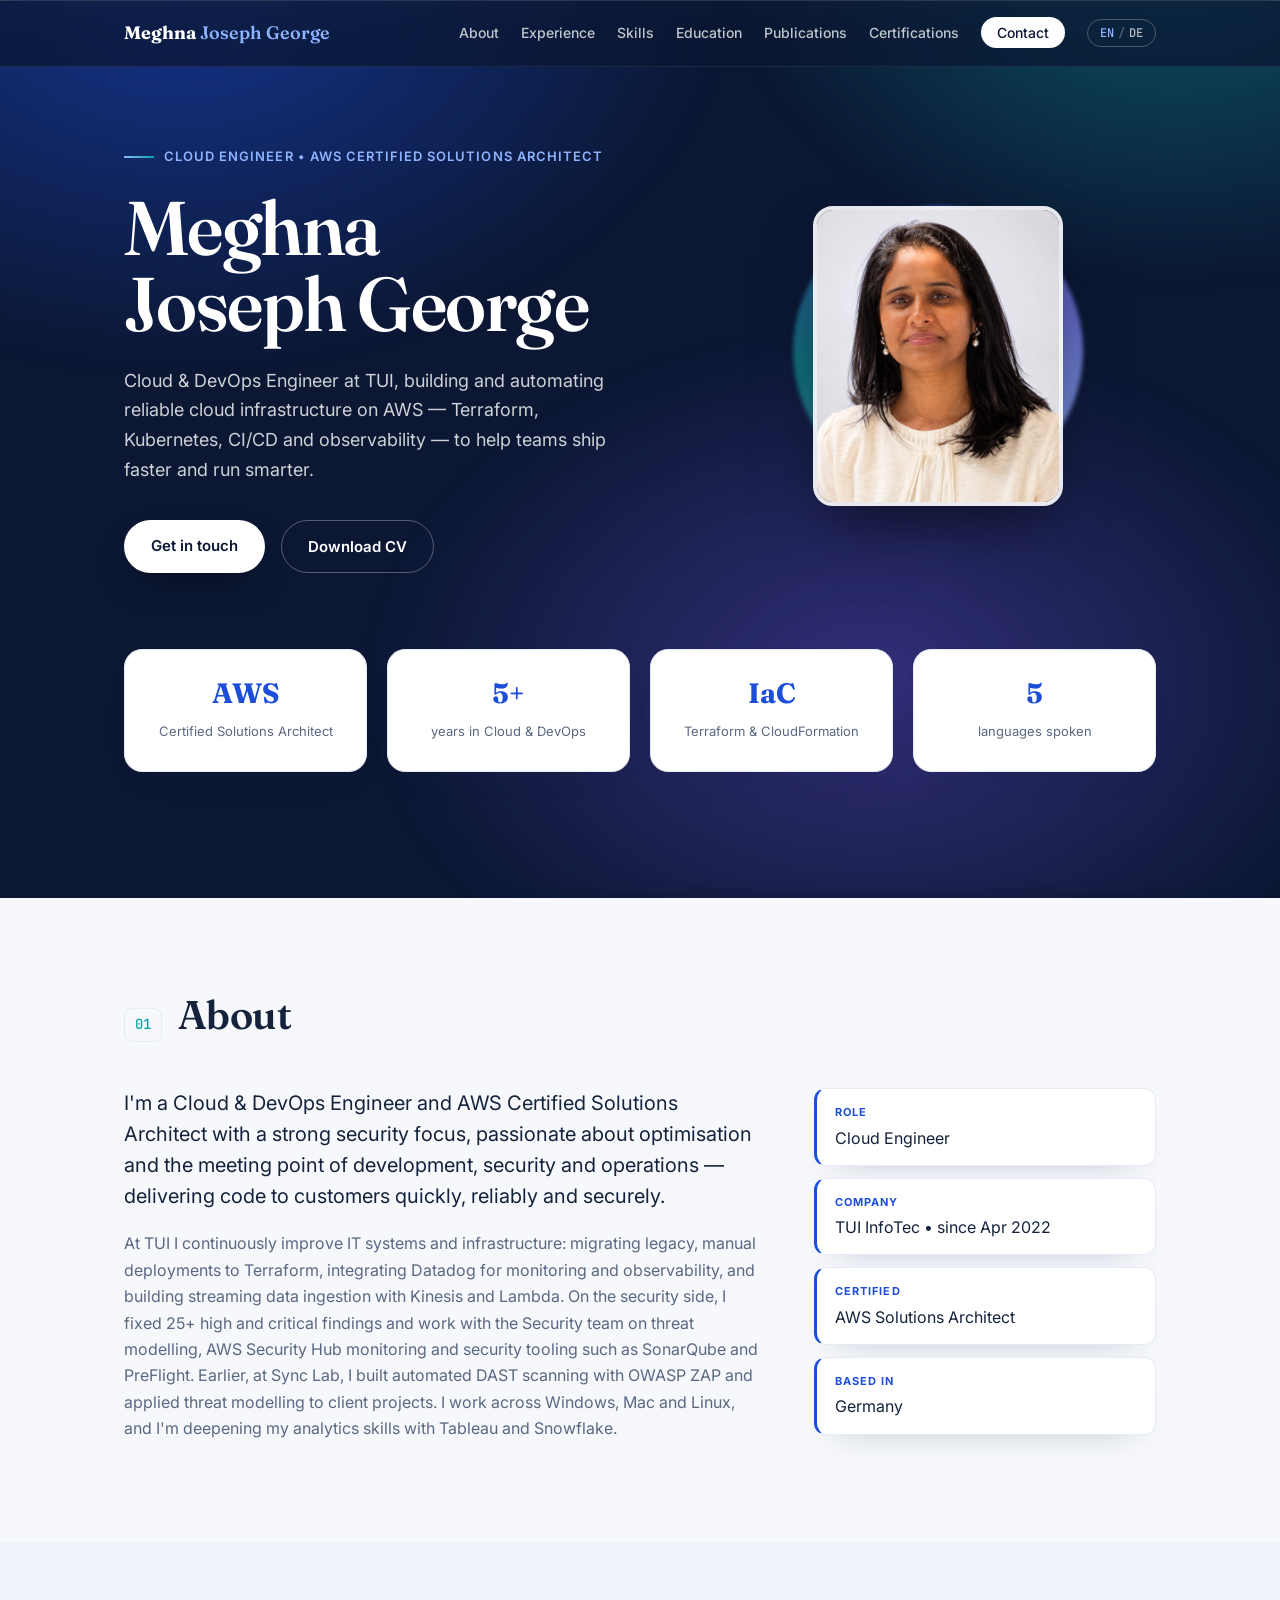
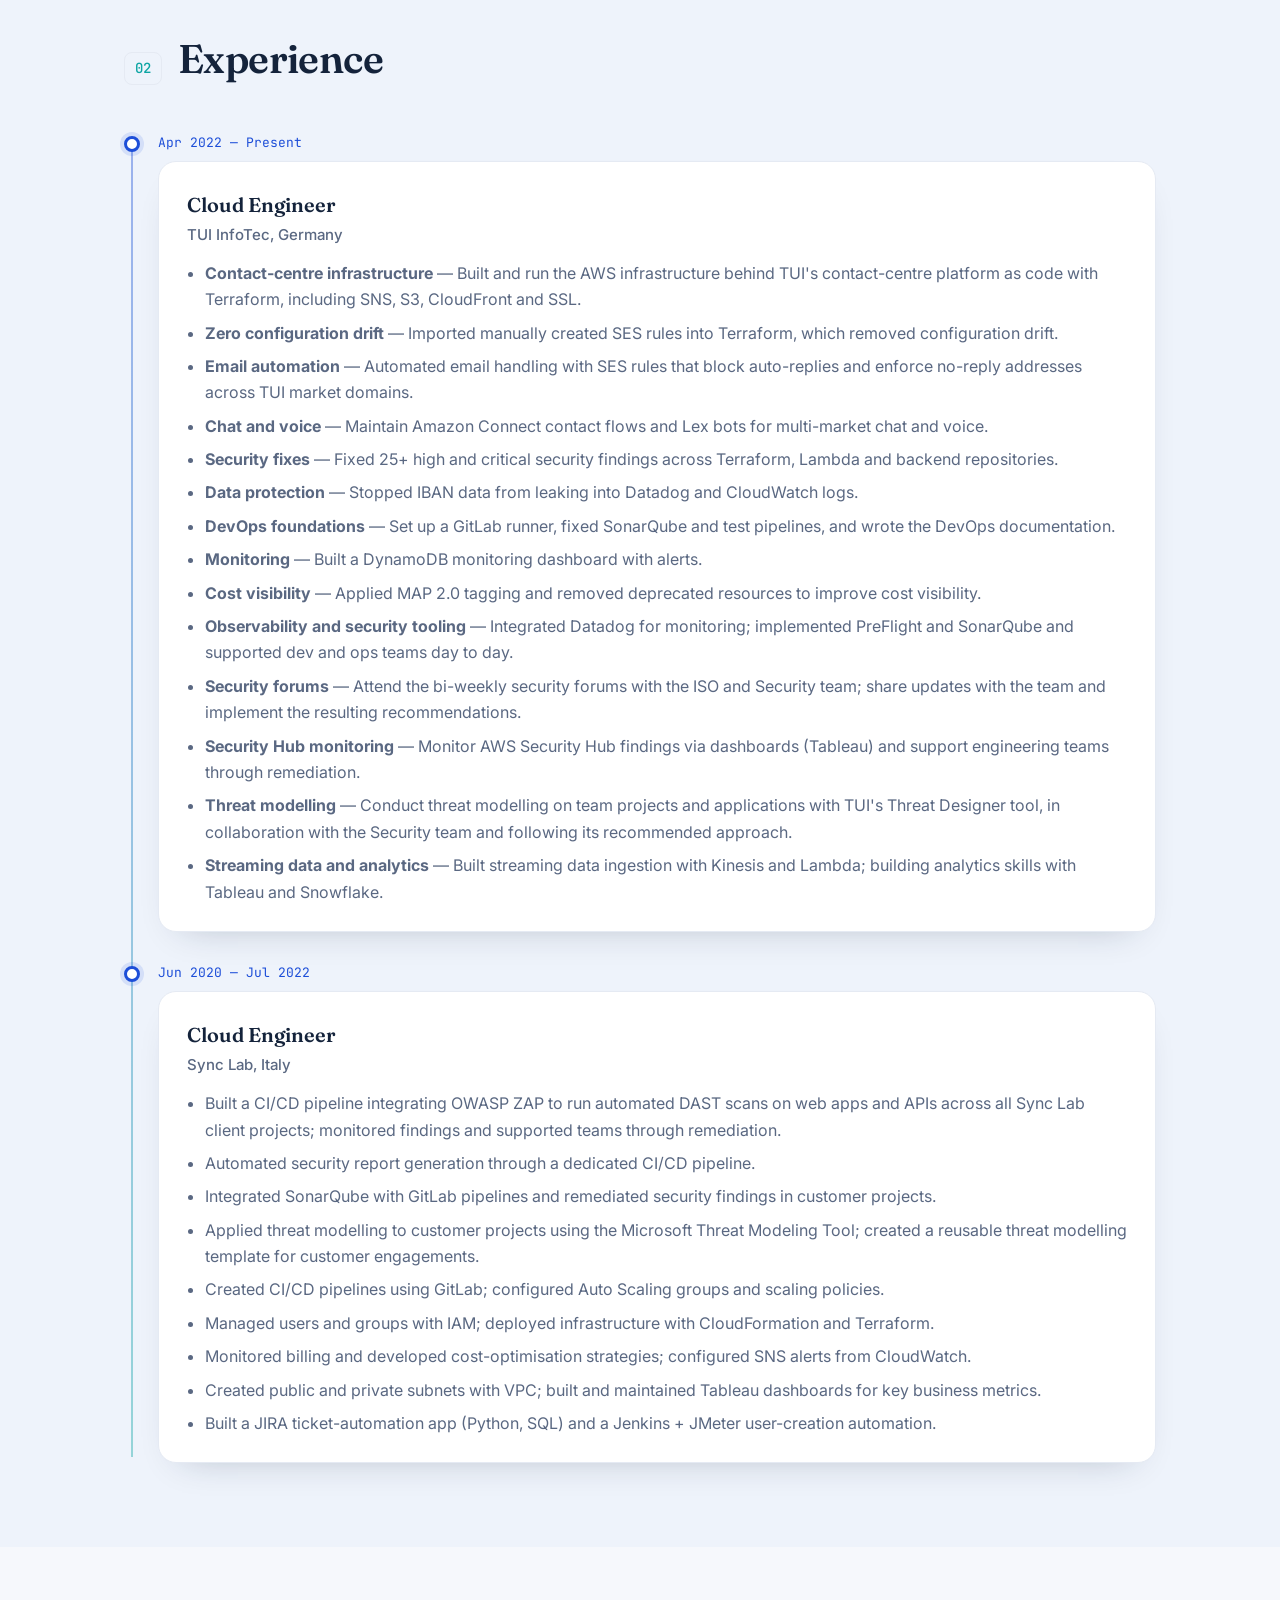
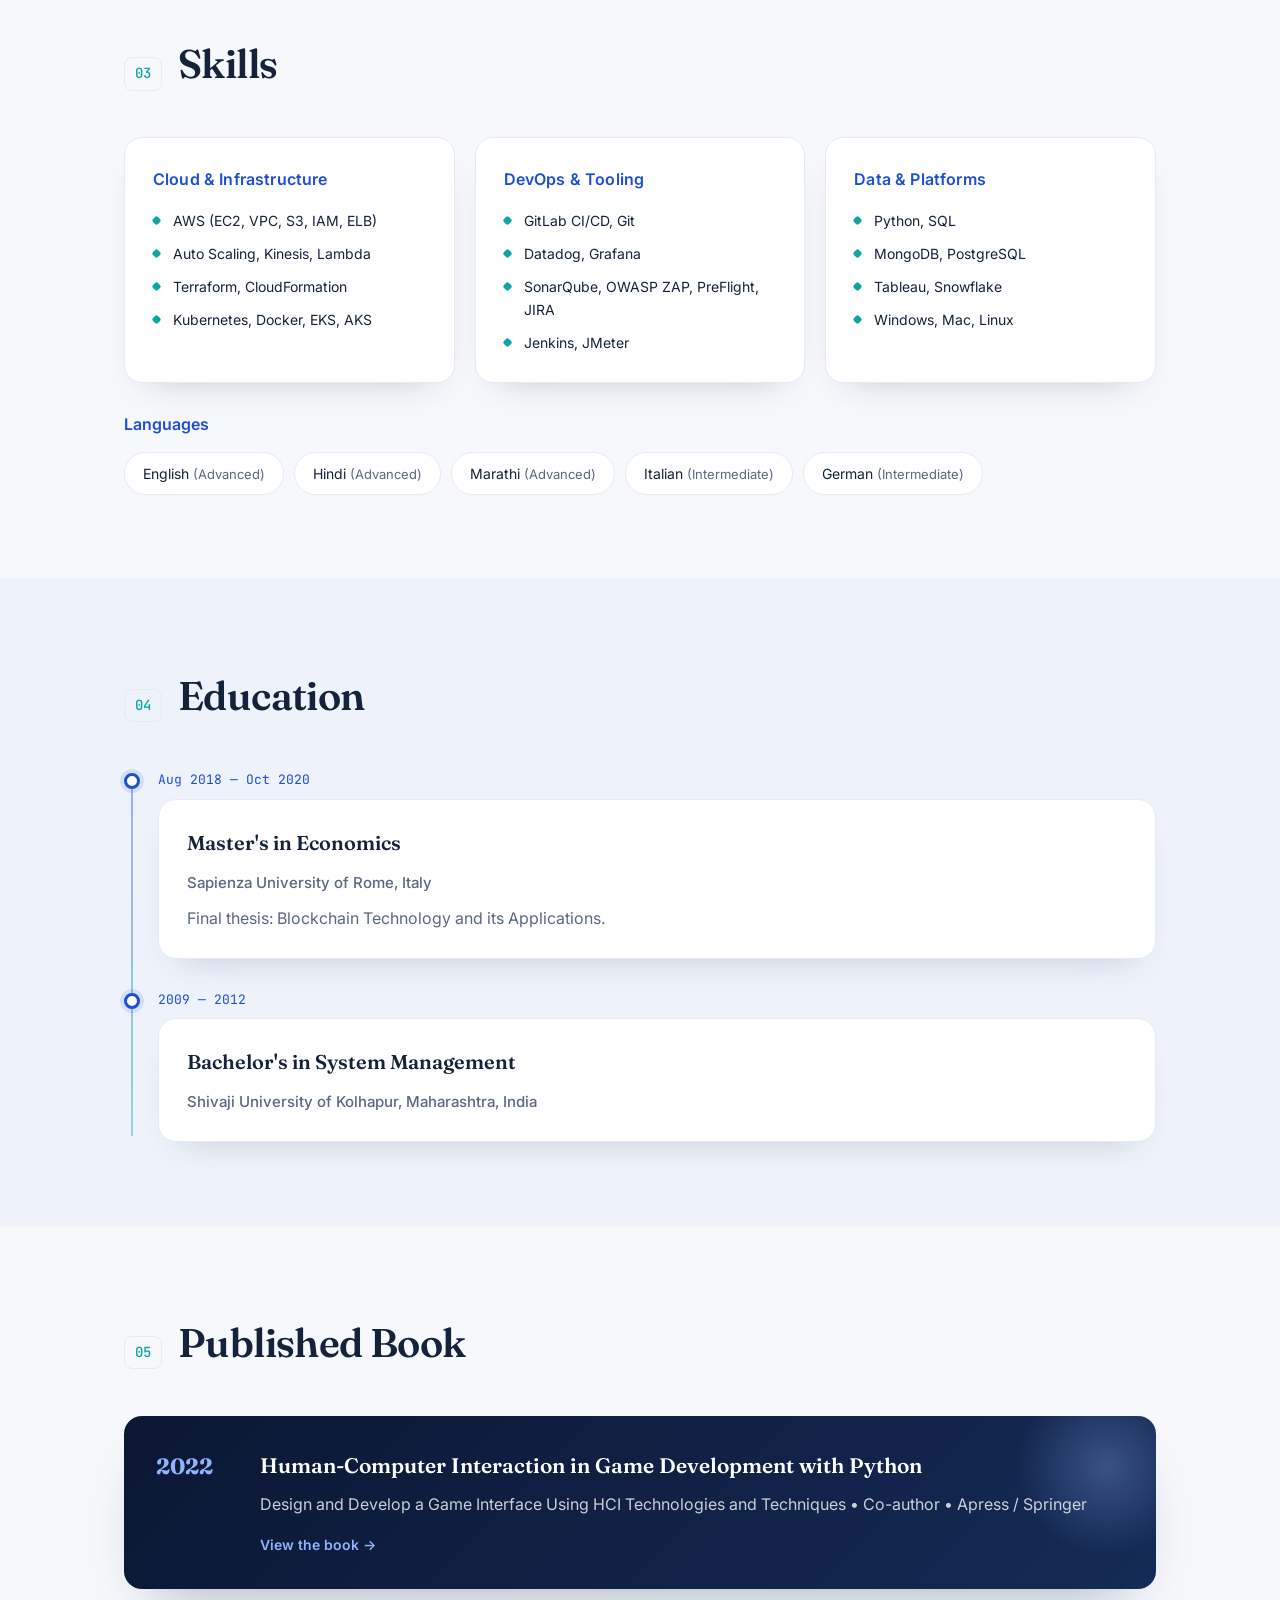
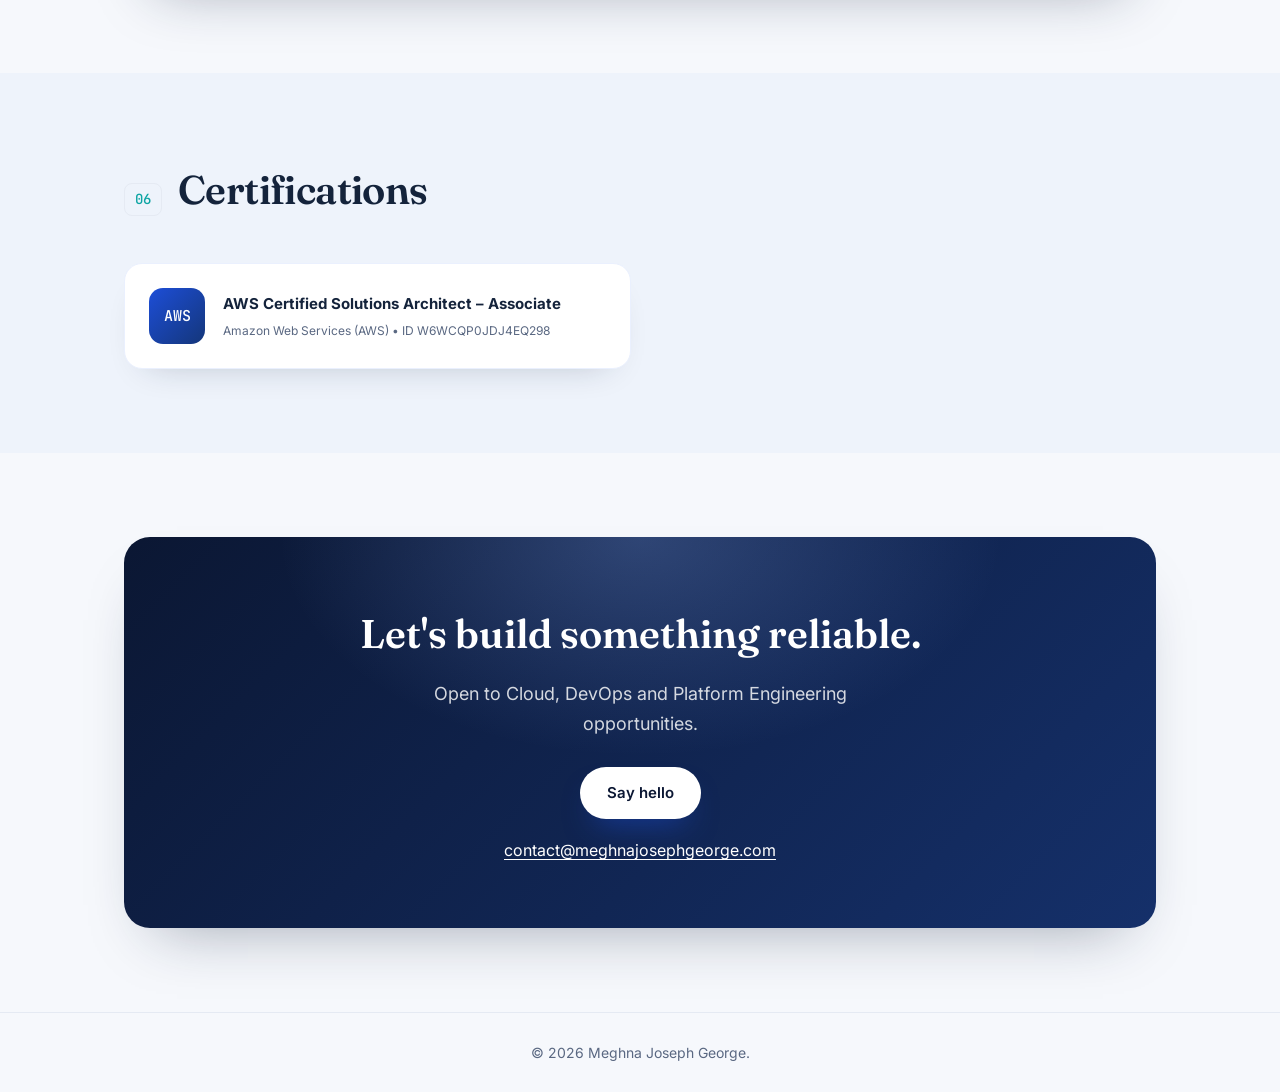
==== index.html @ d49c1af9 "Security-focused About intro and CV profile (EN/DE)" ====
<!DOCTYPE html>
<html lang="en">
<head>
  <meta charset="UTF-8" />
  <meta name="viewport" content="width=device-width, initial-scale=1.0" />
  <meta name="description" content="Meghna Joseph George — Cloud Engineer at TUI, AWS Certified Solutions Architect. Specialising in AWS, Terraform, Kubernetes, CI/CD and cloud observability." data-de-content="Meghna Joseph George — Cloud Engineer bei TUI, AWS Certified Solutions Architect. Spezialisiert auf AWS, Terraform, Kubernetes, CI/CD und Cloud-Observability." />
  <link rel="canonical" href="https://meghnajosephgeorge.com/" />
  <link rel="alternate" hreflang="en" href="https://meghnajosephgeorge.com/" />
  <link rel="alternate" hreflang="de" href="https://meghnajosephgeorge.com/de/" />
  <link rel="alternate" hreflang="x-default" href="https://meghnajosephgeorge.com/" />
  <title>Meghna Joseph George — Cloud Engineer</title>
  <link rel="preconnect" href="https://fonts.googleapis.com" />
  <link rel="preconnect" href="https://fonts.gstatic.com" crossorigin />
  <link href="https://fonts.googleapis.com/css2?family=Fraunces:opsz,wght@9..144,500;9..144,600;9..144,700&family=Inter:wght@400;500;600;700&family=JetBrains+Mono:wght@500&display=swap" rel="stylesheet" />
  <link rel="stylesheet" href="/styles.css" />
</head>
<body>
  <header class="site-header">
    <nav class="nav container">
      <a href="#top" class="brand">Meghna <span>Joseph George</span></a>
      <button class="nav-toggle" aria-label="Toggle navigation" aria-expanded="false">
        <span></span><span></span><span></span>
      </button>
      <ul class="nav-links">
        <li><a href="#about" data-en="About" data-de="Über mich">About</a></li>
        <li><a href="#experience" data-en="Experience" data-de="Berufserfahrung">Experience</a></li>
        <li><a href="#skills" data-en="Skills" data-de="Kenntnisse">Skills</a></li>
        <li><a href="#education" data-en="Education" data-de="Ausbildung">Education</a></li>
        <li><a href="#publications" data-en="Publications" data-de="Publikationen">Publications</a></li>
        <li><a href="#certifications" data-en="Certifications" data-de="Zertifikate">Certifications</a></li>
        <li><a href="#contact" class="nav-cta" data-en="Contact" data-de="Kontakt">Contact</a></li>
        <li><button id="lang-toggle" class="lang-toggle" aria-label="Switch language"><span class="lang-opt" data-lang="en">EN</span><span class="lang-sep">/</span><span class="lang-opt" data-lang="de">DE</span></button></li>
      </ul>
    </nav>
  </header>

  <main id="top">
    <!-- HERO -->
    <section class="hero">
      <div class="hero-aurora" aria-hidden="true"></div>
      <div class="hero-inner container">
        <div class="hero-text">
          <p class="eyebrow" data-en="Cloud Engineer &bull; AWS Certified Solutions Architect" data-de="Cloud Engineer &bull; AWS Certified Solutions Architect">Cloud Engineer &bull; AWS Certified Solutions Architect</p>
          <h1>Meghna<br/>Joseph George</h1>
          <p class="hero-sub"
             data-en="Cloud &amp; DevOps Engineer at TUI, building and automating reliable cloud infrastructure on AWS — Terraform, Kubernetes, CI/CD and observability — to help teams ship faster and run smarter."
             data-de="Cloud- &amp; DevOps-Engineer bei TUI. Ich baue und automatisiere zuverlässige Cloud-Infrastruktur auf AWS — Terraform, Kubernetes, CI/CD und Observability — damit Teams schneller liefern und effizienter arbeiten.">
            Cloud &amp; DevOps Engineer at TUI, building and automating reliable
            cloud infrastructure on AWS — Terraform, Kubernetes, CI/CD and
            observability — to help teams ship faster and run smarter.
          </p>
          <div class="hero-actions">
            <a class="btn btn-primary" href="mailto:contact@meghnajosephgeorge.com" data-en="Get in touch" data-de="Kontakt aufnehmen">Get in touch</a>
            <button class="btn btn-ghost" id="download-cv" data-en="Download CV" data-de="Lebenslauf herunterladen">Download CV</button>
          </div>
        </div>
        <div class="hero-photo">
          <div class="hero-photo-ring"></div>
          <img src="/photo.png" alt="Meghna Joseph George" />
        </div>
      </div>
      <!-- METRICS (overlapping) -->
      <div class="metrics container">
        <div class="metric"><span class="metric-num">AWS</span><span class="metric-label" data-en="Certified Solutions Architect" data-de="Certified Solutions Architect">Certified Solutions Architect</span></div>
        <div class="metric"><span class="metric-num" data-count="5" data-suffix="+">0</span><span class="metric-label" data-en="years in Cloud &amp; DevOps" data-de="Jahre in Cloud &amp; DevOps">years in Cloud &amp; DevOps</span></div>
        <div class="metric"><span class="metric-num">IaC</span><span class="metric-label" data-en="Terraform &amp; CloudFormation" data-de="Terraform &amp; CloudFormation">Terraform &amp; CloudFormation</span></div>
        <div class="metric"><span class="metric-num" data-count="5">0</span><span class="metric-label" data-en="languages spoken" data-de="gesprochene Sprachen">languages spoken</span></div>
      </div>
    </section>

    <!-- ABOUT -->
    <section id="about" class="section">
      <div class="container">
        <div class="section-head"><span class="section-no">01</span><h2 class="section-title" data-en="About" data-de="Über mich">About</h2></div>
        <div class="about-grid">
          <div>
            <p class="lead" data-en="I&#x27;m a Cloud &amp; DevOps Engineer and AWS Certified Solutions Architect with a strong security focus, passionate about optimisation and the meeting point of development, security and operations — delivering code to customers quickly, reliably and securely." data-de="Ich bin Cloud- &amp; DevOps-Engineer und AWS Certified Solutions Architect mit starkem Security-Fokus — mit Leidenschaft für Optimierung und für die Schnittstelle von Entwicklung, Security und Betrieb, um Code schnell, zuverlässig und sicher zu den Kundinnen und Kunden zu bringen.">I'm a Cloud &amp; DevOps Engineer and AWS Certified Solutions Architect with a strong security focus, passionate about optimisation and the meeting point of development, security and operations — delivering code to customers quickly, reliably and securely.</p>
            <p data-en="At TUI I continuously improve IT systems and infrastructure: migrating legacy, manual deployments to Terraform, integrating Datadog for monitoring and observability, and building streaming data ingestion with Kinesis and Lambda. On the security side, I fixed 25+ high and critical findings and work with the Security team on threat modelling, AWS Security Hub monitoring and security tooling such as SonarQube and PreFlight. Earlier, at Sync Lab, I built automated DAST scanning with OWASP ZAP and applied threat modelling to client projects. I work across Windows, Mac and Linux, and I&#x27;m deepening my analytics skills with Tableau and Snowflake." data-de="Bei TUI verbessere ich kontinuierlich IT-Systeme und Infrastruktur: Migration von Legacy- und manuellen Deployments zu Terraform, Integration von Datadog für Monitoring und Observability sowie Aufbau von Streaming-Datenaufnahme mit Kinesis und Lambda. Im Security-Bereich habe ich über 25 hohe und kritische Findings behoben und arbeite mit dem Security-Team an Threat Modelling, AWS-Security-Hub-Monitoring und Security-Tooling wie SonarQube und PreFlight. Zuvor habe ich bei Sync Lab automatisierte DAST-Scans mit OWASP ZAP aufgebaut und Threat Modelling auf Kundenprojekte angewendet. Ich arbeite unter Windows, Mac und Linux und vertiefe meine Analytics-Kenntnisse mit Tableau und Snowflake.">At TUI I continuously improve IT systems and infrastructure: migrating legacy, manual deployments to Terraform, integrating Datadog for monitoring and observability, and building streaming data ingestion with Kinesis and Lambda. On the security side, I fixed 25+ high and critical findings and work with the Security team on threat modelling, AWS Security Hub monitoring and security tooling such as SonarQube and PreFlight. Earlier, at Sync Lab, I built automated DAST scanning with OWASP ZAP and applied threat modelling to client projects. I work across Windows, Mac and Linux, and I'm deepening my analytics skills with Tableau and Snowflake.</p>
          </div>
          <ul class="about-facts">
            <li><strong data-en="Role" data-de="Rolle">Role</strong><span data-en="Cloud Engineer" data-de="Cloud Engineer">Cloud Engineer</span></li>
            <li><strong data-en="Company" data-de="Unternehmen">Company</strong><span data-en="TUI InfoTec &bull; since Apr 2022" data-de="TUI InfoTec &bull; seit Apr. 2022">TUI InfoTec &bull; since Apr 2022</span></li>
            <li><strong data-en="Certified" data-de="Zertifiziert">Certified</strong><span>AWS Solutions Architect</span></li>
            <li><strong data-en="Based in" data-de="Standort">Based in</strong><span data-en="Germany" data-de="Deutschland">Germany</span></li>
          </ul>
        </div>
      </div>
    </section>

    <!-- EXPERIENCE -->
    <section id="experience" class="section section-alt">
      <div class="container">
        <div class="section-head"><span class="section-no">02</span><h2 class="section-title" data-en="Experience" data-de="Berufserfahrung">Experience</h2></div>
        <div class="xp">
          <article class="xp-item">
            <div class="xp-dot"></div>
            <div class="xp-meta" data-en="Apr 2022 — Present" data-de="Apr. 2022 — heute">Apr 2022 — Present</div>
            <div class="xp-body">
              <h3>Cloud Engineer <span class="at" data-en="TUI InfoTec, Germany" data-de="TUI InfoTec, Deutschland">TUI InfoTec, Germany</span></h3>
              <ul>
                <li data-en="&lt;strong&gt;Contact-centre infrastructure&lt;/strong&gt; — Built and run the AWS infrastructure behind TUI&#x27;s contact-centre platform as code with Terraform, including SNS, S3, CloudFront and SSL." data-de="&lt;strong&gt;Contact-Center-Infrastruktur&lt;/strong&gt; — Aufbau und Betrieb der AWS-Infrastruktur der Contact-Center-Plattform von TUI als Code mit Terraform, einschließlich SNS, S3, CloudFront und SSL."><strong>Contact-centre infrastructure</strong> — Built and run the AWS infrastructure behind TUI's contact-centre platform as code with Terraform, including SNS, S3, CloudFront and SSL.</li>
                <li data-en="&lt;strong&gt;Zero configuration drift&lt;/strong&gt; — Imported manually created SES rules into Terraform, which removed configuration drift." data-de="&lt;strong&gt;Keine Konfigurationsdrift&lt;/strong&gt; — Import manuell angelegter SES-Regeln in Terraform, wodurch Konfigurationsdrift beseitigt wurde."><strong>Zero configuration drift</strong> — Imported manually created SES rules into Terraform, which removed configuration drift.</li>
                <li data-en="&lt;strong&gt;Email automation&lt;/strong&gt; — Automated email handling with SES rules that block auto-replies and enforce no-reply addresses across TUI market domains." data-de="&lt;strong&gt;E-Mail-Automatisierung&lt;/strong&gt; — Automatisierung der E-Mail-Verarbeitung mit SES-Regeln, die Auto-Replies blockieren und No-Reply-Adressen über alle TUI-Marktdomains hinweg durchsetzen."><strong>Email automation</strong> — Automated email handling with SES rules that block auto-replies and enforce no-reply addresses across TUI market domains.</li>
                <li data-en="&lt;strong&gt;Chat and voice&lt;/strong&gt; — Maintain Amazon Connect contact flows and Lex bots for multi-market chat and voice." data-de="&lt;strong&gt;Chat und Voice&lt;/strong&gt; — Pflege der Amazon-Connect-Contact-Flows und Lex-Bots für Chat und Voice in mehreren Märkten."><strong>Chat and voice</strong> — Maintain Amazon Connect contact flows and Lex bots for multi-market chat and voice.</li>
                <li data-en="&lt;strong&gt;Security fixes&lt;/strong&gt; — Fixed 25+ high and critical security findings across Terraform, Lambda and backend repositories." data-de="&lt;strong&gt;Security-Fixes&lt;/strong&gt; — Behebung von über 25 hohen und kritischen Security-Findings in Terraform-, Lambda- und Backend-Repositories."><strong>Security fixes</strong> — Fixed 25+ high and critical security findings across Terraform, Lambda and backend repositories.</li>
                <li data-en="&lt;strong&gt;Data protection&lt;/strong&gt; — Stopped IBAN data from leaking into Datadog and CloudWatch logs." data-de="&lt;strong&gt;Datenschutz&lt;/strong&gt; — Verhinderung, dass IBAN-Daten in Datadog- und CloudWatch-Logs gelangen."><strong>Data protection</strong> — Stopped IBAN data from leaking into Datadog and CloudWatch logs.</li>
                <li data-en="&lt;strong&gt;DevOps foundations&lt;/strong&gt; — Set up a GitLab runner, fixed SonarQube and test pipelines, and wrote the DevOps documentation." data-de="&lt;strong&gt;DevOps-Grundlagen&lt;/strong&gt; — Einrichtung eines GitLab-Runners, Reparatur der SonarQube- und Test-Pipelines sowie Erstellung der DevOps-Dokumentation."><strong>DevOps foundations</strong> — Set up a GitLab runner, fixed SonarQube and test pipelines, and wrote the DevOps documentation.</li>
                <li data-en="&lt;strong&gt;Monitoring&lt;/strong&gt; — Built a DynamoDB monitoring dashboard with alerts." data-de="&lt;strong&gt;Monitoring&lt;/strong&gt; — Aufbau eines DynamoDB-Monitoring-Dashboards mit Alarmen."><strong>Monitoring</strong> — Built a DynamoDB monitoring dashboard with alerts.</li>
                <li data-en="&lt;strong&gt;Cost visibility&lt;/strong&gt; — Applied MAP 2.0 tagging and removed deprecated resources to improve cost visibility." data-de="&lt;strong&gt;Kostentransparenz&lt;/strong&gt; — Umsetzung von MAP-2.0-Tagging und Entfernung veralteter Ressourcen für mehr Kostentransparenz."><strong>Cost visibility</strong> — Applied MAP 2.0 tagging and removed deprecated resources to improve cost visibility.</li>
                <li data-en="&lt;strong&gt;Observability and security tooling&lt;/strong&gt; — Integrated Datadog for monitoring; implemented PreFlight and SonarQube and supported dev and ops teams day to day." data-de="&lt;strong&gt;Observability und Security-Tooling&lt;/strong&gt; — Integration von Datadog für Monitoring; Einführung von PreFlight und SonarQube sowie tägliche Unterstützung von Entwicklungs- und Betriebsteams."><strong>Observability and security tooling</strong> — Integrated Datadog for monitoring; implemented PreFlight and SonarQube and supported dev and ops teams day to day.</li>
                <li data-en="&lt;strong&gt;Security forums&lt;/strong&gt; — Attend the bi-weekly security forums with the ISO and Security team; share updates with the team and implement the resulting recommendations." data-de="&lt;strong&gt;Security-Foren&lt;/strong&gt; — Teilnahme an den zweiwöchentlichen Security-Foren mit dem ISO- und Security-Team; Weitergabe der Updates an das Team und Umsetzung der daraus resultierenden Empfehlungen."><strong>Security forums</strong> — Attend the bi-weekly security forums with the ISO and Security team; share updates with the team and implement the resulting recommendations.</li>
                <li data-en="&lt;strong&gt;Security Hub monitoring&lt;/strong&gt; — Monitor AWS Security Hub findings via dashboards (Tableau) and support engineering teams through remediation." data-de="&lt;strong&gt;Security-Hub-Monitoring&lt;/strong&gt; — Monitoring der AWS-Security-Hub-Findings über Dashboards (Tableau) und Unterstützung der Engineering-Teams bei der Behebung."><strong>Security Hub monitoring</strong> — Monitor AWS Security Hub findings via dashboards (Tableau) and support engineering teams through remediation.</li>
                <li data-en="&lt;strong&gt;Threat modelling&lt;/strong&gt; — Conduct threat modelling on team projects and applications with TUI&#x27;s Threat Designer tool, in collaboration with the Security team and following its recommended approach." data-de="&lt;strong&gt;Threat Modelling&lt;/strong&gt; — Durchführung von Threat Modelling für Teamprojekte und Anwendungen mit dem Threat-Designer-Tool von TUI, in Zusammenarbeit mit dem Security-Team und nach dessen empfohlenem Vorgehen."><strong>Threat modelling</strong> — Conduct threat modelling on team projects and applications with TUI's Threat Designer tool, in collaboration with the Security team and following its recommended approach.</li>
                <li data-en="&lt;strong&gt;Streaming data and analytics&lt;/strong&gt; — Built streaming data ingestion with Kinesis and Lambda; building analytics skills with Tableau and Snowflake." data-de="&lt;strong&gt;Streaming-Daten und Analytics&lt;/strong&gt; — Aufbau von Streaming-Datenaufnahme mit Kinesis und Lambda; Ausbau der Analytics-Kenntnisse mit Tableau und Snowflake."><strong>Streaming data and analytics</strong> — Built streaming data ingestion with Kinesis and Lambda; building analytics skills with Tableau and Snowflake.</li>
              </ul>
            </div>
          </article>
          <article class="xp-item">
            <div class="xp-dot"></div>
            <div class="xp-meta" data-en="Jun 2020 — Jul 2022" data-de="Jun. 2020 — Jul. 2022">Jun 2020 — Jul 2022</div>
            <div class="xp-body">
              <h3>Cloud Engineer <span class="at" data-en="Sync Lab, Italy" data-de="Sync Lab, Italien">Sync Lab, Italy</span></h3>
              <ul>
                <li data-en="Built a CI/CD pipeline integrating OWASP ZAP to run automated DAST scans on web apps and APIs across all Sync Lab client projects; monitored findings and supported teams through remediation." data-de="Aufbau einer CI/CD-Pipeline mit OWASP ZAP für automatisierte DAST-Scans von Web-Apps und APIs in allen Kundenprojekten von Sync Lab; Überwachung der Findings und Unterstützung der Teams bei der Behebung.">Built a CI/CD pipeline integrating OWASP ZAP to run automated DAST scans on web apps and APIs across all Sync Lab client projects; monitored findings and supported teams through remediation.</li>
                <li data-en="Automated security report generation through a dedicated CI/CD pipeline." data-de="Automatisierung der Erstellung von Security-Reports über eine eigene CI/CD-Pipeline.">Automated security report generation through a dedicated CI/CD pipeline.</li>
                <li data-en="Integrated SonarQube with GitLab pipelines and remediated security findings in customer projects." data-de="Integration von SonarQube in GitLab-Pipelines und Behebung von Security-Findings in Kundenprojekten.">Integrated SonarQube with GitLab pipelines and remediated security findings in customer projects.</li>
                <li data-en="Applied threat modelling to customer projects using the Microsoft Threat Modeling Tool; created a reusable threat modelling template for customer engagements." data-de="Anwendung von Threat Modelling auf Kundenprojekte mit dem Microsoft Threat Modeling Tool; Erstellung einer wiederverwendbaren Threat-Modelling-Vorlage für Kundenprojekte.">Applied threat modelling to customer projects using the Microsoft Threat Modeling Tool; created a reusable threat modelling template for customer engagements.</li>
                <li data-en="Created CI/CD pipelines using GitLab; configured Auto Scaling groups and scaling policies." data-de="Aufbau von CI/CD-Pipelines mit GitLab; Konfiguration von Auto-Scaling-Gruppen und Skalierungsrichtlinien.">Created CI/CD pipelines using GitLab; configured Auto Scaling groups and scaling policies.</li>
                <li data-en="Managed users and groups with IAM; deployed infrastructure with CloudFormation and Terraform." data-de="Verwaltung von Benutzern und Gruppen mit IAM; Bereitstellung von Infrastruktur mit CloudFormation und Terraform.">Managed users and groups with IAM; deployed infrastructure with CloudFormation and Terraform.</li>
                <li data-en="Monitored billing and developed cost-optimisation strategies; configured SNS alerts from CloudWatch." data-de="Überwachung der Kosten und Entwicklung von Kostenoptimierungsstrategien; Konfiguration von SNS-Benachrichtigungen aus CloudWatch.">Monitored billing and developed cost-optimisation strategies; configured SNS alerts from CloudWatch.</li>
                <li data-en="Created public and private subnets with VPC; built and maintained Tableau dashboards for key business metrics." data-de="Erstellung öffentlicher und privater Subnetze mit VPC; Aufbau und Pflege von Tableau-Dashboards für zentrale Geschäftskennzahlen.">Created public and private subnets with VPC; built and maintained Tableau dashboards for key business metrics.</li>
                <li data-en="Built a JIRA ticket-automation app (Python, SQL) and a Jenkins + JMeter user-creation automation." data-de="Entwicklung einer JIRA-Ticket-Automatisierung (Python, SQL) sowie einer Benutzeranlage-Automatisierung mit Jenkins + JMeter.">Built a JIRA ticket-automation app (Python, SQL) and a Jenkins + JMeter user-creation automation.</li>
              </ul>
            </div>
          </article>
        </div>
      </div>
    </section>

    <!-- SKILLS -->
    <section id="skills" class="section">
      <div class="container">
        <div class="section-head"><span class="section-no">03</span><h2 class="section-title" data-en="Skills" data-de="Kenntnisse">Skills</h2></div>
        <div class="skills-grid">
          <div class="skill-group">
            <h3 data-en="Cloud &amp; Infrastructure" data-de="Cloud &amp; Infrastruktur">Cloud &amp; Infrastructure</h3>
            <ul>
              <li>AWS (EC2, VPC, S3, IAM, ELB)</li>
              <li>Auto Scaling, Kinesis, Lambda</li>
              <li>Terraform, CloudFormation</li>
              <li>Kubernetes, Docker, EKS, AKS</li>
            </ul>
          </div>
          <div class="skill-group">
            <h3 data-en="DevOps &amp; Tooling" data-de="DevOps &amp; Tooling">DevOps &amp; Tooling</h3>
            <ul>
              <li>GitLab CI/CD, Git</li>
              <li>Datadog, Grafana</li>
              <li>SonarQube, OWASP ZAP, PreFlight, JIRA</li>
              <li>Jenkins, JMeter</li>
            </ul>
          </div>
          <div class="skill-group">
            <h3 data-en="Data &amp; Platforms" data-de="Daten &amp; Plattformen">Data &amp; Platforms</h3>
            <ul>
              <li>Python, SQL</li>
              <li>MongoDB, PostgreSQL</li>
              <li>Tableau, Snowflake</li>
              <li data-en="Windows, Mac, Linux" data-de="Windows, Mac, Linux">Windows, Mac, Linux</li>
            </ul>
          </div>
        </div>
        <div class="languages">
          <h3 data-en="Languages" data-de="Sprachen">Languages</h3>
          <div class="lang-chips">
            <span class="lang-chip" data-en="English <em>(Advanced)</em>" data-de="Englisch <em>(fortgeschritten)</em>">English <em>(Advanced)</em></span>
            <span class="lang-chip" data-en="Hindi <em>(Advanced)</em>" data-de="Hindi <em>(fortgeschritten)</em>">Hindi <em>(Advanced)</em></span>
            <span class="lang-chip" data-en="Marathi <em>(Advanced)</em>" data-de="Marathi <em>(fortgeschritten)</em>">Marathi <em>(Advanced)</em></span>
            <span class="lang-chip" data-en="Italian <em>(Intermediate)</em>" data-de="Italienisch <em>(Mittelstufe)</em>">Italian <em>(Intermediate)</em></span>
            <span class="lang-chip" data-en="German <em>(Intermediate)</em>" data-de="Deutsch <em>(Mittelstufe)</em>">German <em>(Intermediate)</em></span>
          </div>
        </div>
      </div>
    </section>

    <!-- EDUCATION -->
    <section id="education" class="section section-alt">
      <div class="container">
        <div class="section-head"><span class="section-no">04</span><h2 class="section-title" data-en="Education" data-de="Ausbildung">Education</h2></div>
        <div class="xp">
          <article class="xp-item">
            <div class="xp-dot"></div>
            <div class="xp-meta" data-en="Aug 2018 — Oct 2020" data-de="Aug. 2018 — Okt. 2020">Aug 2018 — Oct 2020</div>
            <div class="xp-body">
              <h3 data-en="Master's in Economics" data-de="Master in Economics">Master's in Economics</h3><span class="at" data-en="Sapienza University of Rome, Italy" data-de="Universität La Sapienza, Rom, Italien">Sapienza University of Rome, Italy</span>
              <p data-en="Final thesis: Blockchain Technology and its Applications." data-de="Masterarbeit: „Blockchain Technology and its Applications“.">Final thesis: Blockchain Technology and its Applications.</p>
            </div>
          </article>
          <article class="xp-item">
            <div class="xp-dot"></div>
            <div class="xp-meta">2009 — 2012</div>
            <div class="xp-body">
              <h3 data-en="Bachelor's in System Management" data-de="Bachelor in System Management">Bachelor's in System Management</h3><span class="at" data-en="Shivaji University of Kolhapur, Maharashtra, India" data-de="Shivaji University of Kolhapur, Maharashtra, Indien">Shivaji University of Kolhapur, Maharashtra, India</span>
            </div>
          </article>
        </div>
      </div>
    </section>

    <!-- PUBLICATIONS -->
    <section id="publications" class="section">
      <div class="container">
        <div class="section-head"><span class="section-no">05</span><h2 class="section-title" data-en="Published Book" data-de="Veröffentlichtes Buch">Published Book</h2></div>
        <article class="pub-card">
          <div class="pub-year">2022</div>
          <div class="pub-body">
            <h3>Human-Computer Interaction in Game Development with Python</h3>
            <p data-en="Design and Develop a Game Interface Using HCI Technologies and Techniques &bull; Co-author &bull; Apress / Springer"
               data-de="Design and Develop a Game Interface Using HCI Technologies and Techniques &bull; Co-Autorin &bull; Apress / Springer">Design and Develop a Game Interface Using HCI Technologies and Techniques &bull; Co-author &bull; Apress / Springer</p>
            <a class="pub-link" href="https://www.springerprofessional.de/en/human-computer-interaction-in-game-development-with-python/22166042" target="_blank" rel="noopener" data-en="View the book &rarr;" data-de="Buch ansehen &rarr;">View the book &rarr;</a>
          </div>
        </article>
      </div>
    </section>

    <!-- CERTIFICATIONS -->
    <section id="certifications" class="section section-alt">
      <div class="container">
        <div class="section-head"><span class="section-no">06</span><h2 class="section-title" data-en="Certifications" data-de="Zertifikate">Certifications</h2></div>
        <div class="cert-grid">
          <div class="cert cert-key">
            <span class="cert-badge">AWS</span>
            <div>
              <strong>AWS Certified Solutions Architect – Associate</strong>
              <span class="cert-issuer">Amazon Web Services (AWS) &bull; ID W6WCQP0JDJ4EQ298</span>
            </div>
          </div>
        </div>
      </div>
    </section>

    <!-- CONTACT -->
    <section id="contact" class="section contact">
      <div class="container">
        <div class="contact-card">
          <h2 data-en="Let's build something reliable." data-de="Lassen Sie uns etwas Zuverlässiges bauen.">Let's build something reliable.</h2>
          <p class="contact-lead" data-en="Open to Cloud, DevOps and Platform Engineering opportunities."
             data-de="Offen für Positionen in Cloud, DevOps und Platform Engineering.">
            Open to Cloud, DevOps and Platform Engineering opportunities.
          </p>
          <a class="btn btn-primary" href="mailto:contact@meghnajosephgeorge.com" data-en="Say hello" data-de="Hallo sagen">Say hello</a>
          <p class="contact-email"><a href="mailto:contact@meghnajosephgeorge.com">contact@meghnajosephgeorge.com</a></p>
        </div>
      </div>
    </section>
  </main>

  <footer class="site-footer">
    <div class="container">
      <p><span data-en="&copy; " data-de="&copy; ">&copy; </span><span id="year"></span><span data-en=" Meghna Joseph George." data-de=" Meghna Joseph George."> Meghna Joseph George.</span></p>
    </div>
  </footer>

  <!-- CV DOWNLOAD MODAL -->
  <div class="cv-modal" id="cv-modal" aria-hidden="true">
    <div class="cv-modal-box" role="dialog" aria-modal="true">
      <button class="cv-modal-close" id="cv-modal-close" aria-label="Close">&times;</button>
      <h3 data-en="Download CV" data-de="Lebenslauf herunterladen">Download CV</h3>
      <p data-en="Choose a language. The CV opens ready to save as PDF." data-de="Sprache wählen. Der Lebenslauf öffnet sich bereit zum Speichern als PDF.">Choose a language. The CV opens ready to save as PDF.</p>
      <div class="cv-modal-actions">
        <a class="btn btn-primary" href="/cv.html" target="_blank" rel="noopener" hreflang="en" lang="en">English</a>
        <a class="btn btn-primary" href="/de/cv.html" target="_blank" rel="noopener" hreflang="de" lang="de">Deutsch</a>
      </div>
    </div>
  </div>

  <script src="/script.js"></script>
</body>
</html>
---- styles.css ----
:root {
  --bg: #f6f8fc;
  --alt: #eef3fb;
  --surface: #ffffff;
  --ink: #14233b;
  --muted: #5a6882;
  --accent: #1d4ed8;
  --accent-deep: #14367a;
  --accent-soft: #eaf0fe;
  --accent-2: #0ea5a4;
  --dark: #0b1733;
  --line: #e5eaf3;
  --radius: 18px;
  --max: 1080px;
  --shadow: 0 30px 60px -32px rgba(20, 35, 59, 0.4);
  --shadow-sm: 0 16px 36px -24px rgba(20, 35, 59, 0.3);
}

* { box-sizing: border-box; }
html { scroll-behavior: smooth; }

body {
  margin: 0;
  font-family: "Inter", system-ui, -apple-system, sans-serif;
  background: var(--bg);
  color: var(--ink);
  line-height: 1.65;
  -webkit-font-smoothing: antialiased;
}

a { color: inherit; text-decoration: none; }
.container { width: 100%; max-width: var(--max); margin: 0 auto; padding: 0 24px; }
h1, h2, h3, .brand { font-family: "Fraunces", Georgia, serif; }

.reveal { opacity: 0; transform: translateY(22px); transition: opacity 0.75s ease, transform 0.75s ease; }
.reveal.in { opacity: 1; transform: none; }

/* HEADER */
.site-header {
  position: sticky; top: 0; z-index: 50;
  background: rgba(11, 23, 51, 0.72);
  backdrop-filter: blur(12px);
  border-bottom: 1px solid rgba(255,255,255,0.08);
}
.nav { display: flex; align-items: center; justify-content: space-between; height: 66px; }
.brand { font-weight: 700; font-size: 18px; color: #fff; }
.brand span { color: #8fb4ff; font-weight: 600; }
.nav-links { display: flex; align-items: center; gap: 22px; list-style: none; margin: 0; padding: 0; font-size: 14px; font-weight: 500; }
.nav-links a { color: rgba(255,255,255,0.75); transition: color 0.2s; }
.nav-links a:hover { color: #fff; }
.nav-cta { color: #0b1733 !important; background: #fff; padding: 7px 16px; border-radius: 999px; }
.nav-cta:hover { background: #8fb4ff; }
.nav-toggle { display: none; flex-direction: column; gap: 5px; background: none; border: 0; cursor: pointer; padding: 8px; }
.nav-toggle span { width: 22px; height: 2px; background: #fff; border-radius: 2px; }

.lang-toggle {
  display: inline-flex; align-items: center; gap: 4px;
  background: none; border: 1px solid rgba(255,255,255,0.25); border-radius: 999px;
  padding: 5px 12px; cursor: pointer; font-family: "JetBrains Mono", monospace; font-size: 12px; font-weight: 500; color: rgba(255,255,255,0.7);
}
.lang-toggle:hover { border-color: #8fb4ff; }
.lang-opt { transition: color 0.15s; }
.lang-opt.active { color: #8fb4ff; }
.lang-sep { color: rgba(255,255,255,0.3); }

/* HERO */
.hero { position: relative; background: var(--dark); color: #fff; overflow: hidden; padding-bottom: 70px; margin-top: -66px; padding-top: 66px; }
.hero-aurora {
  position: absolute; inset: -20% -10% auto -10%; height: 120%;
  background:
    radial-gradient(60% 60% at 20% 15%, rgba(29,78,216,0.55) 0%, rgba(29,78,216,0) 60%),
    radial-gradient(50% 55% at 85% 10%, rgba(14,165,164,0.45) 0%, rgba(14,165,164,0) 60%),
    radial-gradient(55% 55% at 65% 80%, rgba(124,92,255,0.35) 0%, rgba(124,92,255,0) 60%);
  filter: blur(10px); animation: drift 16s ease-in-out infinite alternate;
}
@keyframes drift { from { transform: translate3d(0,0,0) scale(1); } to { transform: translate3d(0,-3%,0) scale(1.06); } }
.hero-inner { position: relative; z-index: 1; display: grid; grid-template-columns: 1.1fr 0.9fr; gap: 64px; align-items: center; padding-top: 72px; padding-bottom: 20px; }
.eyebrow { display: inline-flex; align-items: center; gap: 10px; color: #8fb4ff; font-weight: 600; font-size: 13px; letter-spacing: 0.08em; text-transform: uppercase; margin: 0 0 22px; }
.eyebrow::before { content: ""; width: 30px; height: 2px; background: linear-gradient(90deg, #8fb4ff, var(--accent-2)); }
.hero h1 { font-size: clamp(44px, 7vw, 76px); line-height: 1.0; margin: 0 0 24px; font-weight: 600; letter-spacing: -0.02em; }
.hero-sub { color: rgba(255,255,255,0.8); font-size: 18px; max-width: 46ch; margin: 0 0 36px; }
.hero-actions { display: flex; gap: 16px; flex-wrap: wrap; }

.btn { display: inline-block; padding: 13px 26px; border-radius: 999px; font-weight: 600; font-size: 15px; font-family: "Inter", sans-serif; transition: transform 0.18s ease, box-shadow 0.25s ease; cursor: pointer; border: 1px solid transparent; }
.btn:hover { transform: translateY(-2px); }
.btn-primary { background: #fff; color: var(--dark); box-shadow: 0 16px 34px -14px rgba(0,0,0,0.5); }
.btn-primary:hover { box-shadow: 0 22px 44px -14px rgba(0,0,0,0.55); }
.btn-ghost { border: 1px solid rgba(255,255,255,0.3); color: #fff; background: transparent; }
button.btn-ghost { color: #fff; }
.btn-ghost:hover { border-color: #fff; background: rgba(255,255,255,0.08); }

/* section-alt buttons / contact buttons keep dark style via context */
.section .btn-primary { background: linear-gradient(135deg, var(--accent), var(--accent-deep)); color: #fff; box-shadow: 0 16px 30px -14px rgba(29,78,216,0.6); }

.hero-photo { position: relative; display: flex; justify-content: center; }
.hero-photo-ring { position: absolute; width: 290px; height: 290px; border-radius: 50%; background: conic-gradient(from 140deg, rgba(143,180,255,0.8), rgba(14,165,164,0.6), rgba(124,92,255,0.6), rgba(143,180,255,0.8)); filter: blur(2px); animation: spin 18s linear infinite; }
@keyframes spin { to { transform: rotate(360deg); } }
.hero-photo img { position: relative; z-index: 1; width: 250px; height: 300px; object-fit: cover; object-position: top; border-radius: 20px; border: 4px solid rgba(255,255,255,0.9); box-shadow: 0 30px 60px -20px rgba(0,0,0,0.6); }

/* METRICS — own calm band below hero */
.metrics { position: relative; z-index: 2; display: grid; grid-template-columns: repeat(4, 1fr); gap: 20px; margin: 56px auto; padding: 0 24px; }
.metric { background: var(--surface); border: 1px solid var(--line); border-radius: var(--radius); padding: 28px 20px; text-align: center; box-shadow: var(--shadow-sm); transition: transform 0.2s ease, box-shadow 0.25s ease; }
.metric:hover { transform: translateY(-4px); box-shadow: var(--shadow); }
.metric-num { display: block; font-family: "Fraunces", serif; font-size: 28px; font-weight: 700; color: var(--accent); line-height: 1.1; margin-bottom: 8px; }
.metric-label { color: var(--muted); font-size: 13px; }

/* SECTIONS */
.section { padding: 84px 24px; }
.section-alt { background: var(--alt); }
.section-head { display: flex; align-items: baseline; gap: 16px; margin-bottom: 40px; }
.section-no { font-family: "JetBrains Mono", monospace; font-size: 14px; font-weight: 500; color: var(--accent-2); border: 1px solid var(--line); border-radius: 8px; padding: 4px 10px; }
.section-title { font-size: clamp(28px, 4vw, 40px); font-weight: 600; margin: 0; letter-spacing: -0.015em; }

/* ABOUT */
.about-grid { display: grid; grid-template-columns: 1.5fr 0.8fr; gap: 48px; align-items: start; }
.about-grid .lead { font-size: 20px; color: var(--ink); margin: 0 0 18px; line-height: 1.55; }
.about-grid p { color: var(--muted); margin: 0 0 16px; }
.about-facts { list-style: none; margin: 0; padding: 0; display: grid; gap: 12px; }
.about-facts li { display: flex; flex-direction: column; background: var(--surface); border: 1px solid var(--line); border-left: 3px solid var(--accent); border-radius: 12px; padding: 14px 18px; box-shadow: var(--shadow-sm); }
.about-facts strong { font-size: 11px; color: var(--accent); text-transform: uppercase; letter-spacing: 0.1em; margin-bottom: 3px; }

/* EXPERIENCE / EDUCATION timeline with spine */
.xp { position: relative; display: grid; gap: 30px; padding-left: 34px; }
.xp::before { content: ""; position: absolute; left: 7px; top: 6px; bottom: 6px; width: 2px; background: linear-gradient(180deg, var(--accent), var(--accent-2)); opacity: 0.4; }
.xp-item { position: relative; }
.xp-dot { position: absolute; left: -34px; top: 4px; width: 16px; height: 16px; border-radius: 50%; background: var(--surface); border: 3px solid var(--accent); box-shadow: 0 0 0 4px rgba(29,78,216,0.12); }
.xp-meta { font-family: "JetBrains Mono", monospace; font-size: 13px; color: var(--accent); margin-bottom: 8px; }
.xp-body { background: var(--surface); border: 1px solid var(--line); border-radius: var(--radius); padding: 26px 28px; box-shadow: var(--shadow-sm); transition: transform 0.2s ease, box-shadow 0.25s ease; }
.xp-body:hover { transform: translateY(-3px); box-shadow: var(--shadow); }
.xp-body h3 { margin: 0 0 12px; font-size: 20px; font-weight: 600; }
.xp-body .at { display: block; color: var(--muted); font-weight: 500; font-family: "Inter", sans-serif; font-size: 15px; margin-top: 2px; }
.xp-body p { color: var(--muted); margin: 10px 0 0; }
.xp-body ul { margin: 0; padding-left: 18px; display: grid; gap: 7px; }
.xp-body li { color: var(--muted); }

/* SKILLS */
.skills-grid { display: grid; grid-template-columns: repeat(3, 1fr); gap: 20px; }
.skill-group { background: var(--surface); border: 1px solid var(--line); border-radius: var(--radius); padding: 28px; box-shadow: var(--shadow-sm); transition: transform 0.2s ease, box-shadow 0.25s ease; }
.skill-group:hover { transform: translateY(-4px); box-shadow: var(--shadow); }
.skill-group h3 { margin: 0 0 16px; font-size: 16px; color: var(--accent); font-weight: 600; font-family: "Inter", sans-serif; letter-spacing: 0.01em; }
.skill-group ul { list-style: none; margin: 0; padding: 0; display: grid; gap: 10px; }
.skill-group li { color: var(--ink); font-size: 14px; padding-left: 20px; position: relative; }
.skill-group li::before { content: ""; position: absolute; left: 0; top: 8px; width: 7px; height: 7px; border-radius: 2px; background: var(--accent-2); transform: rotate(45deg); }

.languages { margin-top: 28px; }
.languages h3 { margin: 0 0 14px; font-size: 16px; color: var(--accent); font-weight: 600; font-family: "Inter", sans-serif; }
.lang-chips { display: flex; flex-wrap: wrap; gap: 10px; }
.lang-chip { background: var(--surface); border: 1px solid var(--line); border-radius: 999px; padding: 9px 18px; font-size: 14px; color: var(--ink); box-shadow: var(--shadow-sm); }
.lang-chip em { color: var(--muted); font-style: normal; font-size: 13px; }

/* PUBLICATIONS */
.pub-card { position: relative; display: grid; grid-template-columns: 80px 1fr; gap: 24px; background: linear-gradient(135deg, var(--dark), #152a56); color: #fff; border-radius: var(--radius); padding: 32px; box-shadow: var(--shadow); overflow: hidden; }
.pub-card::after { content: ""; position: absolute; right: -40px; top: -40px; width: 180px; height: 180px; border-radius: 50%; background: radial-gradient(circle, rgba(143,180,255,0.3), transparent 70%); }
.pub-card .pub-year { position: relative; z-index: 1; font-family: "Fraunces", serif; font-weight: 700; font-size: 22px; color: #8fb4ff; }
.pub-body { position: relative; z-index: 1; }
.pub-body h3 { margin: 0 0 8px; font-size: 21px; font-weight: 600; }
.pub-body p { color: rgba(255,255,255,0.78); margin: 0 0 14px; }
.pub-link { color: #8fb4ff; font-weight: 600; font-size: 14px; }
.pub-link:hover { color: #fff; }

/* CERTIFICATIONS */
.cert-grid { display: grid; grid-template-columns: repeat(2, 1fr); gap: 18px; }
.cert { background: var(--surface); border: 1px solid var(--line); border-radius: var(--radius); padding: 24px; box-shadow: var(--shadow-sm); }
.cert-key { display: flex; align-items: center; gap: 18px; border: 1px solid var(--accent-soft); }
.cert-badge { flex: none; width: 56px; height: 56px; border-radius: 14px; background: linear-gradient(135deg, var(--accent), var(--accent-deep)); color: #fff; font-family: "JetBrains Mono", monospace; font-weight: 500; font-size: 15px; display: flex; align-items: center; justify-content: center; }
.cert-key strong { display: block; font-size: 15px; }
.cert-issuer { display: block; margin-top: 4px; font-size: 12px; color: var(--muted); }

/* CONTACT */
.contact-card { background: linear-gradient(135deg, var(--dark), #15306a); color: #fff; border-radius: 26px; padding: 64px 40px; text-align: center; box-shadow: var(--shadow); position: relative; overflow: hidden; }
.contact-card::before { content: ""; position: absolute; inset: 0; background: radial-gradient(50% 80% at 50% 0%, rgba(143,180,255,0.25), transparent 70%); }
.contact-card > * { position: relative; z-index: 1; }
.contact-card h2 { font-size: clamp(28px, 4vw, 40px); margin: 0 0 12px; font-weight: 600; }
.contact-lead { color: rgba(255,255,255,0.82); max-width: 48ch; margin: 0 auto 28px; font-size: 18px; }
.contact-card .btn-primary { background: #fff; color: var(--dark); }

/* FOOTER */
.site-footer { border-top: 1px solid var(--line); padding: 28px 0; }
.site-footer p { color: var(--muted); font-size: 14px; text-align: center; margin: 0; }

/* CV MODAL */
.cv-modal { position: fixed; inset: 0; z-index: 100; display: none; align-items: center; justify-content: center; background: rgba(11, 23, 51, 0.6); backdrop-filter: blur(5px); padding: 24px; }
.cv-modal.open { display: flex; }
.cv-modal-box { position: relative; background: var(--surface); border-radius: var(--radius); padding: 36px 40px; max-width: 430px; width: 100%; text-align: center; box-shadow: var(--shadow); }
.cv-modal-box h3 { margin: 0 0 8px; font-size: 22px; font-weight: 600; }
.cv-modal-box p { color: var(--muted); margin: 0 0 22px; font-size: 15px; }
.cv-modal-actions { display: flex; gap: 14px; justify-content: center; }
.cv-modal-actions .btn-primary { background: linear-gradient(135deg, var(--accent), var(--accent-deep)); color: #fff; }
.cv-modal-close { position: absolute; top: 12px; right: 16px; background: none; border: 0; color: var(--muted); font-size: 26px; line-height: 1; cursor: pointer; }
.cv-modal-close:hover { color: var(--ink); }

/* RESPONSIVE */
@media (max-width: 860px) {
  .nav-toggle { display: flex; }
  .nav-links { position: absolute; top: 66px; left: 0; right: 0; flex-direction: column; gap: 0; align-items: stretch; background: var(--dark); border-bottom: 1px solid rgba(255,255,255,0.1); max-height: 0; overflow: hidden; transition: max-height 0.3s; }
  .nav-links.open { max-height: 480px; }
  .nav-links li { width: 100%; }
  .nav-links a { display: block; padding: 14px 24px; }
  .nav-links .lang-toggle { margin: 12px 24px; }
  .hero-inner { grid-template-columns: 1fr; padding-top: 48px; gap: 36px; }
  .hero-photo { order: -1; }
  .hero-photo-ring { width: 230px; height: 230px; }
  .hero-photo img { width: 210px; height: 250px; }
  .hero { padding-bottom: 50px; }
  .metrics { grid-template-columns: 1fr 1fr; gap: 14px; margin: 36px auto; }
  .about-grid, .skills-grid, .cert-grid { grid-template-columns: 1fr; }
}

/* Contact lines */
.hero-links { display: flex; gap: 20px; margin-top: 18px; font-size: 15px; font-weight: 500; }
.hero-links a { color: inherit; opacity: 0.8; border-bottom: 1px solid transparent; }
.hero-links a:hover { opacity: 1; border-color: currentColor; }
.contact-email { margin: 18px 0 0; font-size: 16px; }
.contact-email a { color: #fff; text-decoration: underline; text-underline-offset: 3px; }
.contact-card .contact-email a:hover { opacity: 0.85; }
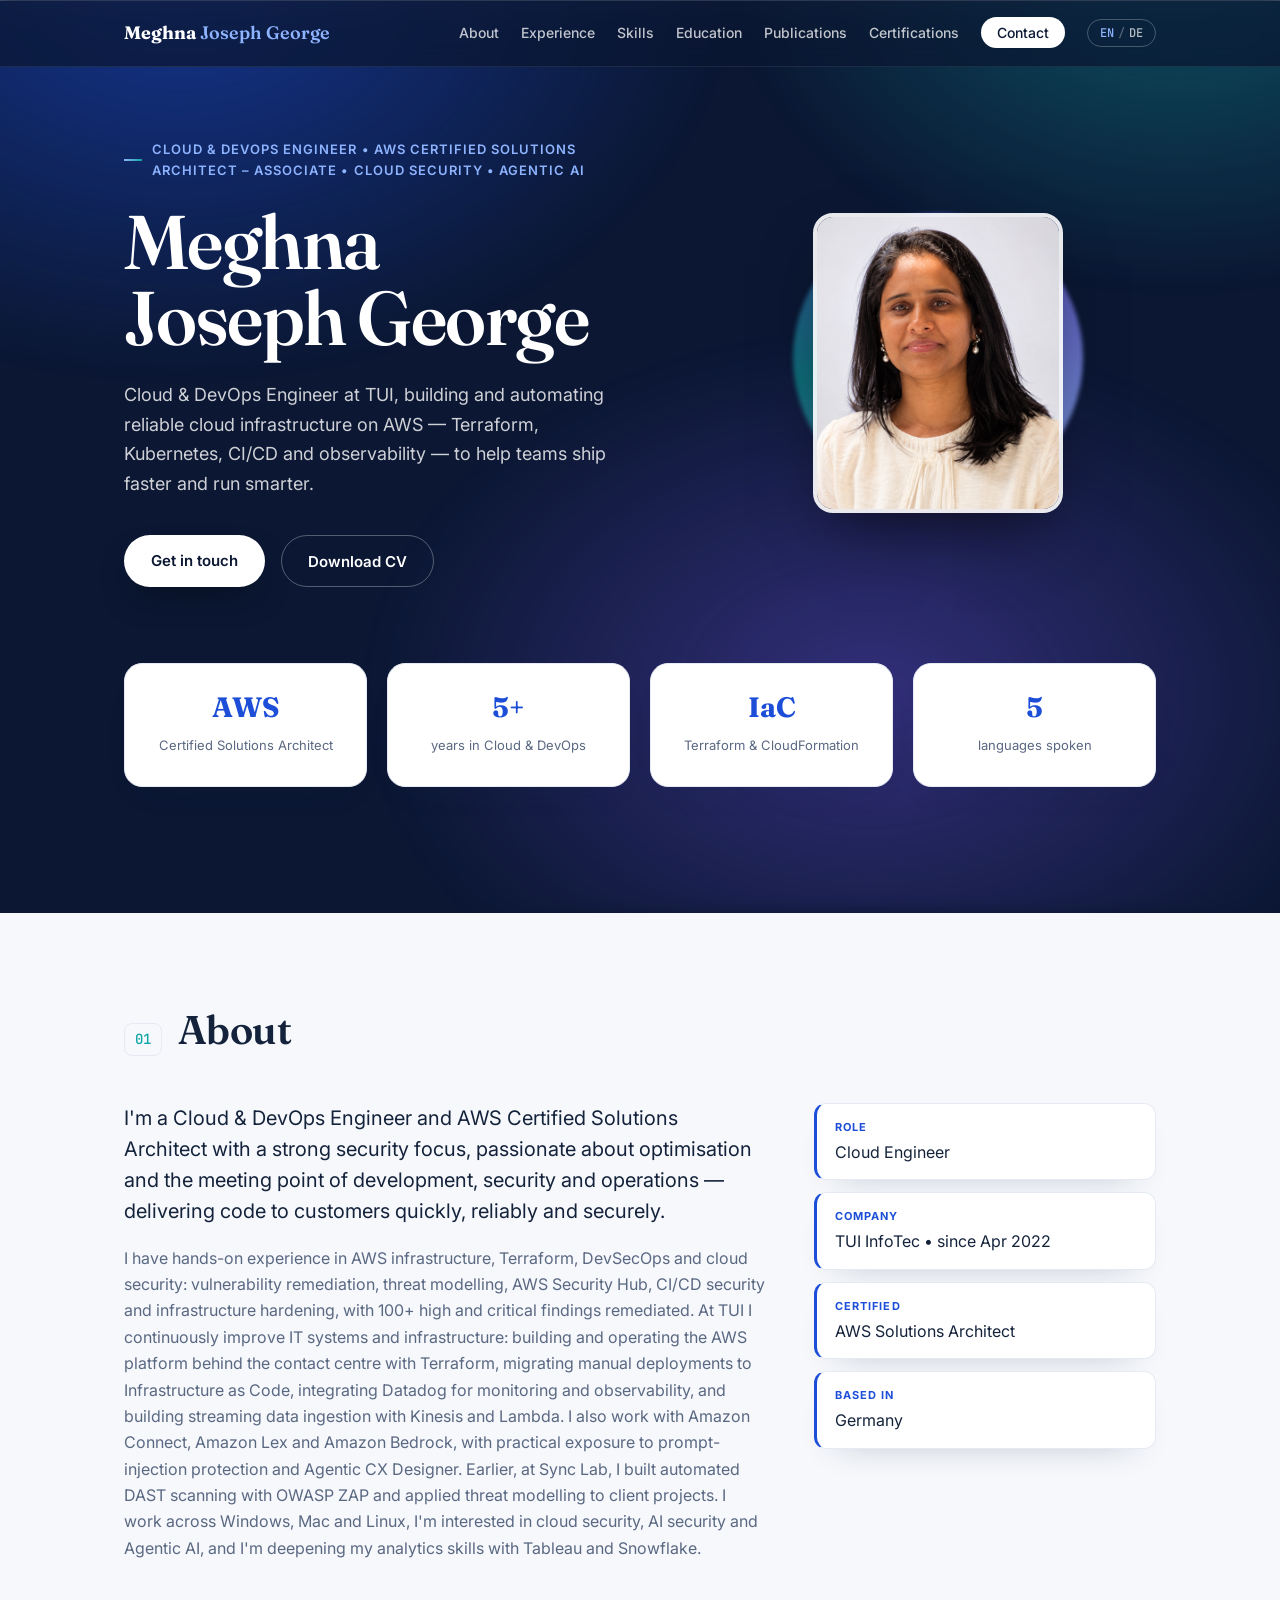
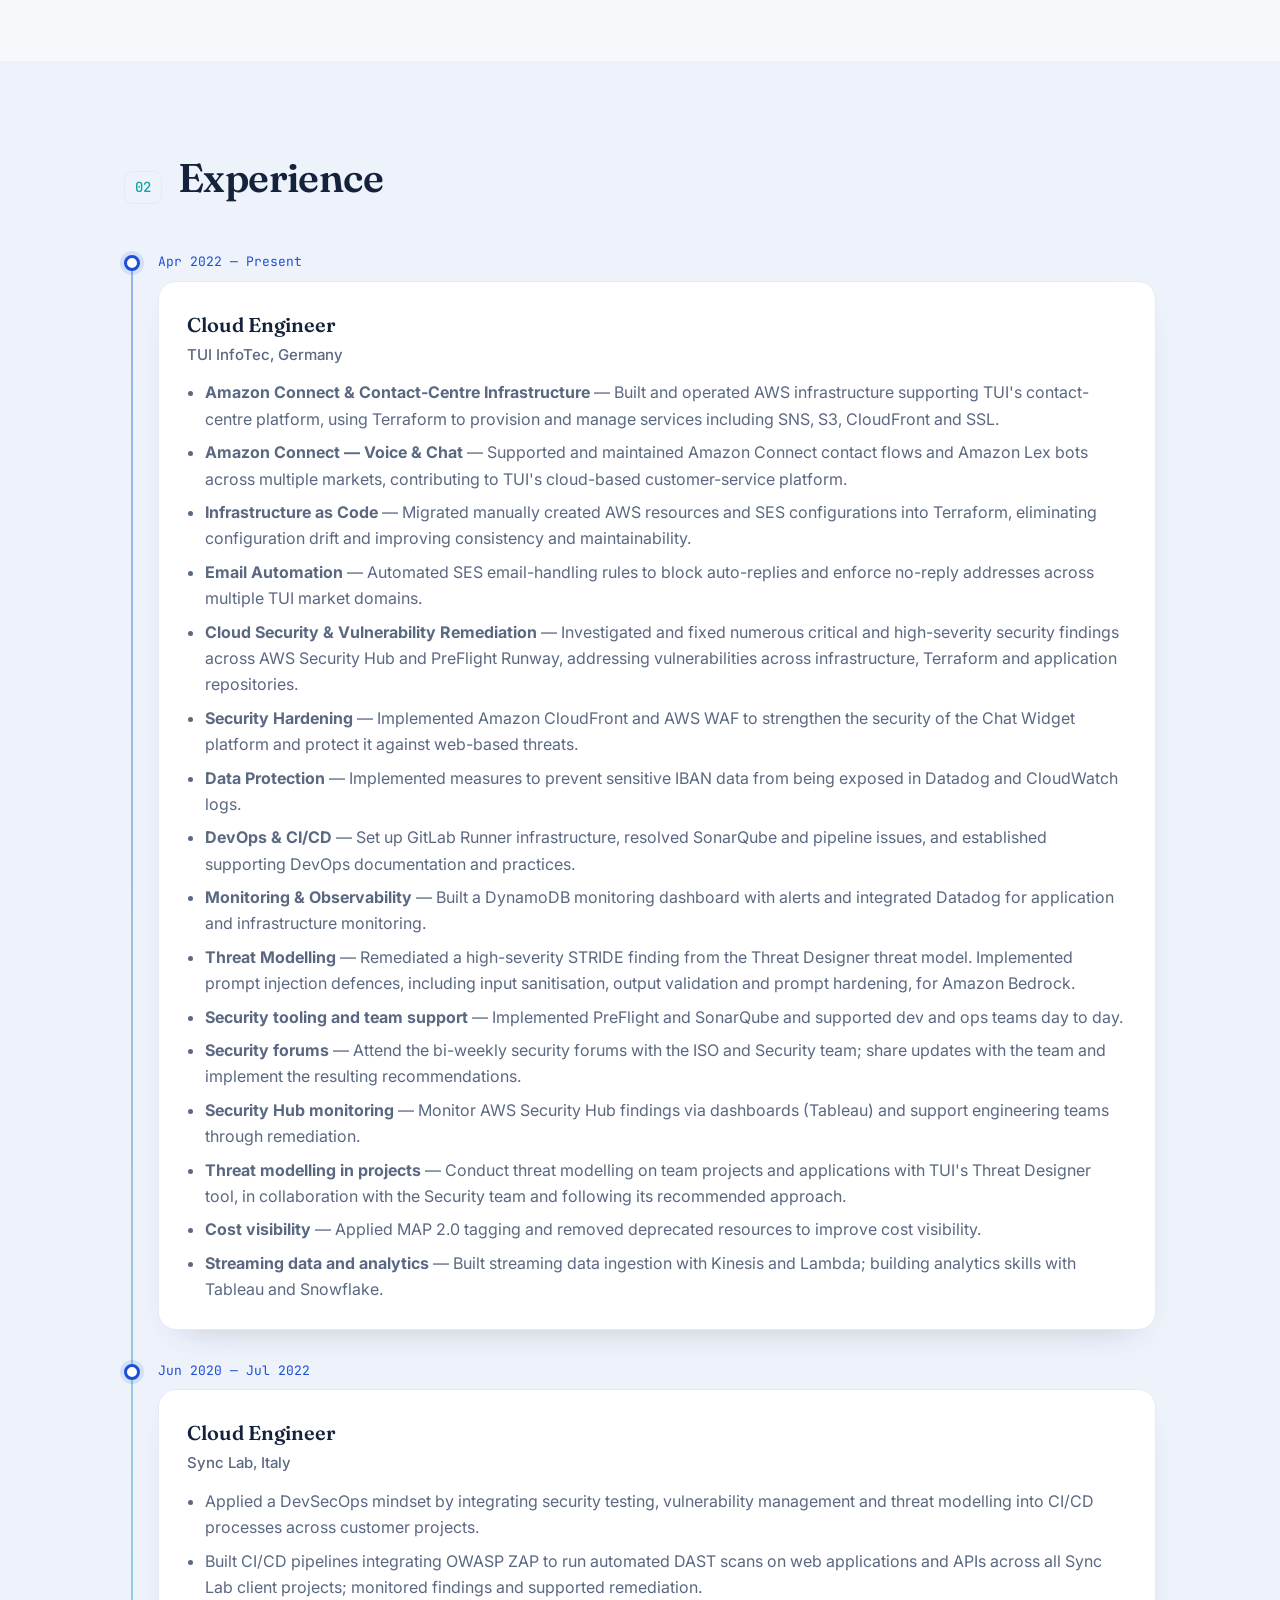
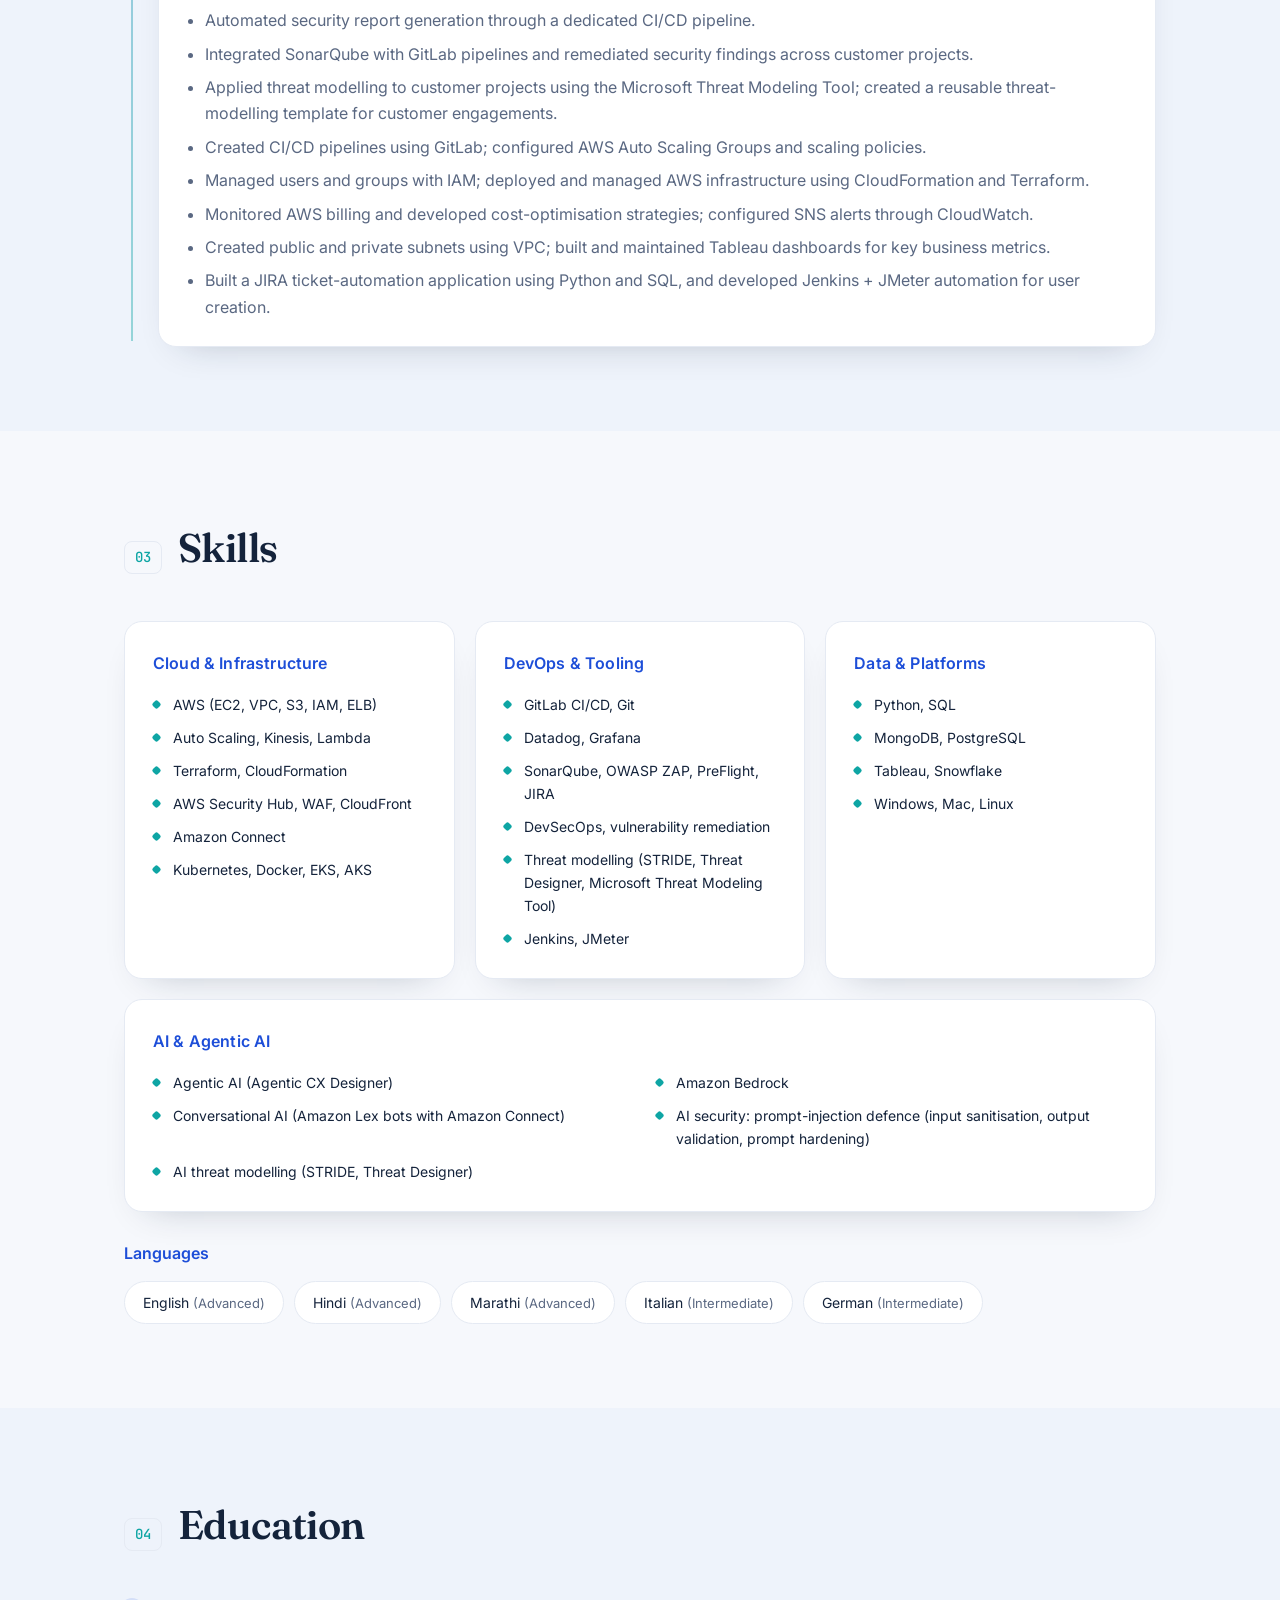
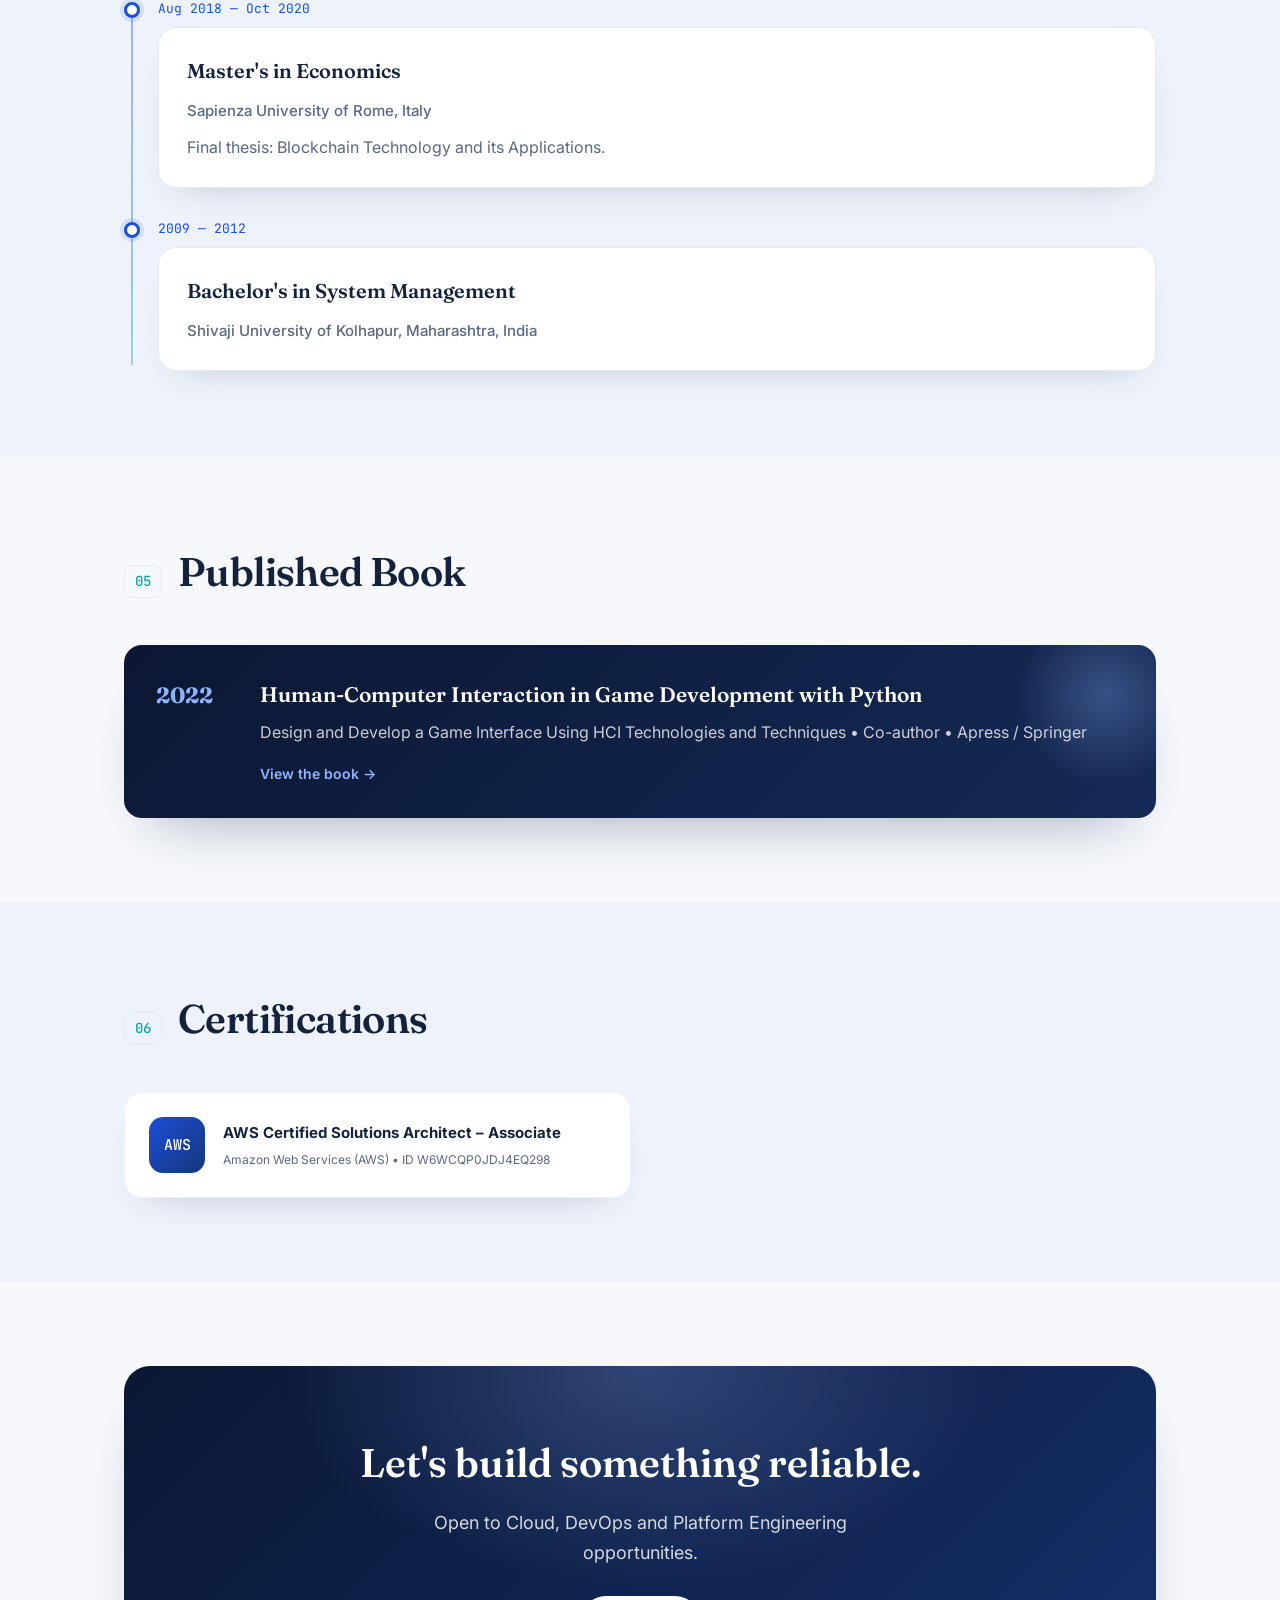
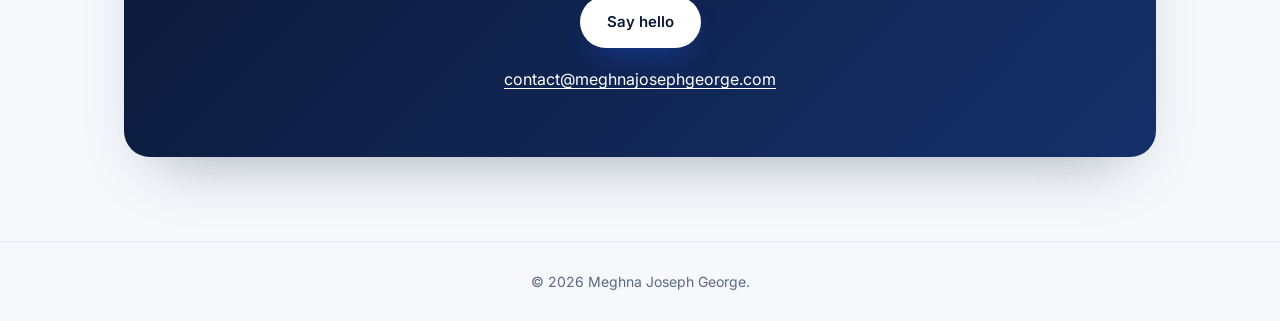
==== commit 2a5284b1: "Update experience, summary and skills from new CV; add AI & Agentic AI skills (EN/DE)" ====
--- a/index.html
+++ b/index.html
@@ -3,12 +3,12 @@
 <head>
   <meta charset="UTF-8" />
   <meta name="viewport" content="width=device-width, initial-scale=1.0" />
-  <meta name="description" content="Meghna Joseph George — Cloud Engineer at TUI, AWS Certified Solutions Architect. Specialising in AWS, Terraform, Kubernetes, CI/CD and cloud observability." data-de-content="Meghna Joseph George — Cloud Engineer bei TUI, AWS Certified Solutions Architect. Spezialisiert auf AWS, Terraform, Kubernetes, CI/CD und Cloud-Observability." />
+  <meta name="description" content="Meghna Joseph George — Cloud &amp; DevOps Engineer at TUI, AWS Certified Solutions Architect. Specialising in AWS, Terraform, DevSecOps, cloud security and Agentic AI." data-de-content="Meghna Joseph George — Cloud- &amp; DevOps-Engineer bei TUI, AWS Certified Solutions Architect. Spezialisiert auf AWS, Terraform, DevSecOps, Cloud-Security und Agentic AI." />
   <link rel="canonical" href="https://meghnajosephgeorge.com/" />
   <link rel="alternate" hreflang="en" href="https://meghnajosephgeorge.com/" />
   <link rel="alternate" hreflang="de" href="https://meghnajosephgeorge.com/de/" />
   <link rel="alternate" hreflang="x-default" href="https://meghnajosephgeorge.com/" />
-  <title>Meghna Joseph George — Cloud Engineer</title>
+  <title>Meghna Joseph George — Cloud &amp; DevOps Engineer</title>
   <link rel="preconnect" href="https://fonts.googleapis.com" />
   <link rel="preconnect" href="https://fonts.gstatic.com" crossorigin />
   <link href="https://fonts.googleapis.com/css2?family=Fraunces:opsz,wght@9..144,500;9..144,600;9..144,700&family=Inter:wght@400;500;600;700&family=JetBrains+Mono:wght@500&display=swap" rel="stylesheet" />
@@ -40,7 +40,7 @@
       <div class="hero-aurora" aria-hidden="true"></div>
       <div class="hero-inner container">
         <div class="hero-text">
-          <p class="eyebrow" data-en="Cloud Engineer &bull; AWS Certified Solutions Architect" data-de="Cloud Engineer &bull; AWS Certified Solutions Architect">Cloud Engineer &bull; AWS Certified Solutions Architect</p>
+          <p class="eyebrow" data-en="Cloud &amp; DevOps Engineer • AWS Certified Solutions Architect – Associate • Cloud Security • Agentic AI" data-de="Cloud &amp; DevOps Engineer • AWS Certified Solutions Architect – Associate • Cloud Security • Agentic AI">Cloud &amp; DevOps Engineer • AWS Certified Solutions Architect – Associate • Cloud Security • Agentic AI</p>
           <h1>Meghna<br/>Joseph George</h1>
           <p class="hero-sub"
              data-en="Cloud &amp; DevOps Engineer at TUI, building and automating reliable cloud infrastructure on AWS — Terraform, Kubernetes, CI/CD and observability — to help teams ship faster and run smarter."
@@ -75,7 +75,7 @@
         <div class="about-grid">
           <div>
             <p class="lead" data-en="I&#x27;m a Cloud &amp; DevOps Engineer and AWS Certified Solutions Architect with a strong security focus, passionate about optimisation and the meeting point of development, security and operations — delivering code to customers quickly, reliably and securely." data-de="Ich bin Cloud- &amp; DevOps-Engineer und AWS Certified Solutions Architect mit starkem Security-Fokus — mit Leidenschaft für Optimierung und für die Schnittstelle von Entwicklung, Security und Betrieb, um Code schnell, zuverlässig und sicher zu den Kundinnen und Kunden zu bringen.">I'm a Cloud &amp; DevOps Engineer and AWS Certified Solutions Architect with a strong security focus, passionate about optimisation and the meeting point of development, security and operations — delivering code to customers quickly, reliably and securely.</p>
-            <p data-en="At TUI I continuously improve IT systems and infrastructure: migrating legacy, manual deployments to Terraform, integrating Datadog for monitoring and observability, and building streaming data ingestion with Kinesis and Lambda. On the security side, I fixed 25+ high and critical findings and work with the Security team on threat modelling, AWS Security Hub monitoring and security tooling such as SonarQube and PreFlight. Earlier, at Sync Lab, I built automated DAST scanning with OWASP ZAP and applied threat modelling to client projects. I work across Windows, Mac and Linux, and I&#x27;m deepening my analytics skills with Tableau and Snowflake." data-de="Bei TUI verbessere ich kontinuierlich IT-Systeme und Infrastruktur: Migration von Legacy- und manuellen Deployments zu Terraform, Integration von Datadog für Monitoring und Observability sowie Aufbau von Streaming-Datenaufnahme mit Kinesis und Lambda. Im Security-Bereich habe ich über 25 hohe und kritische Findings behoben und arbeite mit dem Security-Team an Threat Modelling, AWS-Security-Hub-Monitoring und Security-Tooling wie SonarQube und PreFlight. Zuvor habe ich bei Sync Lab automatisierte DAST-Scans mit OWASP ZAP aufgebaut und Threat Modelling auf Kundenprojekte angewendet. Ich arbeite unter Windows, Mac und Linux und vertiefe meine Analytics-Kenntnisse mit Tableau und Snowflake.">At TUI I continuously improve IT systems and infrastructure: migrating legacy, manual deployments to Terraform, integrating Datadog for monitoring and observability, and building streaming data ingestion with Kinesis and Lambda. On the security side, I fixed 25+ high and critical findings and work with the Security team on threat modelling, AWS Security Hub monitoring and security tooling such as SonarQube and PreFlight. Earlier, at Sync Lab, I built automated DAST scanning with OWASP ZAP and applied threat modelling to client projects. I work across Windows, Mac and Linux, and I'm deepening my analytics skills with Tableau and Snowflake.</p>
+            <p data-en="I have hands-on experience in AWS infrastructure, Terraform, DevSecOps and cloud security: vulnerability remediation, threat modelling, AWS Security Hub, CI/CD security and infrastructure hardening, with 100+ high and critical findings remediated. At TUI I continuously improve IT systems and infrastructure: building and operating the AWS platform behind the contact centre with Terraform, migrating manual deployments to Infrastructure as Code, integrating Datadog for monitoring and observability, and building streaming data ingestion with Kinesis and Lambda. I also work with Amazon Connect, Amazon Lex and Amazon Bedrock, with practical exposure to prompt-injection protection and Agentic CX Designer. Earlier, at Sync Lab, I built automated DAST scanning with OWASP ZAP and applied threat modelling to client projects. I work across Windows, Mac and Linux, I&#x27;m interested in cloud security, AI security and Agentic AI, and I&#x27;m deepening my analytics skills with Tableau and Snowflake." data-de="Ich verfüge über praktische Erfahrung in AWS-Infrastruktur, Terraform, DevSecOps und Cloud-Security: Behebung von Schwachstellen, Threat Modelling, AWS Security Hub, CI/CD-Security und Infrastruktur-Hardening, mit über 100 behobenen hohen und kritischen Findings. Bei TUI verbessere ich kontinuierlich IT-Systeme und Infrastruktur: Aufbau und Betrieb der AWS-Plattform hinter dem Contact Center mit Terraform, Migration manueller Deployments zu Infrastructure as Code, Integration von Datadog für Monitoring und Observability sowie Aufbau von Streaming-Datenaufnahme mit Kinesis und Lambda. Außerdem arbeite ich mit Amazon Connect, Amazon Lex und Amazon Bedrock und habe praktische Erfahrung mit Schutz vor Prompt Injection und Agentic CX Designer. Zuvor habe ich bei Sync Lab automatisierte DAST-Scans mit OWASP ZAP aufgebaut und Threat Modelling auf Kundenprojekte angewendet. Ich arbeite unter Windows, Mac und Linux, interessiere mich für Cloud-Security, KI-Security und Agentic AI und vertiefe meine Analytics-Kenntnisse mit Tableau und Snowflake.">I have hands-on experience in AWS infrastructure, Terraform, DevSecOps and cloud security: vulnerability remediation, threat modelling, AWS Security Hub, CI/CD security and infrastructure hardening, with 100+ high and critical findings remediated. At TUI I continuously improve IT systems and infrastructure: building and operating the AWS platform behind the contact centre with Terraform, migrating manual deployments to Infrastructure as Code, integrating Datadog for monitoring and observability, and building streaming data ingestion with Kinesis and Lambda. I also work with Amazon Connect, Amazon Lex and Amazon Bedrock, with practical exposure to prompt-injection protection and Agentic CX Designer. Earlier, at Sync Lab, I built automated DAST scanning with OWASP ZAP and applied threat modelling to client projects. I work across Windows, Mac and Linux, I'm interested in cloud security, AI security and Agentic AI, and I'm deepening my analytics skills with Tableau and Snowflake.</p>
           </div>
           <ul class="about-facts">
             <li><strong data-en="Role" data-de="Rolle">Role</strong><span data-en="Cloud Engineer" data-de="Cloud Engineer">Cloud Engineer</span></li>
@@ -98,19 +98,21 @@
             <div class="xp-body">
               <h3>Cloud Engineer <span class="at" data-en="TUI InfoTec, Germany" data-de="TUI InfoTec, Deutschland">TUI InfoTec, Germany</span></h3>
               <ul>
-                <li data-en="&lt;strong&gt;Contact-centre infrastructure&lt;/strong&gt; — Built and run the AWS infrastructure behind TUI&#x27;s contact-centre platform as code with Terraform, including SNS, S3, CloudFront and SSL." data-de="&lt;strong&gt;Contact-Center-Infrastruktur&lt;/strong&gt; — Aufbau und Betrieb der AWS-Infrastruktur der Contact-Center-Plattform von TUI als Code mit Terraform, einschließlich SNS, S3, CloudFront und SSL."><strong>Contact-centre infrastructure</strong> — Built and run the AWS infrastructure behind TUI's contact-centre platform as code with Terraform, including SNS, S3, CloudFront and SSL.</li>
-                <li data-en="&lt;strong&gt;Zero configuration drift&lt;/strong&gt; — Imported manually created SES rules into Terraform, which removed configuration drift." data-de="&lt;strong&gt;Keine Konfigurationsdrift&lt;/strong&gt; — Import manuell angelegter SES-Regeln in Terraform, wodurch Konfigurationsdrift beseitigt wurde."><strong>Zero configuration drift</strong> — Imported manually created SES rules into Terraform, which removed configuration drift.</li>
-                <li data-en="&lt;strong&gt;Email automation&lt;/strong&gt; — Automated email handling with SES rules that block auto-replies and enforce no-reply addresses across TUI market domains." data-de="&lt;strong&gt;E-Mail-Automatisierung&lt;/strong&gt; — Automatisierung der E-Mail-Verarbeitung mit SES-Regeln, die Auto-Replies blockieren und No-Reply-Adressen über alle TUI-Marktdomains hinweg durchsetzen."><strong>Email automation</strong> — Automated email handling with SES rules that block auto-replies and enforce no-reply addresses across TUI market domains.</li>
-                <li data-en="&lt;strong&gt;Chat and voice&lt;/strong&gt; — Maintain Amazon Connect contact flows and Lex bots for multi-market chat and voice." data-de="&lt;strong&gt;Chat und Voice&lt;/strong&gt; — Pflege der Amazon-Connect-Contact-Flows und Lex-Bots für Chat und Voice in mehreren Märkten."><strong>Chat and voice</strong> — Maintain Amazon Connect contact flows and Lex bots for multi-market chat and voice.</li>
-                <li data-en="&lt;strong&gt;Security fixes&lt;/strong&gt; — Fixed 25+ high and critical security findings across Terraform, Lambda and backend repositories." data-de="&lt;strong&gt;Security-Fixes&lt;/strong&gt; — Behebung von über 25 hohen und kritischen Security-Findings in Terraform-, Lambda- und Backend-Repositories."><strong>Security fixes</strong> — Fixed 25+ high and critical security findings across Terraform, Lambda and backend repositories.</li>
-                <li data-en="&lt;strong&gt;Data protection&lt;/strong&gt; — Stopped IBAN data from leaking into Datadog and CloudWatch logs." data-de="&lt;strong&gt;Datenschutz&lt;/strong&gt; — Verhinderung, dass IBAN-Daten in Datadog- und CloudWatch-Logs gelangen."><strong>Data protection</strong> — Stopped IBAN data from leaking into Datadog and CloudWatch logs.</li>
-                <li data-en="&lt;strong&gt;DevOps foundations&lt;/strong&gt; — Set up a GitLab runner, fixed SonarQube and test pipelines, and wrote the DevOps documentation." data-de="&lt;strong&gt;DevOps-Grundlagen&lt;/strong&gt; — Einrichtung eines GitLab-Runners, Reparatur der SonarQube- und Test-Pipelines sowie Erstellung der DevOps-Dokumentation."><strong>DevOps foundations</strong> — Set up a GitLab runner, fixed SonarQube and test pipelines, and wrote the DevOps documentation.</li>
-                <li data-en="&lt;strong&gt;Monitoring&lt;/strong&gt; — Built a DynamoDB monitoring dashboard with alerts." data-de="&lt;strong&gt;Monitoring&lt;/strong&gt; — Aufbau eines DynamoDB-Monitoring-Dashboards mit Alarmen."><strong>Monitoring</strong> — Built a DynamoDB monitoring dashboard with alerts.</li>
-                <li data-en="&lt;strong&gt;Cost visibility&lt;/strong&gt; — Applied MAP 2.0 tagging and removed deprecated resources to improve cost visibility." data-de="&lt;strong&gt;Kostentransparenz&lt;/strong&gt; — Umsetzung von MAP-2.0-Tagging und Entfernung veralteter Ressourcen für mehr Kostentransparenz."><strong>Cost visibility</strong> — Applied MAP 2.0 tagging and removed deprecated resources to improve cost visibility.</li>
-                <li data-en="&lt;strong&gt;Observability and security tooling&lt;/strong&gt; — Integrated Datadog for monitoring; implemented PreFlight and SonarQube and supported dev and ops teams day to day." data-de="&lt;strong&gt;Observability und Security-Tooling&lt;/strong&gt; — Integration von Datadog für Monitoring; Einführung von PreFlight und SonarQube sowie tägliche Unterstützung von Entwicklungs- und Betriebsteams."><strong>Observability and security tooling</strong> — Integrated Datadog for monitoring; implemented PreFlight and SonarQube and supported dev and ops teams day to day.</li>
+                <li data-en="&lt;strong&gt;Amazon Connect &amp;amp; Contact-Centre Infrastructure&lt;/strong&gt; — Built and operated AWS infrastructure supporting TUI&#x27;s contact-centre platform, using Terraform to provision and manage services including SNS, S3, CloudFront and SSL." data-de="&lt;strong&gt;Amazon Connect &amp;amp; Contact-Center-Infrastruktur&lt;/strong&gt; — Aufbau und Betrieb der AWS-Infrastruktur für die Contact-Center-Plattform von TUI; Bereitstellung und Verwaltung von Services wie SNS, S3, CloudFront und SSL mit Terraform."><strong>Amazon Connect &amp; Contact-Centre Infrastructure</strong> — Built and operated AWS infrastructure supporting TUI's contact-centre platform, using Terraform to provision and manage services including SNS, S3, CloudFront and SSL.</li>
+                <li data-en="&lt;strong&gt;Amazon Connect — Voice &amp;amp; Chat&lt;/strong&gt; — Supported and maintained Amazon Connect contact flows and Amazon Lex bots across multiple markets, contributing to TUI&#x27;s cloud-based customer-service platform." data-de="&lt;strong&gt;Amazon Connect — Voice &amp;amp; Chat&lt;/strong&gt; — Unterstützung und Pflege der Amazon-Connect-Contact-Flows und Amazon-Lex-Bots in mehreren Märkten; Beitrag zur cloudbasierten Kundenservice-Plattform von TUI."><strong>Amazon Connect — Voice &amp; Chat</strong> — Supported and maintained Amazon Connect contact flows and Amazon Lex bots across multiple markets, contributing to TUI's cloud-based customer-service platform.</li>
+                <li data-en="&lt;strong&gt;Infrastructure as Code&lt;/strong&gt; — Migrated manually created AWS resources and SES configurations into Terraform, eliminating configuration drift and improving consistency and maintainability." data-de="&lt;strong&gt;Infrastructure as Code&lt;/strong&gt; — Migration manuell angelegter AWS-Ressourcen und SES-Konfigurationen nach Terraform; Konfigurationsdrift beseitigt sowie Konsistenz und Wartbarkeit verbessert."><strong>Infrastructure as Code</strong> — Migrated manually created AWS resources and SES configurations into Terraform, eliminating configuration drift and improving consistency and maintainability.</li>
+                <li data-en="&lt;strong&gt;Email Automation&lt;/strong&gt; — Automated SES email-handling rules to block auto-replies and enforce no-reply addresses across multiple TUI market domains." data-de="&lt;strong&gt;E-Mail-Automatisierung&lt;/strong&gt; — Automatisierung der SES-Regeln zur E-Mail-Verarbeitung, die Auto-Replies blockieren und No-Reply-Adressen für mehrere TUI-Marktdomains durchsetzen."><strong>Email Automation</strong> — Automated SES email-handling rules to block auto-replies and enforce no-reply addresses across multiple TUI market domains.</li>
+                <li data-en="&lt;strong&gt;Cloud Security &amp;amp; Vulnerability Remediation&lt;/strong&gt; — Investigated and fixed numerous critical and high-severity security findings across AWS Security Hub and PreFlight Runway, addressing vulnerabilities across infrastructure, Terraform and application repositories." data-de="&lt;strong&gt;Cloud Security &amp;amp; Schwachstellenbehebung&lt;/strong&gt; — Untersuchung und Behebung zahlreicher kritischer und hoch eingestufter Security-Findings aus AWS Security Hub und PreFlight Runway; Behebung von Schwachstellen in Infrastruktur-, Terraform- und Anwendungs-Repositories."><strong>Cloud Security &amp; Vulnerability Remediation</strong> — Investigated and fixed numerous critical and high-severity security findings across AWS Security Hub and PreFlight Runway, addressing vulnerabilities across infrastructure, Terraform and application repositories.</li>
+                <li data-en="&lt;strong&gt;Security Hardening&lt;/strong&gt; — Implemented Amazon CloudFront and AWS WAF to strengthen the security of the Chat Widget platform and protect it against web-based threats." data-de="&lt;strong&gt;Security-Hardening&lt;/strong&gt; — Einführung von Amazon CloudFront und AWS WAF zur Stärkung der Sicherheit der Chat-Widget-Plattform und zum Schutz vor webbasierten Bedrohungen."><strong>Security Hardening</strong> — Implemented Amazon CloudFront and AWS WAF to strengthen the security of the Chat Widget platform and protect it against web-based threats.</li>
+                <li data-en="&lt;strong&gt;Data Protection&lt;/strong&gt; — Implemented measures to prevent sensitive IBAN data from being exposed in Datadog and CloudWatch logs." data-de="&lt;strong&gt;Datenschutz&lt;/strong&gt; — Umsetzung von Maßnahmen, die verhindern, dass sensible IBAN-Daten in Datadog- und CloudWatch-Logs offengelegt werden."><strong>Data Protection</strong> — Implemented measures to prevent sensitive IBAN data from being exposed in Datadog and CloudWatch logs.</li>
+                <li data-en="&lt;strong&gt;DevOps &amp;amp; CI/CD&lt;/strong&gt; — Set up GitLab Runner infrastructure, resolved SonarQube and pipeline issues, and established supporting DevOps documentation and practices." data-de="&lt;strong&gt;DevOps &amp;amp; CI/CD&lt;/strong&gt; — Einrichtung der GitLab-Runner-Infrastruktur, Behebung von SonarQube- und Pipeline-Problemen sowie Aufbau begleitender DevOps-Dokumentation und -Praktiken."><strong>DevOps &amp; CI/CD</strong> — Set up GitLab Runner infrastructure, resolved SonarQube and pipeline issues, and established supporting DevOps documentation and practices.</li>
+                <li data-en="&lt;strong&gt;Monitoring &amp;amp; Observability&lt;/strong&gt; — Built a DynamoDB monitoring dashboard with alerts and integrated Datadog for application and infrastructure monitoring." data-de="&lt;strong&gt;Monitoring &amp;amp; Observability&lt;/strong&gt; — Aufbau eines DynamoDB-Monitoring-Dashboards mit Alarmen und Integration von Datadog für das Monitoring von Anwendungen und Infrastruktur."><strong>Monitoring &amp; Observability</strong> — Built a DynamoDB monitoring dashboard with alerts and integrated Datadog for application and infrastructure monitoring.</li>
+                <li data-en="&lt;strong&gt;Threat Modelling&lt;/strong&gt; — Remediated a high-severity STRIDE finding from the Threat Designer threat model. Implemented prompt injection defences, including input sanitisation, output validation and prompt hardening, for Amazon Bedrock." data-de="&lt;strong&gt;Threat Modelling&lt;/strong&gt; — Behebung eines hoch eingestuften STRIDE-Findings aus dem Threat-Designer-Threat-Model. Umsetzung von Schutzmaßnahmen gegen Prompt Injection für Amazon Bedrock, darunter Eingabe-Bereinigung, Ausgabe-Validierung und Prompt-Hardening."><strong>Threat Modelling</strong> — Remediated a high-severity STRIDE finding from the Threat Designer threat model. Implemented prompt injection defences, including input sanitisation, output validation and prompt hardening, for Amazon Bedrock.</li>
+                <li data-en="&lt;strong&gt;Security tooling and team support&lt;/strong&gt; — Implemented PreFlight and SonarQube and supported dev and ops teams day to day." data-de="&lt;strong&gt;Security-Tooling und Teamunterstützung&lt;/strong&gt; — Einführung von PreFlight und SonarQube sowie tägliche Unterstützung von Entwicklungs- und Betriebsteams."><strong>Security tooling and team support</strong> — Implemented PreFlight and SonarQube and supported dev and ops teams day to day.</li>
                 <li data-en="&lt;strong&gt;Security forums&lt;/strong&gt; — Attend the bi-weekly security forums with the ISO and Security team; share updates with the team and implement the resulting recommendations." data-de="&lt;strong&gt;Security-Foren&lt;/strong&gt; — Teilnahme an den zweiwöchentlichen Security-Foren mit dem ISO- und Security-Team; Weitergabe der Updates an das Team und Umsetzung der daraus resultierenden Empfehlungen."><strong>Security forums</strong> — Attend the bi-weekly security forums with the ISO and Security team; share updates with the team and implement the resulting recommendations.</li>
                 <li data-en="&lt;strong&gt;Security Hub monitoring&lt;/strong&gt; — Monitor AWS Security Hub findings via dashboards (Tableau) and support engineering teams through remediation." data-de="&lt;strong&gt;Security-Hub-Monitoring&lt;/strong&gt; — Monitoring der AWS-Security-Hub-Findings über Dashboards (Tableau) und Unterstützung der Engineering-Teams bei der Behebung."><strong>Security Hub monitoring</strong> — Monitor AWS Security Hub findings via dashboards (Tableau) and support engineering teams through remediation.</li>
-                <li data-en="&lt;strong&gt;Threat modelling&lt;/strong&gt; — Conduct threat modelling on team projects and applications with TUI&#x27;s Threat Designer tool, in collaboration with the Security team and following its recommended approach." data-de="&lt;strong&gt;Threat Modelling&lt;/strong&gt; — Durchführung von Threat Modelling für Teamprojekte und Anwendungen mit dem Threat-Designer-Tool von TUI, in Zusammenarbeit mit dem Security-Team und nach dessen empfohlenem Vorgehen."><strong>Threat modelling</strong> — Conduct threat modelling on team projects and applications with TUI's Threat Designer tool, in collaboration with the Security team and following its recommended approach.</li>
+                <li data-en="&lt;strong&gt;Threat modelling in projects&lt;/strong&gt; — Conduct threat modelling on team projects and applications with TUI&#x27;s Threat Designer tool, in collaboration with the Security team and following its recommended approach." data-de="&lt;strong&gt;Threat Modelling in Projekten&lt;/strong&gt; — Durchführung von Threat Modelling für Teamprojekte und Anwendungen mit dem Threat-Designer-Tool von TUI, in Zusammenarbeit mit dem Security-Team und nach dessen empfohlenem Vorgehen."><strong>Threat modelling in projects</strong> — Conduct threat modelling on team projects and applications with TUI's Threat Designer tool, in collaboration with the Security team and following its recommended approach.</li>
+                <li data-en="&lt;strong&gt;Cost visibility&lt;/strong&gt; — Applied MAP 2.0 tagging and removed deprecated resources to improve cost visibility." data-de="&lt;strong&gt;Kostentransparenz&lt;/strong&gt; — Umsetzung von MAP-2.0-Tagging und Entfernung veralteter Ressourcen für mehr Kostentransparenz."><strong>Cost visibility</strong> — Applied MAP 2.0 tagging and removed deprecated resources to improve cost visibility.</li>
                 <li data-en="&lt;strong&gt;Streaming data and analytics&lt;/strong&gt; — Built streaming data ingestion with Kinesis and Lambda; building analytics skills with Tableau and Snowflake." data-de="&lt;strong&gt;Streaming-Daten und Analytics&lt;/strong&gt; — Aufbau von Streaming-Datenaufnahme mit Kinesis und Lambda; Ausbau der Analytics-Kenntnisse mit Tableau und Snowflake."><strong>Streaming data and analytics</strong> — Built streaming data ingestion with Kinesis and Lambda; building analytics skills with Tableau and Snowflake.</li>
               </ul>
             </div>
@@ -121,15 +123,16 @@
             <div class="xp-body">
               <h3>Cloud Engineer <span class="at" data-en="Sync Lab, Italy" data-de="Sync Lab, Italien">Sync Lab, Italy</span></h3>
               <ul>
-                <li data-en="Built a CI/CD pipeline integrating OWASP ZAP to run automated DAST scans on web apps and APIs across all Sync Lab client projects; monitored findings and supported teams through remediation." data-de="Aufbau einer CI/CD-Pipeline mit OWASP ZAP für automatisierte DAST-Scans von Web-Apps und APIs in allen Kundenprojekten von Sync Lab; Überwachung der Findings und Unterstützung der Teams bei der Behebung.">Built a CI/CD pipeline integrating OWASP ZAP to run automated DAST scans on web apps and APIs across all Sync Lab client projects; monitored findings and supported teams through remediation.</li>
+                <li data-en="Applied a DevSecOps mindset by integrating security testing, vulnerability management and threat modelling into CI/CD processes across customer projects." data-de="Anwendung eines DevSecOps-Ansatzes durch Integration von Security-Tests, Schwachstellenmanagement und Threat Modelling in CI/CD-Prozesse über Kundenprojekte hinweg.">Applied a DevSecOps mindset by integrating security testing, vulnerability management and threat modelling into CI/CD processes across customer projects.</li>
+                <li data-en="Built CI/CD pipelines integrating OWASP ZAP to run automated DAST scans on web applications and APIs across all Sync Lab client projects; monitored findings and supported remediation." data-de="Aufbau von CI/CD-Pipelines mit OWASP ZAP für automatisierte DAST-Scans von Webanwendungen und APIs in allen Kundenprojekten von Sync Lab; Überwachung der Findings und Unterstützung bei der Behebung.">Built CI/CD pipelines integrating OWASP ZAP to run automated DAST scans on web applications and APIs across all Sync Lab client projects; monitored findings and supported remediation.</li>
                 <li data-en="Automated security report generation through a dedicated CI/CD pipeline." data-de="Automatisierung der Erstellung von Security-Reports über eine eigene CI/CD-Pipeline.">Automated security report generation through a dedicated CI/CD pipeline.</li>
-                <li data-en="Integrated SonarQube with GitLab pipelines and remediated security findings in customer projects." data-de="Integration von SonarQube in GitLab-Pipelines und Behebung von Security-Findings in Kundenprojekten.">Integrated SonarQube with GitLab pipelines and remediated security findings in customer projects.</li>
-                <li data-en="Applied threat modelling to customer projects using the Microsoft Threat Modeling Tool; created a reusable threat modelling template for customer engagements." data-de="Anwendung von Threat Modelling auf Kundenprojekte mit dem Microsoft Threat Modeling Tool; Erstellung einer wiederverwendbaren Threat-Modelling-Vorlage für Kundenprojekte.">Applied threat modelling to customer projects using the Microsoft Threat Modeling Tool; created a reusable threat modelling template for customer engagements.</li>
-                <li data-en="Created CI/CD pipelines using GitLab; configured Auto Scaling groups and scaling policies." data-de="Aufbau von CI/CD-Pipelines mit GitLab; Konfiguration von Auto-Scaling-Gruppen und Skalierungsrichtlinien.">Created CI/CD pipelines using GitLab; configured Auto Scaling groups and scaling policies.</li>
-                <li data-en="Managed users and groups with IAM; deployed infrastructure with CloudFormation and Terraform." data-de="Verwaltung von Benutzern und Gruppen mit IAM; Bereitstellung von Infrastruktur mit CloudFormation und Terraform.">Managed users and groups with IAM; deployed infrastructure with CloudFormation and Terraform.</li>
-                <li data-en="Monitored billing and developed cost-optimisation strategies; configured SNS alerts from CloudWatch." data-de="Überwachung der Kosten und Entwicklung von Kostenoptimierungsstrategien; Konfiguration von SNS-Benachrichtigungen aus CloudWatch.">Monitored billing and developed cost-optimisation strategies; configured SNS alerts from CloudWatch.</li>
-                <li data-en="Created public and private subnets with VPC; built and maintained Tableau dashboards for key business metrics." data-de="Erstellung öffentlicher und privater Subnetze mit VPC; Aufbau und Pflege von Tableau-Dashboards für zentrale Geschäftskennzahlen.">Created public and private subnets with VPC; built and maintained Tableau dashboards for key business metrics.</li>
-                <li data-en="Built a JIRA ticket-automation app (Python, SQL) and a Jenkins + JMeter user-creation automation." data-de="Entwicklung einer JIRA-Ticket-Automatisierung (Python, SQL) sowie einer Benutzeranlage-Automatisierung mit Jenkins + JMeter.">Built a JIRA ticket-automation app (Python, SQL) and a Jenkins + JMeter user-creation automation.</li>
+                <li data-en="Integrated SonarQube with GitLab pipelines and remediated security findings across customer projects." data-de="Integration von SonarQube in GitLab-Pipelines und Behebung von Security-Findings in Kundenprojekten.">Integrated SonarQube with GitLab pipelines and remediated security findings across customer projects.</li>
+                <li data-en="Applied threat modelling to customer projects using the Microsoft Threat Modeling Tool; created a reusable threat-modelling template for customer engagements." data-de="Anwendung von Threat Modelling auf Kundenprojekte mit dem Microsoft Threat Modeling Tool; Erstellung einer wiederverwendbaren Threat-Modelling-Vorlage für Kundenprojekte.">Applied threat modelling to customer projects using the Microsoft Threat Modeling Tool; created a reusable threat-modelling template for customer engagements.</li>
+                <li data-en="Created CI/CD pipelines using GitLab; configured AWS Auto Scaling Groups and scaling policies." data-de="Aufbau von CI/CD-Pipelines mit GitLab; Konfiguration von AWS Auto Scaling Groups und Skalierungsrichtlinien.">Created CI/CD pipelines using GitLab; configured AWS Auto Scaling Groups and scaling policies.</li>
+                <li data-en="Managed users and groups with IAM; deployed and managed AWS infrastructure using CloudFormation and Terraform." data-de="Verwaltung von Benutzern und Gruppen mit IAM; Bereitstellung und Verwaltung der AWS-Infrastruktur mit CloudFormation und Terraform.">Managed users and groups with IAM; deployed and managed AWS infrastructure using CloudFormation and Terraform.</li>
+                <li data-en="Monitored AWS billing and developed cost-optimisation strategies; configured SNS alerts through CloudWatch." data-de="Überwachung der AWS-Kosten und Entwicklung von Kostenoptimierungsstrategien; Konfiguration von SNS-Benachrichtigungen über CloudWatch.">Monitored AWS billing and developed cost-optimisation strategies; configured SNS alerts through CloudWatch.</li>
+                <li data-en="Created public and private subnets using VPC; built and maintained Tableau dashboards for key business metrics." data-de="Erstellung öffentlicher und privater Subnetze mit VPC; Aufbau und Pflege von Tableau-Dashboards für zentrale Geschäftskennzahlen.">Created public and private subnets using VPC; built and maintained Tableau dashboards for key business metrics.</li>
+                <li data-en="Built a JIRA ticket-automation application using Python and SQL, and developed Jenkins + JMeter automation for user creation." data-de="Entwicklung einer JIRA-Ticket-Automatisierung mit Python und SQL sowie Automatisierung der Benutzeranlage mit Jenkins + JMeter.">Built a JIRA ticket-automation application using Python and SQL, and developed Jenkins + JMeter automation for user creation.</li>
               </ul>
             </div>
           </article>
@@ -148,6 +151,8 @@
               <li>AWS (EC2, VPC, S3, IAM, ELB)</li>
               <li>Auto Scaling, Kinesis, Lambda</li>
               <li>Terraform, CloudFormation</li>
+              <li>AWS Security Hub, WAF, CloudFront</li>
+              <li>Amazon Connect</li>
               <li>Kubernetes, Docker, EKS, AKS</li>
             </ul>
           </div>
@@ -157,6 +162,8 @@
               <li>GitLab CI/CD, Git</li>
               <li>Datadog, Grafana</li>
               <li>SonarQube, OWASP ZAP, PreFlight, JIRA</li>
+              <li data-en="DevSecOps, vulnerability remediation" data-de="DevSecOps, Schwachstellenbehebung">DevSecOps, vulnerability remediation</li>
+              <li data-en="Threat modelling (STRIDE, Threat Designer, Microsoft Threat Modeling Tool)" data-de="Threat Modelling (STRIDE, Threat Designer, Microsoft Threat Modeling Tool)">Threat modelling (STRIDE, Threat Designer, Microsoft Threat Modeling Tool)</li>
               <li>Jenkins, JMeter</li>
             </ul>
           </div>
@@ -167,6 +174,16 @@
               <li>MongoDB, PostgreSQL</li>
               <li>Tableau, Snowflake</li>
               <li data-en="Windows, Mac, Linux" data-de="Windows, Mac, Linux">Windows, Mac, Linux</li>
+            </ul>
+          </div>
+          <div class="skill-group skill-group-wide">
+            <h3 data-en="AI &amp;amp; Agentic AI" data-de="KI &amp;amp; Agentic AI">AI &amp; Agentic AI</h3>
+            <ul>
+              <li data-en="Agentic AI (Agentic CX Designer)" data-de="Agentic AI (Agentic CX Designer)">Agentic AI (Agentic CX Designer)</li>
+              <li data-en="Amazon Bedrock" data-de="Amazon Bedrock">Amazon Bedrock</li>
+              <li data-en="Conversational AI (Amazon Lex bots with Amazon Connect)" data-de="Conversational AI (Amazon-Lex-Bots mit Amazon Connect)">Conversational AI (Amazon Lex bots with Amazon Connect)</li>
+              <li data-en="AI security: prompt-injection defence (input sanitisation, output validation, prompt hardening)" data-de="KI-Security: Schutz vor Prompt Injection (Eingabe-Bereinigung, Ausgabe-Validierung, Prompt-Hardening)">AI security: prompt-injection defence (input sanitisation, output validation, prompt hardening)</li>
+              <li data-en="AI threat modelling (STRIDE, Threat Designer)" data-de="KI-Threat-Modelling (STRIDE, Threat Designer)">AI threat modelling (STRIDE, Threat Designer)</li>
             </ul>
           </div>
         </div>
--- a/styles.css
+++ b/styles.css
@@ -213,3 +213,8 @@
 .contact-email { margin: 18px 0 0; font-size: 16px; }
 .contact-email a { color: #fff; text-decoration: underline; text-underline-offset: 3px; }
 .contact-card .contact-email a:hover { opacity: 0.85; }
+
+/* AI skills group spans the full row */
+.skill-group-wide { grid-column: 1 / -1; }
+.skill-group-wide ul { grid-template-columns: repeat(2, minmax(0, 1fr)); column-gap: 32px; }
+@media (max-width: 860px) { .skill-group-wide ul { grid-template-columns: 1fr; } }
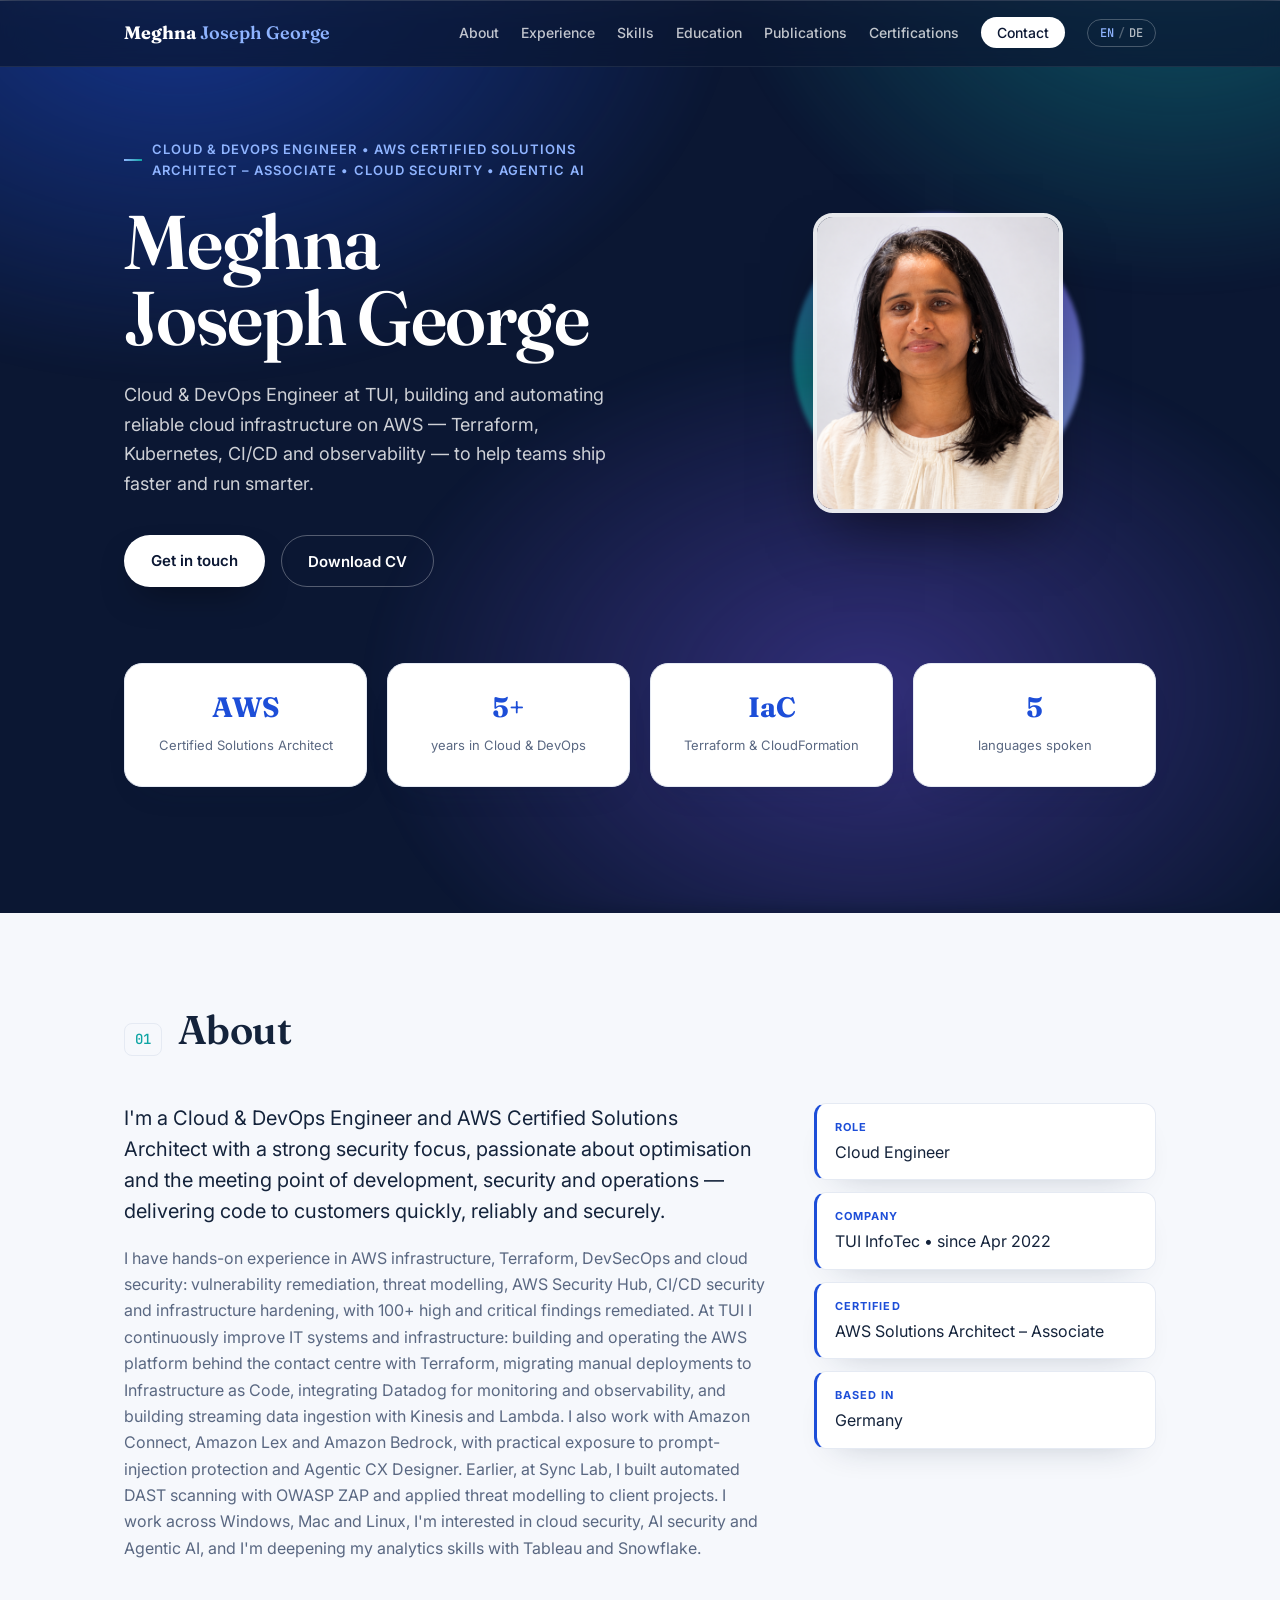
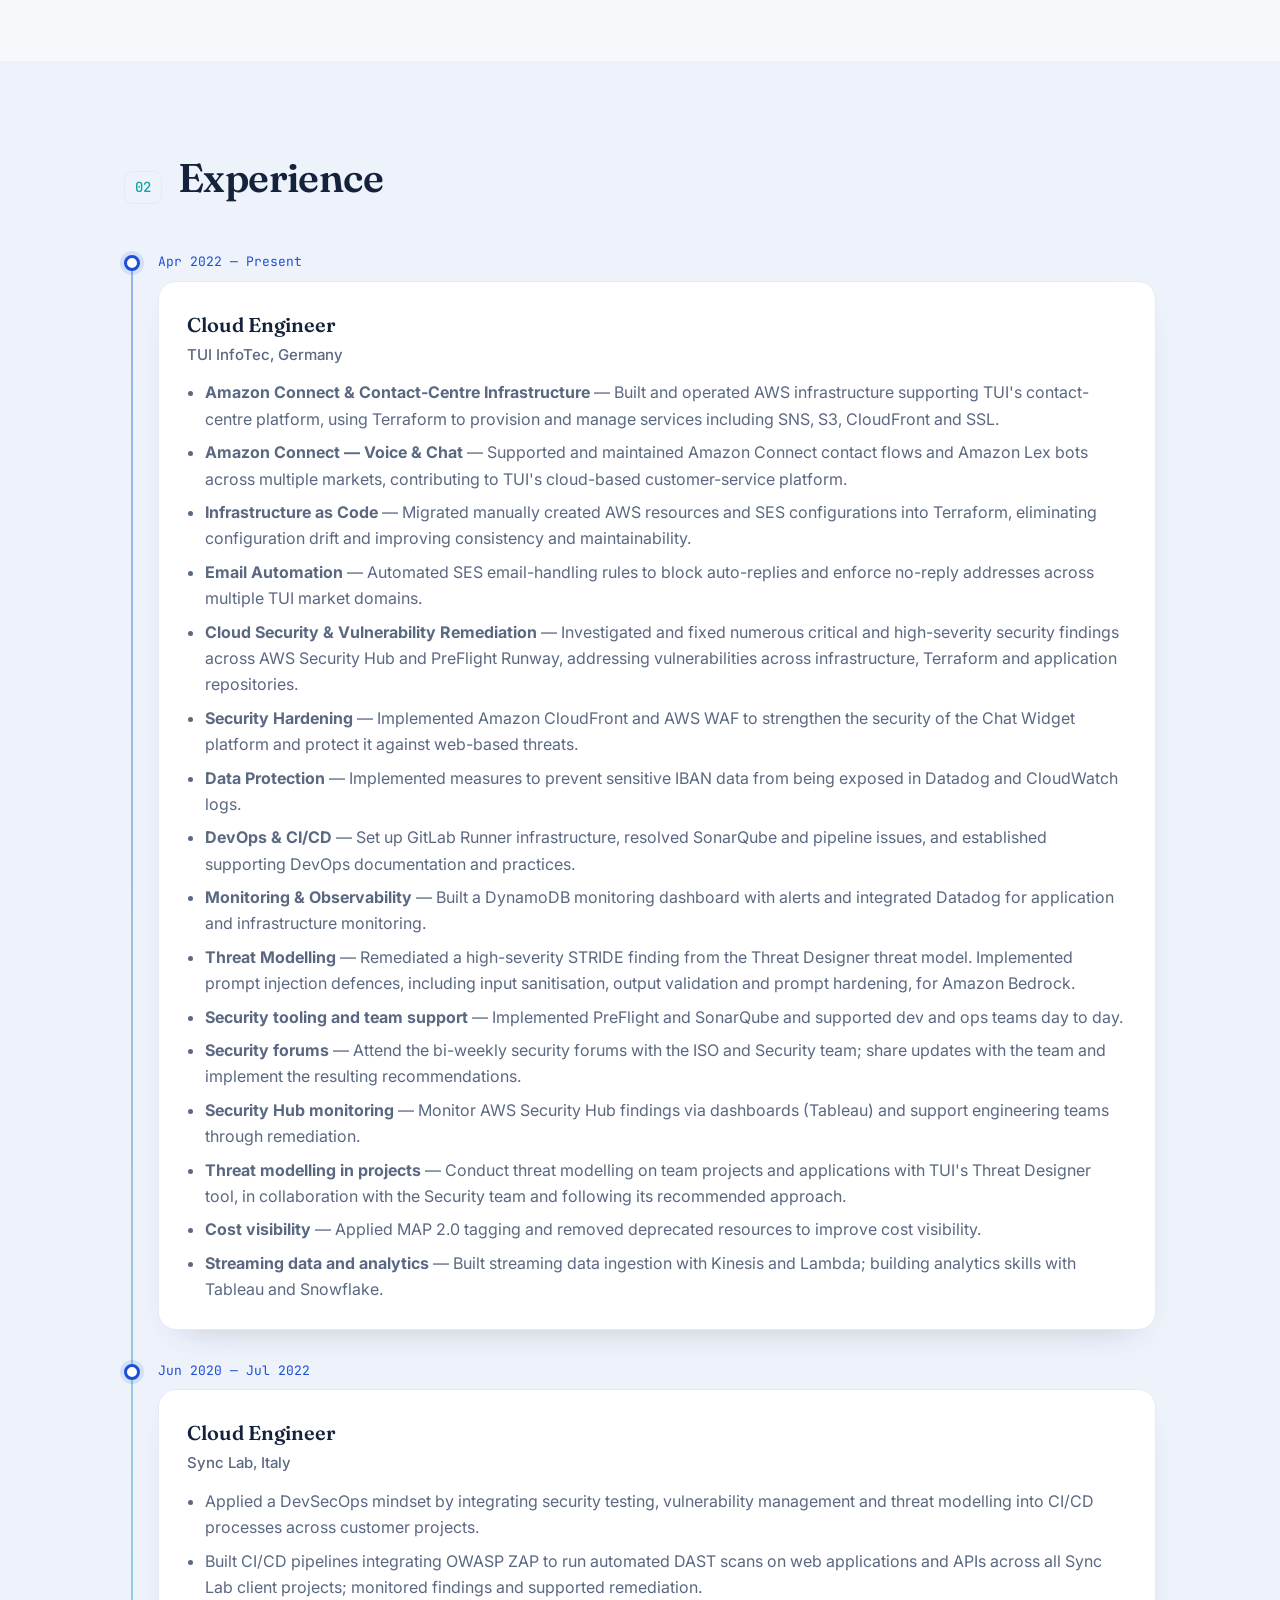
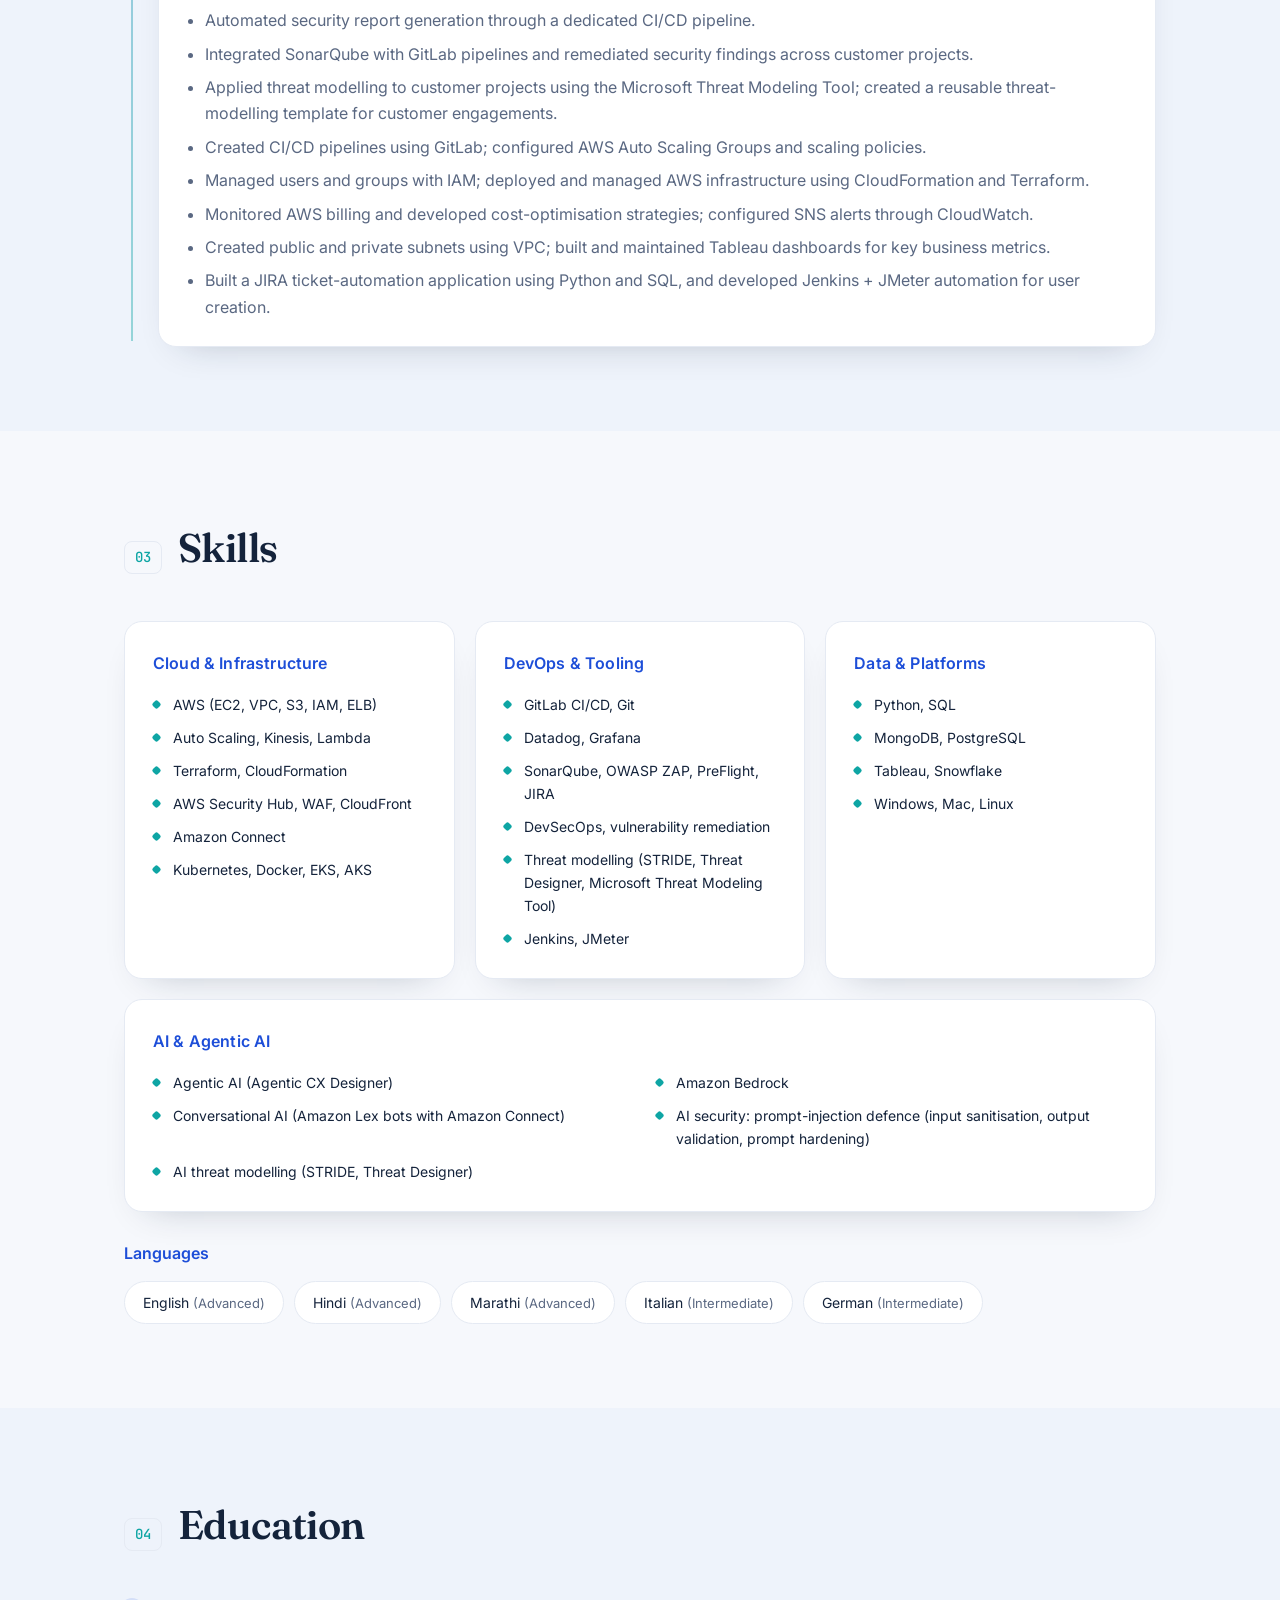
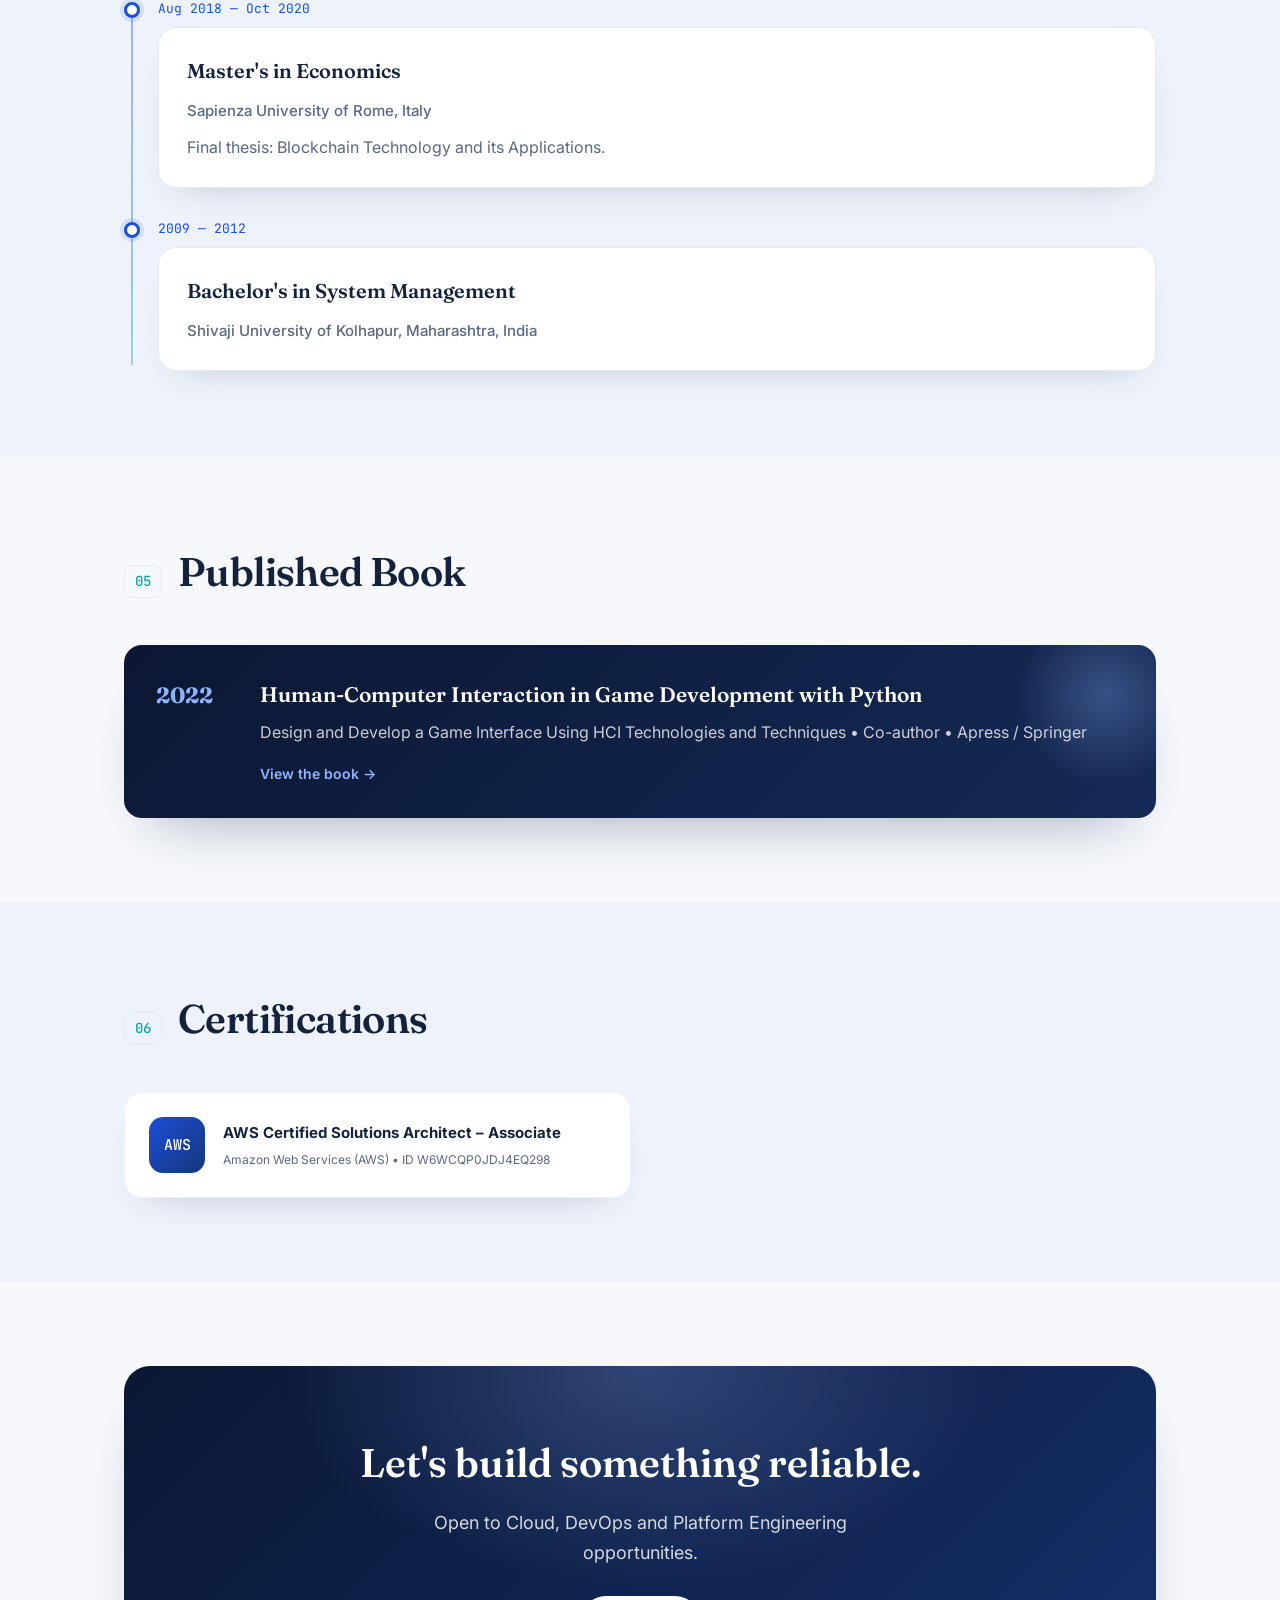
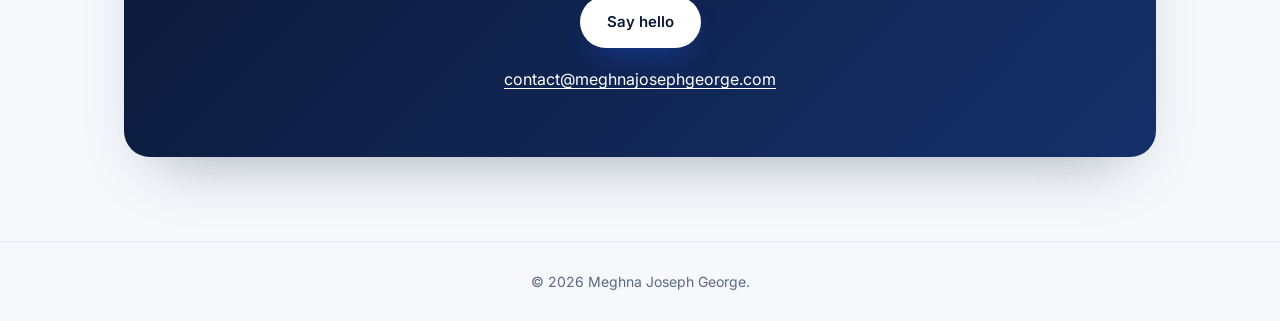
==== commit 8cb847b6: "About card: AWS Solutions Architect – Associate" ====
--- a/index.html
+++ b/index.html
@@ -80,7 +80,7 @@
           <ul class="about-facts">
             <li><strong data-en="Role" data-de="Rolle">Role</strong><span data-en="Cloud Engineer" data-de="Cloud Engineer">Cloud Engineer</span></li>
             <li><strong data-en="Company" data-de="Unternehmen">Company</strong><span data-en="TUI InfoTec &bull; since Apr 2022" data-de="TUI InfoTec &bull; seit Apr. 2022">TUI InfoTec &bull; since Apr 2022</span></li>
-            <li><strong data-en="Certified" data-de="Zertifiziert">Certified</strong><span>AWS Solutions Architect</span></li>
+            <li><strong data-en="Certified" data-de="Zertifiziert">Certified</strong><span>AWS Solutions Architect – Associate</span></li>
             <li><strong data-en="Based in" data-de="Standort">Based in</strong><span data-en="Germany" data-de="Deutschland">Germany</span></li>
           </ul>
         </div>
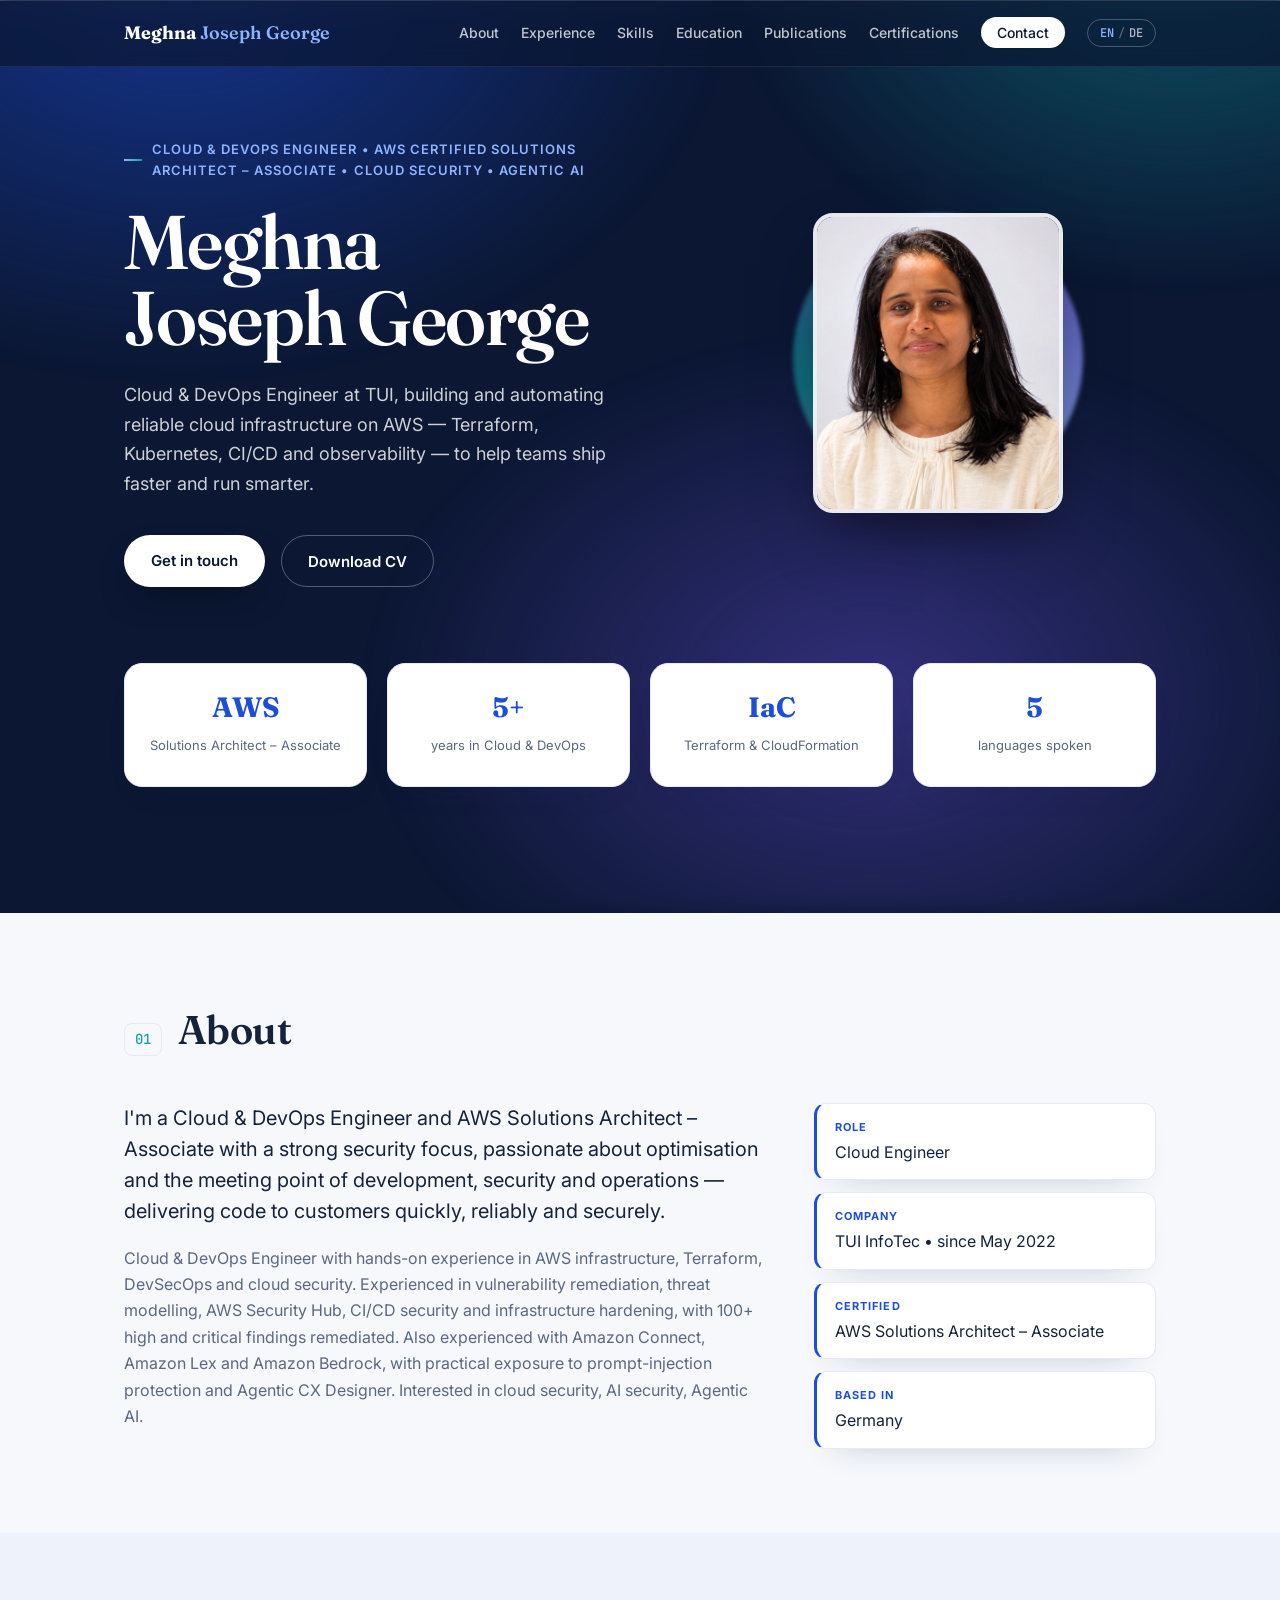
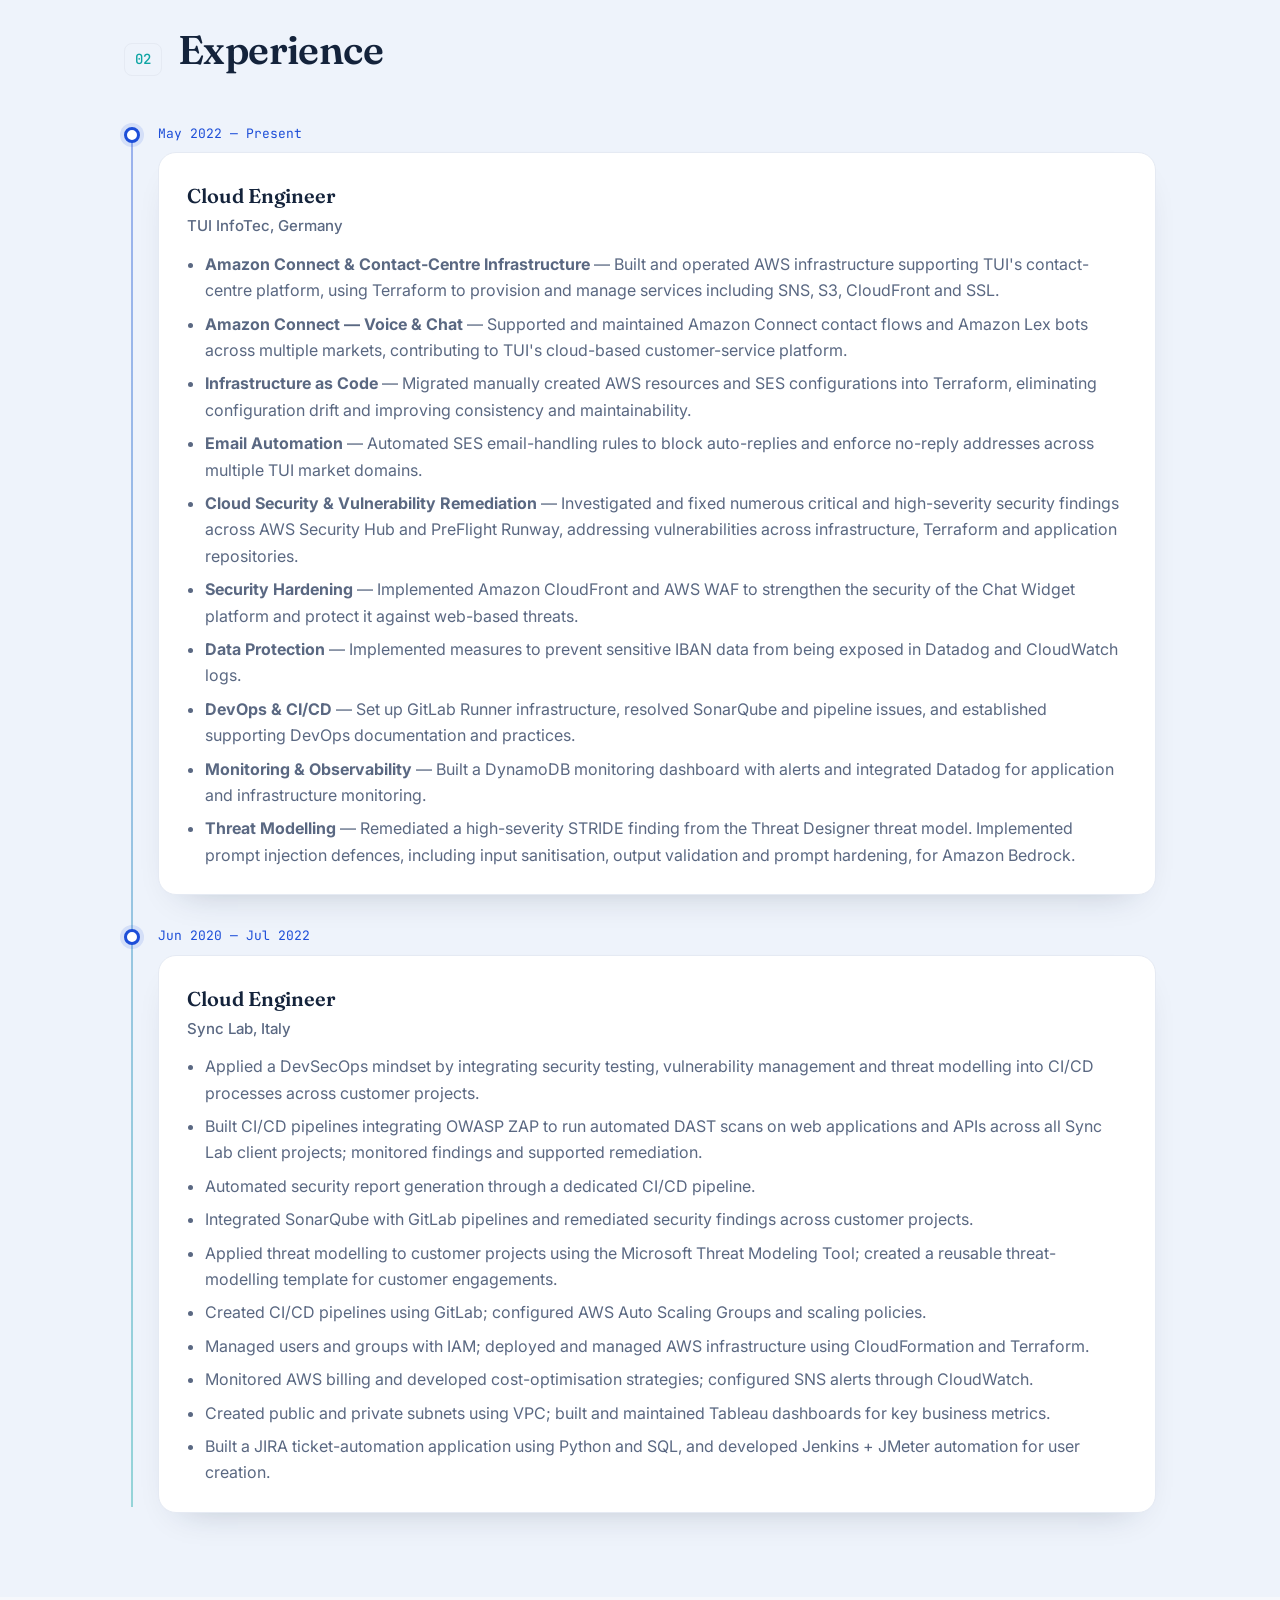
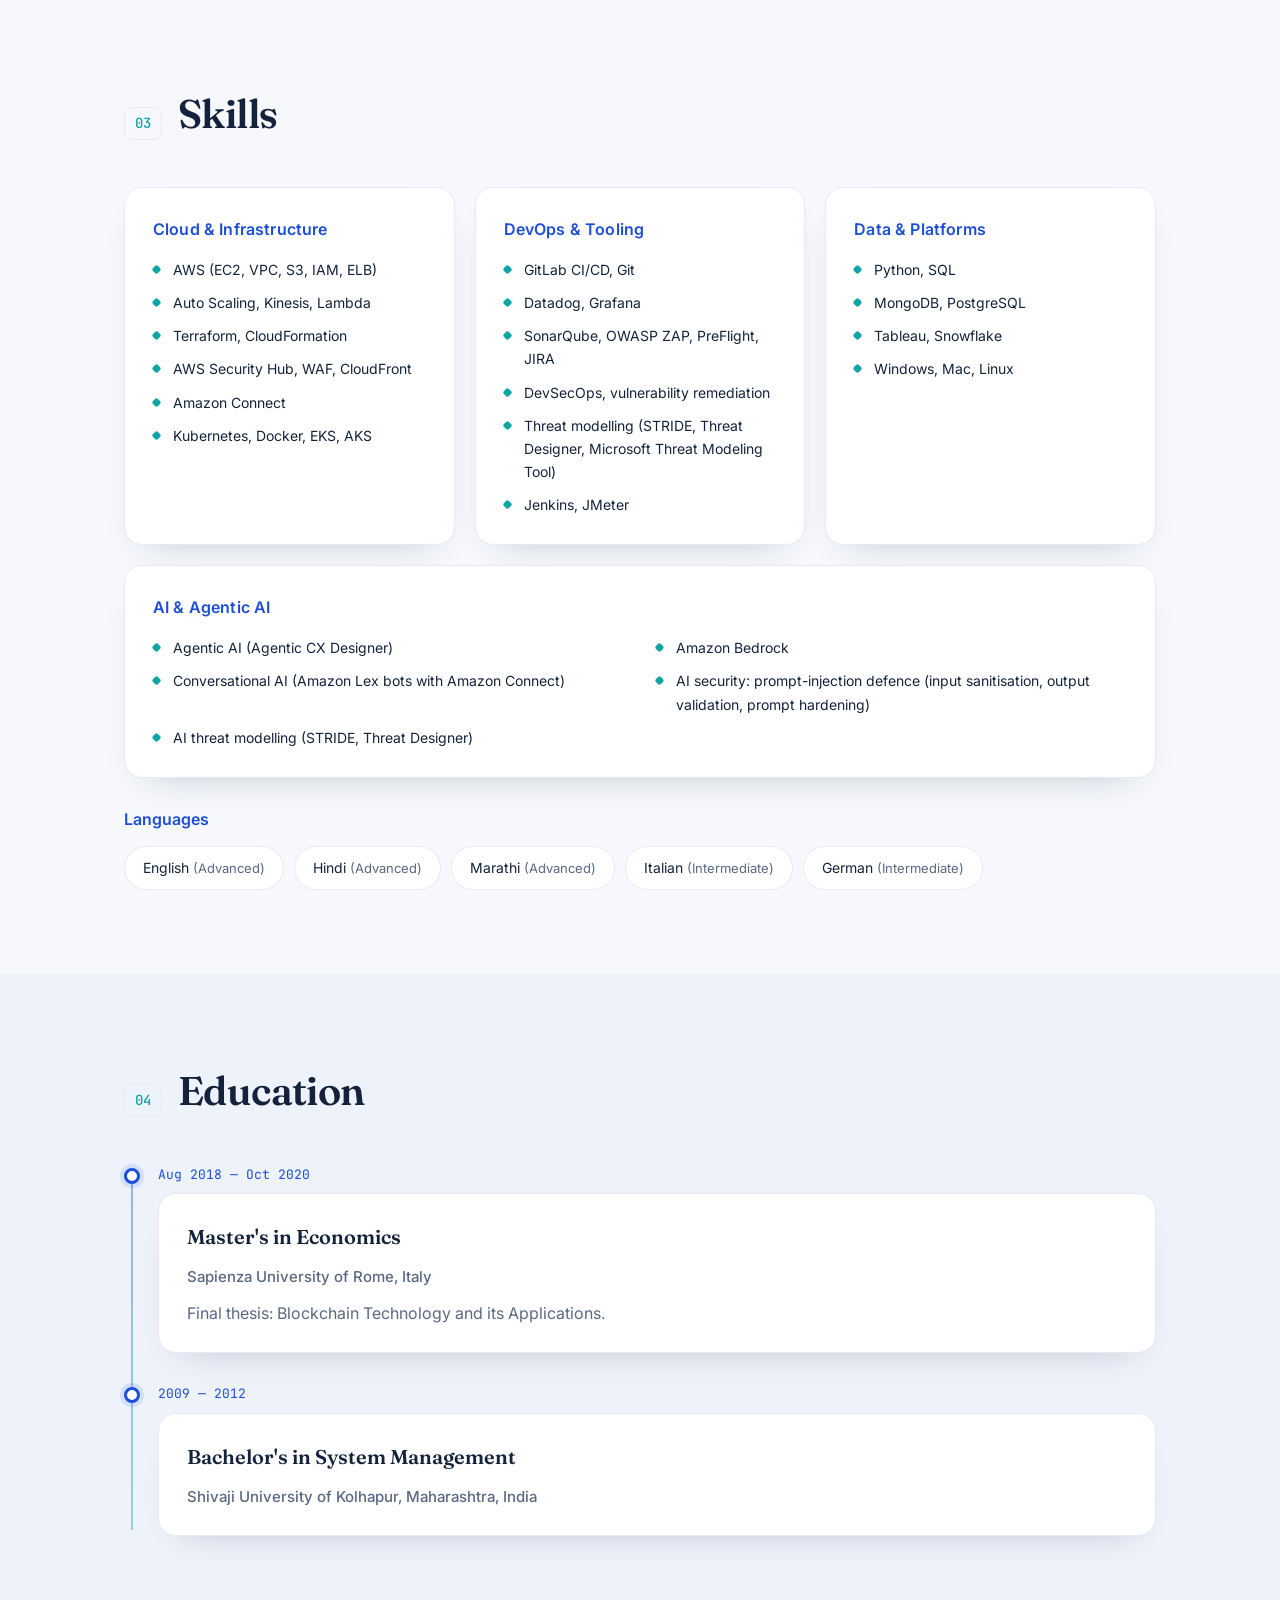
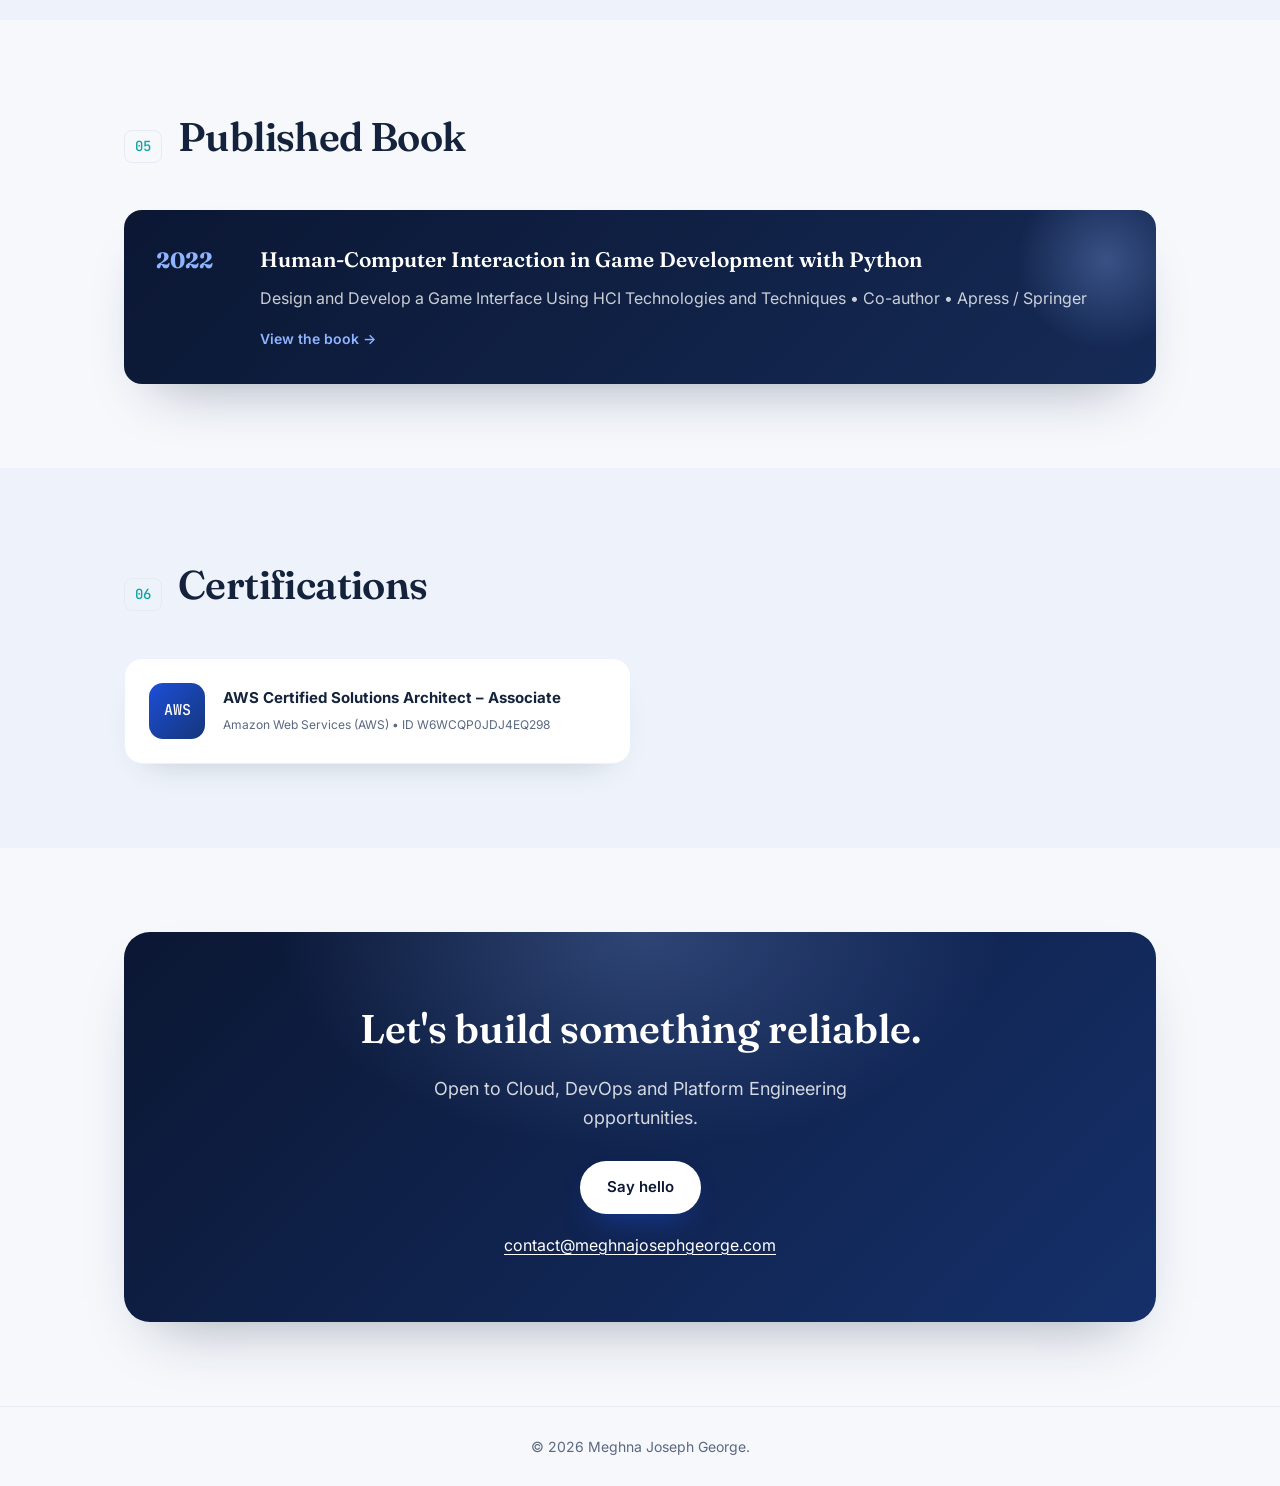
==== commit e5ef279e: "Profile and experience exactly per new CV (TUI from May 2022, 10 TUI + 10 Sync Lab bullets); AWS Sol" ====
--- a/index.html
+++ b/index.html
@@ -3,7 +3,7 @@
 <head>
   <meta charset="UTF-8" />
   <meta name="viewport" content="width=device-width, initial-scale=1.0" />
-  <meta name="description" content="Meghna Joseph George — Cloud &amp; DevOps Engineer at TUI, AWS Certified Solutions Architect. Specialising in AWS, Terraform, DevSecOps, cloud security and Agentic AI." data-de-content="Meghna Joseph George — Cloud- &amp; DevOps-Engineer bei TUI, AWS Certified Solutions Architect. Spezialisiert auf AWS, Terraform, DevSecOps, Cloud-Security und Agentic AI." />
+  <meta name="description" content="Meghna Joseph George — Cloud &amp; DevOps Engineer at TUI, AWS Solutions Architect – Associate. Specialising in AWS, Terraform, DevSecOps, cloud security and Agentic AI." data-de-content="Meghna Joseph George — Cloud- &amp; DevOps-Engineer bei TUI, AWS Solutions Architect – Associate. Spezialisiert auf AWS, Terraform, DevSecOps, Cloud-Security und Agentic AI." />
   <link rel="canonical" href="https://meghnajosephgeorge.com/" />
   <link rel="alternate" hreflang="en" href="https://meghnajosephgeorge.com/" />
   <link rel="alternate" hreflang="de" href="https://meghnajosephgeorge.com/de/" />
@@ -61,7 +61,7 @@
       </div>
       <!-- METRICS (overlapping) -->
       <div class="metrics container">
-        <div class="metric"><span class="metric-num">AWS</span><span class="metric-label" data-en="Certified Solutions Architect" data-de="Certified Solutions Architect">Certified Solutions Architect</span></div>
+        <div class="metric"><span class="metric-num">AWS</span><span class="metric-label" data-en="Solutions Architect – Associate" data-de="Solutions Architect – Associate">Solutions Architect – Associate</span></div>
         <div class="metric"><span class="metric-num" data-count="5" data-suffix="+">0</span><span class="metric-label" data-en="years in Cloud &amp; DevOps" data-de="Jahre in Cloud &amp; DevOps">years in Cloud &amp; DevOps</span></div>
         <div class="metric"><span class="metric-num">IaC</span><span class="metric-label" data-en="Terraform &amp; CloudFormation" data-de="Terraform &amp; CloudFormation">Terraform &amp; CloudFormation</span></div>
         <div class="metric"><span class="metric-num" data-count="5">0</span><span class="metric-label" data-en="languages spoken" data-de="gesprochene Sprachen">languages spoken</span></div>
@@ -74,12 +74,12 @@
         <div class="section-head"><span class="section-no">01</span><h2 class="section-title" data-en="About" data-de="Über mich">About</h2></div>
         <div class="about-grid">
           <div>
-            <p class="lead" data-en="I&#x27;m a Cloud &amp; DevOps Engineer and AWS Certified Solutions Architect with a strong security focus, passionate about optimisation and the meeting point of development, security and operations — delivering code to customers quickly, reliably and securely." data-de="Ich bin Cloud- &amp; DevOps-Engineer und AWS Certified Solutions Architect mit starkem Security-Fokus — mit Leidenschaft für Optimierung und für die Schnittstelle von Entwicklung, Security und Betrieb, um Code schnell, zuverlässig und sicher zu den Kundinnen und Kunden zu bringen.">I'm a Cloud &amp; DevOps Engineer and AWS Certified Solutions Architect with a strong security focus, passionate about optimisation and the meeting point of development, security and operations — delivering code to customers quickly, reliably and securely.</p>
-            <p data-en="I have hands-on experience in AWS infrastructure, Terraform, DevSecOps and cloud security: vulnerability remediation, threat modelling, AWS Security Hub, CI/CD security and infrastructure hardening, with 100+ high and critical findings remediated. At TUI I continuously improve IT systems and infrastructure: building and operating the AWS platform behind the contact centre with Terraform, migrating manual deployments to Infrastructure as Code, integrating Datadog for monitoring and observability, and building streaming data ingestion with Kinesis and Lambda. I also work with Amazon Connect, Amazon Lex and Amazon Bedrock, with practical exposure to prompt-injection protection and Agentic CX Designer. Earlier, at Sync Lab, I built automated DAST scanning with OWASP ZAP and applied threat modelling to client projects. I work across Windows, Mac and Linux, I&#x27;m interested in cloud security, AI security and Agentic AI, and I&#x27;m deepening my analytics skills with Tableau and Snowflake." data-de="Ich verfüge über praktische Erfahrung in AWS-Infrastruktur, Terraform, DevSecOps und Cloud-Security: Behebung von Schwachstellen, Threat Modelling, AWS Security Hub, CI/CD-Security und Infrastruktur-Hardening, mit über 100 behobenen hohen und kritischen Findings. Bei TUI verbessere ich kontinuierlich IT-Systeme und Infrastruktur: Aufbau und Betrieb der AWS-Plattform hinter dem Contact Center mit Terraform, Migration manueller Deployments zu Infrastructure as Code, Integration von Datadog für Monitoring und Observability sowie Aufbau von Streaming-Datenaufnahme mit Kinesis und Lambda. Außerdem arbeite ich mit Amazon Connect, Amazon Lex und Amazon Bedrock und habe praktische Erfahrung mit Schutz vor Prompt Injection und Agentic CX Designer. Zuvor habe ich bei Sync Lab automatisierte DAST-Scans mit OWASP ZAP aufgebaut und Threat Modelling auf Kundenprojekte angewendet. Ich arbeite unter Windows, Mac und Linux, interessiere mich für Cloud-Security, KI-Security und Agentic AI und vertiefe meine Analytics-Kenntnisse mit Tableau und Snowflake.">I have hands-on experience in AWS infrastructure, Terraform, DevSecOps and cloud security: vulnerability remediation, threat modelling, AWS Security Hub, CI/CD security and infrastructure hardening, with 100+ high and critical findings remediated. At TUI I continuously improve IT systems and infrastructure: building and operating the AWS platform behind the contact centre with Terraform, migrating manual deployments to Infrastructure as Code, integrating Datadog for monitoring and observability, and building streaming data ingestion with Kinesis and Lambda. I also work with Amazon Connect, Amazon Lex and Amazon Bedrock, with practical exposure to prompt-injection protection and Agentic CX Designer. Earlier, at Sync Lab, I built automated DAST scanning with OWASP ZAP and applied threat modelling to client projects. I work across Windows, Mac and Linux, I'm interested in cloud security, AI security and Agentic AI, and I'm deepening my analytics skills with Tableau and Snowflake.</p>
+            <p class="lead" data-en="I&#x27;m a Cloud &amp; DevOps Engineer and AWS Solutions Architect – Associate with a strong security focus, passionate about optimisation and the meeting point of development, security and operations — delivering code to customers quickly, reliably and securely." data-de="Ich bin Cloud- &amp; DevOps-Engineer und AWS Solutions Architect – Associate mit starkem Security-Fokus — mit Leidenschaft für Optimierung und für die Schnittstelle von Entwicklung, Security und Betrieb, um Code schnell, zuverlässig und sicher zu den Kundinnen und Kunden zu bringen.">I'm a Cloud &amp; DevOps Engineer and AWS Solutions Architect – Associate with a strong security focus, passionate about optimisation and the meeting point of development, security and operations — delivering code to customers quickly, reliably and securely.</p>
+            <p data-en="Cloud &amp; DevOps Engineer with hands-on experience in AWS infrastructure, Terraform, DevSecOps and cloud security. Experienced in vulnerability remediation, threat modelling, AWS Security Hub, CI/CD security and infrastructure hardening, with 100+ high and critical findings remediated. Also experienced with Amazon Connect, Amazon Lex and Amazon Bedrock, with practical exposure to prompt-injection protection and Agentic CX Designer. Interested in cloud security, AI security, Agentic AI." data-de="Cloud- &amp; DevOps-Engineer mit praktischer Erfahrung in AWS-Infrastruktur, Terraform, DevSecOps und Cloud-Security. Erfahren in Schwachstellenbehebung, Threat Modelling, AWS Security Hub, CI/CD-Security und Infrastruktur-Hardening, mit über 100 behobenen hohen und kritischen Findings. Außerdem Erfahrung mit Amazon Connect, Amazon Lex und Amazon Bedrock, mit praktischer Erfahrung im Schutz vor Prompt Injection und Agentic CX Designer. Interesse an Cloud-Security, KI-Security und Agentic AI.">Cloud &amp; DevOps Engineer with hands-on experience in AWS infrastructure, Terraform, DevSecOps and cloud security. Experienced in vulnerability remediation, threat modelling, AWS Security Hub, CI/CD security and infrastructure hardening, with 100+ high and critical findings remediated. Also experienced with Amazon Connect, Amazon Lex and Amazon Bedrock, with practical exposure to prompt-injection protection and Agentic CX Designer. Interested in cloud security, AI security, Agentic AI.</p>
           </div>
           <ul class="about-facts">
             <li><strong data-en="Role" data-de="Rolle">Role</strong><span data-en="Cloud Engineer" data-de="Cloud Engineer">Cloud Engineer</span></li>
-            <li><strong data-en="Company" data-de="Unternehmen">Company</strong><span data-en="TUI InfoTec &bull; since Apr 2022" data-de="TUI InfoTec &bull; seit Apr. 2022">TUI InfoTec &bull; since Apr 2022</span></li>
+            <li><strong data-en="Company" data-de="Unternehmen">Company</strong><span data-en="TUI InfoTec &bull; since May 2022" data-de="TUI InfoTec &bull; seit Mai 2022">TUI InfoTec &bull; since May 2022</span></li>
             <li><strong data-en="Certified" data-de="Zertifiziert">Certified</strong><span>AWS Solutions Architect – Associate</span></li>
             <li><strong data-en="Based in" data-de="Standort">Based in</strong><span data-en="Germany" data-de="Deutschland">Germany</span></li>
           </ul>
@@ -94,7 +94,7 @@
         <div class="xp">
           <article class="xp-item">
             <div class="xp-dot"></div>
-            <div class="xp-meta" data-en="Apr 2022 — Present" data-de="Apr. 2022 — heute">Apr 2022 — Present</div>
+            <div class="xp-meta" data-en="May 2022 — Present" data-de="Mai 2022 — heute">May 2022 — Present</div>
             <div class="xp-body">
               <h3>Cloud Engineer <span class="at" data-en="TUI InfoTec, Germany" data-de="TUI InfoTec, Deutschland">TUI InfoTec, Germany</span></h3>
               <ul>
@@ -108,12 +108,6 @@
                 <li data-en="&lt;strong&gt;DevOps &amp;amp; CI/CD&lt;/strong&gt; — Set up GitLab Runner infrastructure, resolved SonarQube and pipeline issues, and established supporting DevOps documentation and practices." data-de="&lt;strong&gt;DevOps &amp;amp; CI/CD&lt;/strong&gt; — Einrichtung der GitLab-Runner-Infrastruktur, Behebung von SonarQube- und Pipeline-Problemen sowie Aufbau begleitender DevOps-Dokumentation und -Praktiken."><strong>DevOps &amp; CI/CD</strong> — Set up GitLab Runner infrastructure, resolved SonarQube and pipeline issues, and established supporting DevOps documentation and practices.</li>
                 <li data-en="&lt;strong&gt;Monitoring &amp;amp; Observability&lt;/strong&gt; — Built a DynamoDB monitoring dashboard with alerts and integrated Datadog for application and infrastructure monitoring." data-de="&lt;strong&gt;Monitoring &amp;amp; Observability&lt;/strong&gt; — Aufbau eines DynamoDB-Monitoring-Dashboards mit Alarmen und Integration von Datadog für das Monitoring von Anwendungen und Infrastruktur."><strong>Monitoring &amp; Observability</strong> — Built a DynamoDB monitoring dashboard with alerts and integrated Datadog for application and infrastructure monitoring.</li>
                 <li data-en="&lt;strong&gt;Threat Modelling&lt;/strong&gt; — Remediated a high-severity STRIDE finding from the Threat Designer threat model. Implemented prompt injection defences, including input sanitisation, output validation and prompt hardening, for Amazon Bedrock." data-de="&lt;strong&gt;Threat Modelling&lt;/strong&gt; — Behebung eines hoch eingestuften STRIDE-Findings aus dem Threat-Designer-Threat-Model. Umsetzung von Schutzmaßnahmen gegen Prompt Injection für Amazon Bedrock, darunter Eingabe-Bereinigung, Ausgabe-Validierung und Prompt-Hardening."><strong>Threat Modelling</strong> — Remediated a high-severity STRIDE finding from the Threat Designer threat model. Implemented prompt injection defences, including input sanitisation, output validation and prompt hardening, for Amazon Bedrock.</li>
-                <li data-en="&lt;strong&gt;Security tooling and team support&lt;/strong&gt; — Implemented PreFlight and SonarQube and supported dev and ops teams day to day." data-de="&lt;strong&gt;Security-Tooling und Teamunterstützung&lt;/strong&gt; — Einführung von PreFlight und SonarQube sowie tägliche Unterstützung von Entwicklungs- und Betriebsteams."><strong>Security tooling and team support</strong> — Implemented PreFlight and SonarQube and supported dev and ops teams day to day.</li>
-                <li data-en="&lt;strong&gt;Security forums&lt;/strong&gt; — Attend the bi-weekly security forums with the ISO and Security team; share updates with the team and implement the resulting recommendations." data-de="&lt;strong&gt;Security-Foren&lt;/strong&gt; — Teilnahme an den zweiwöchentlichen Security-Foren mit dem ISO- und Security-Team; Weitergabe der Updates an das Team und Umsetzung der daraus resultierenden Empfehlungen."><strong>Security forums</strong> — Attend the bi-weekly security forums with the ISO and Security team; share updates with the team and implement the resulting recommendations.</li>
-                <li data-en="&lt;strong&gt;Security Hub monitoring&lt;/strong&gt; — Monitor AWS Security Hub findings via dashboards (Tableau) and support engineering teams through remediation." data-de="&lt;strong&gt;Security-Hub-Monitoring&lt;/strong&gt; — Monitoring der AWS-Security-Hub-Findings über Dashboards (Tableau) und Unterstützung der Engineering-Teams bei der Behebung."><strong>Security Hub monitoring</strong> — Monitor AWS Security Hub findings via dashboards (Tableau) and support engineering teams through remediation.</li>
-                <li data-en="&lt;strong&gt;Threat modelling in projects&lt;/strong&gt; — Conduct threat modelling on team projects and applications with TUI&#x27;s Threat Designer tool, in collaboration with the Security team and following its recommended approach." data-de="&lt;strong&gt;Threat Modelling in Projekten&lt;/strong&gt; — Durchführung von Threat Modelling für Teamprojekte und Anwendungen mit dem Threat-Designer-Tool von TUI, in Zusammenarbeit mit dem Security-Team und nach dessen empfohlenem Vorgehen."><strong>Threat modelling in projects</strong> — Conduct threat modelling on team projects and applications with TUI's Threat Designer tool, in collaboration with the Security team and following its recommended approach.</li>
-                <li data-en="&lt;strong&gt;Cost visibility&lt;/strong&gt; — Applied MAP 2.0 tagging and removed deprecated resources to improve cost visibility." data-de="&lt;strong&gt;Kostentransparenz&lt;/strong&gt; — Umsetzung von MAP-2.0-Tagging und Entfernung veralteter Ressourcen für mehr Kostentransparenz."><strong>Cost visibility</strong> — Applied MAP 2.0 tagging and removed deprecated resources to improve cost visibility.</li>
-                <li data-en="&lt;strong&gt;Streaming data and analytics&lt;/strong&gt; — Built streaming data ingestion with Kinesis and Lambda; building analytics skills with Tableau and Snowflake." data-de="&lt;strong&gt;Streaming-Daten und Analytics&lt;/strong&gt; — Aufbau von Streaming-Datenaufnahme mit Kinesis und Lambda; Ausbau der Analytics-Kenntnisse mit Tableau und Snowflake."><strong>Streaming data and analytics</strong> — Built streaming data ingestion with Kinesis and Lambda; building analytics skills with Tableau and Snowflake.</li>
               </ul>
             </div>
           </article>
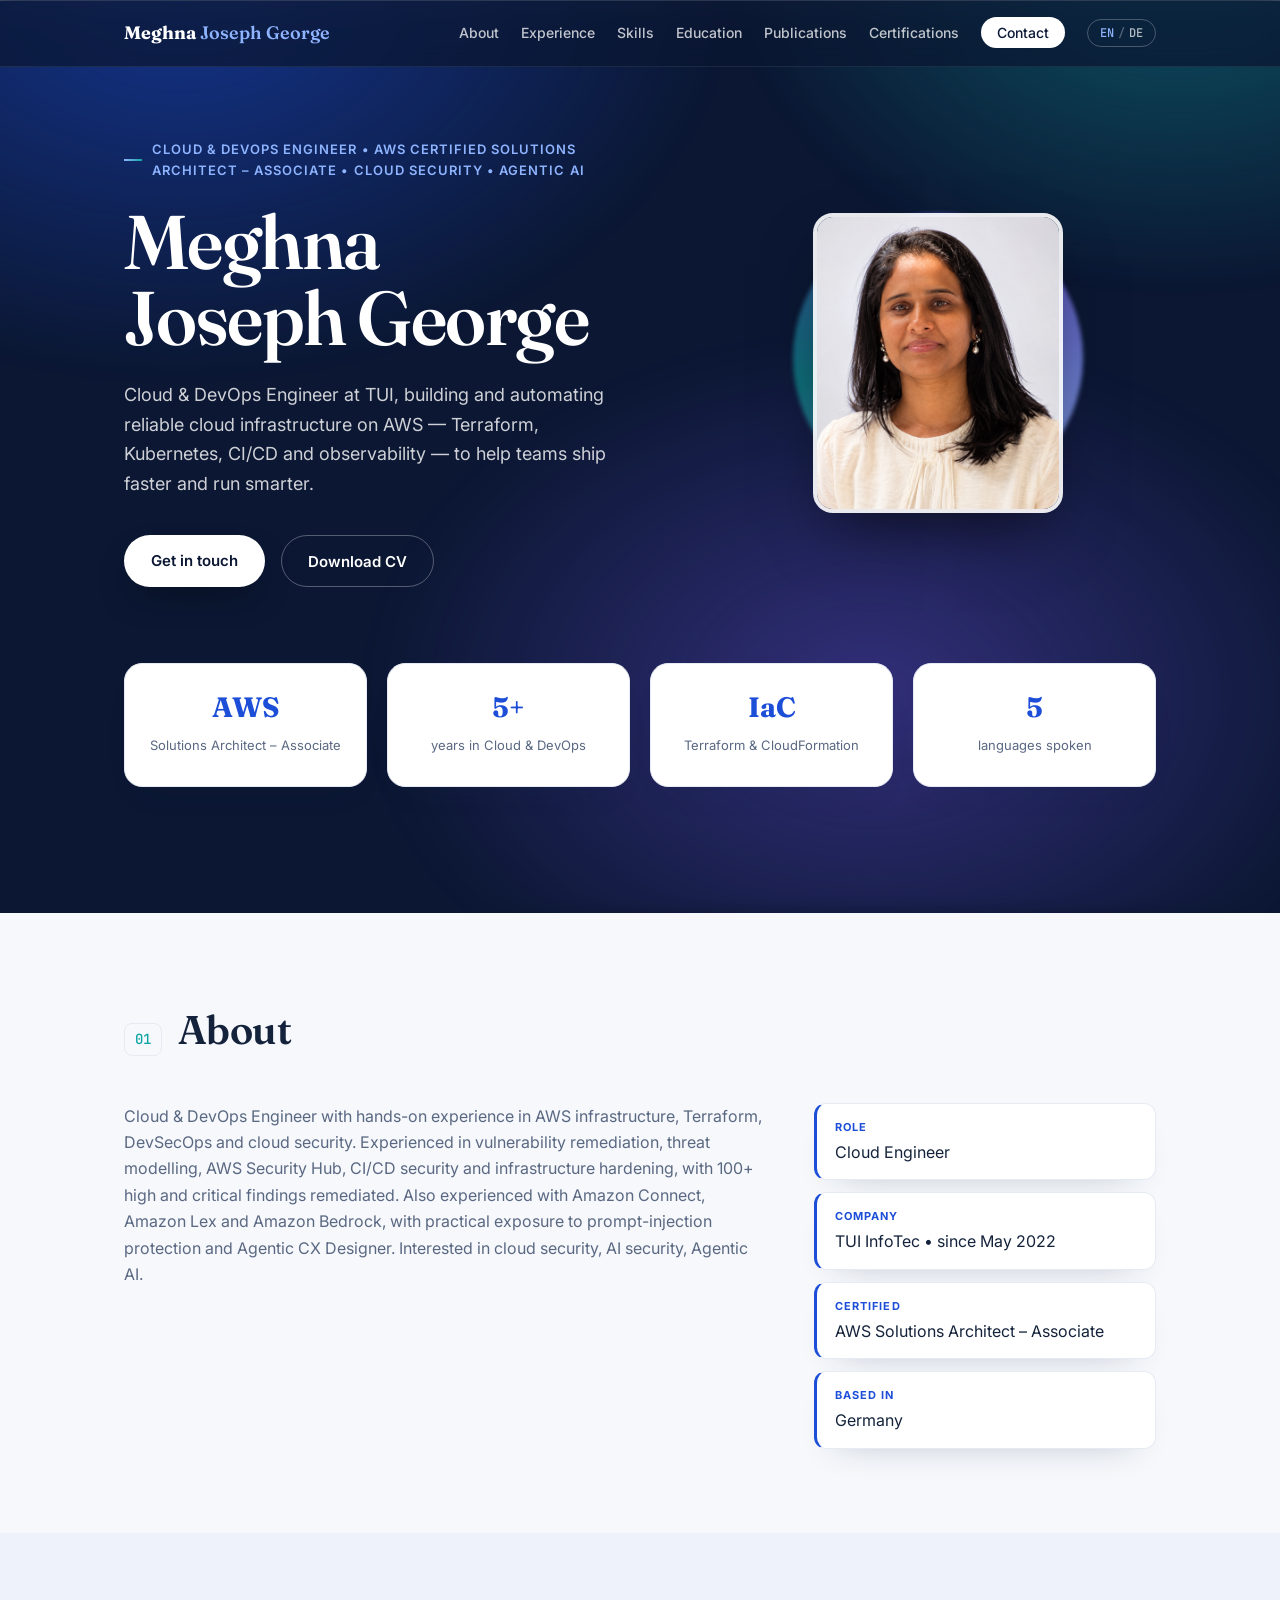
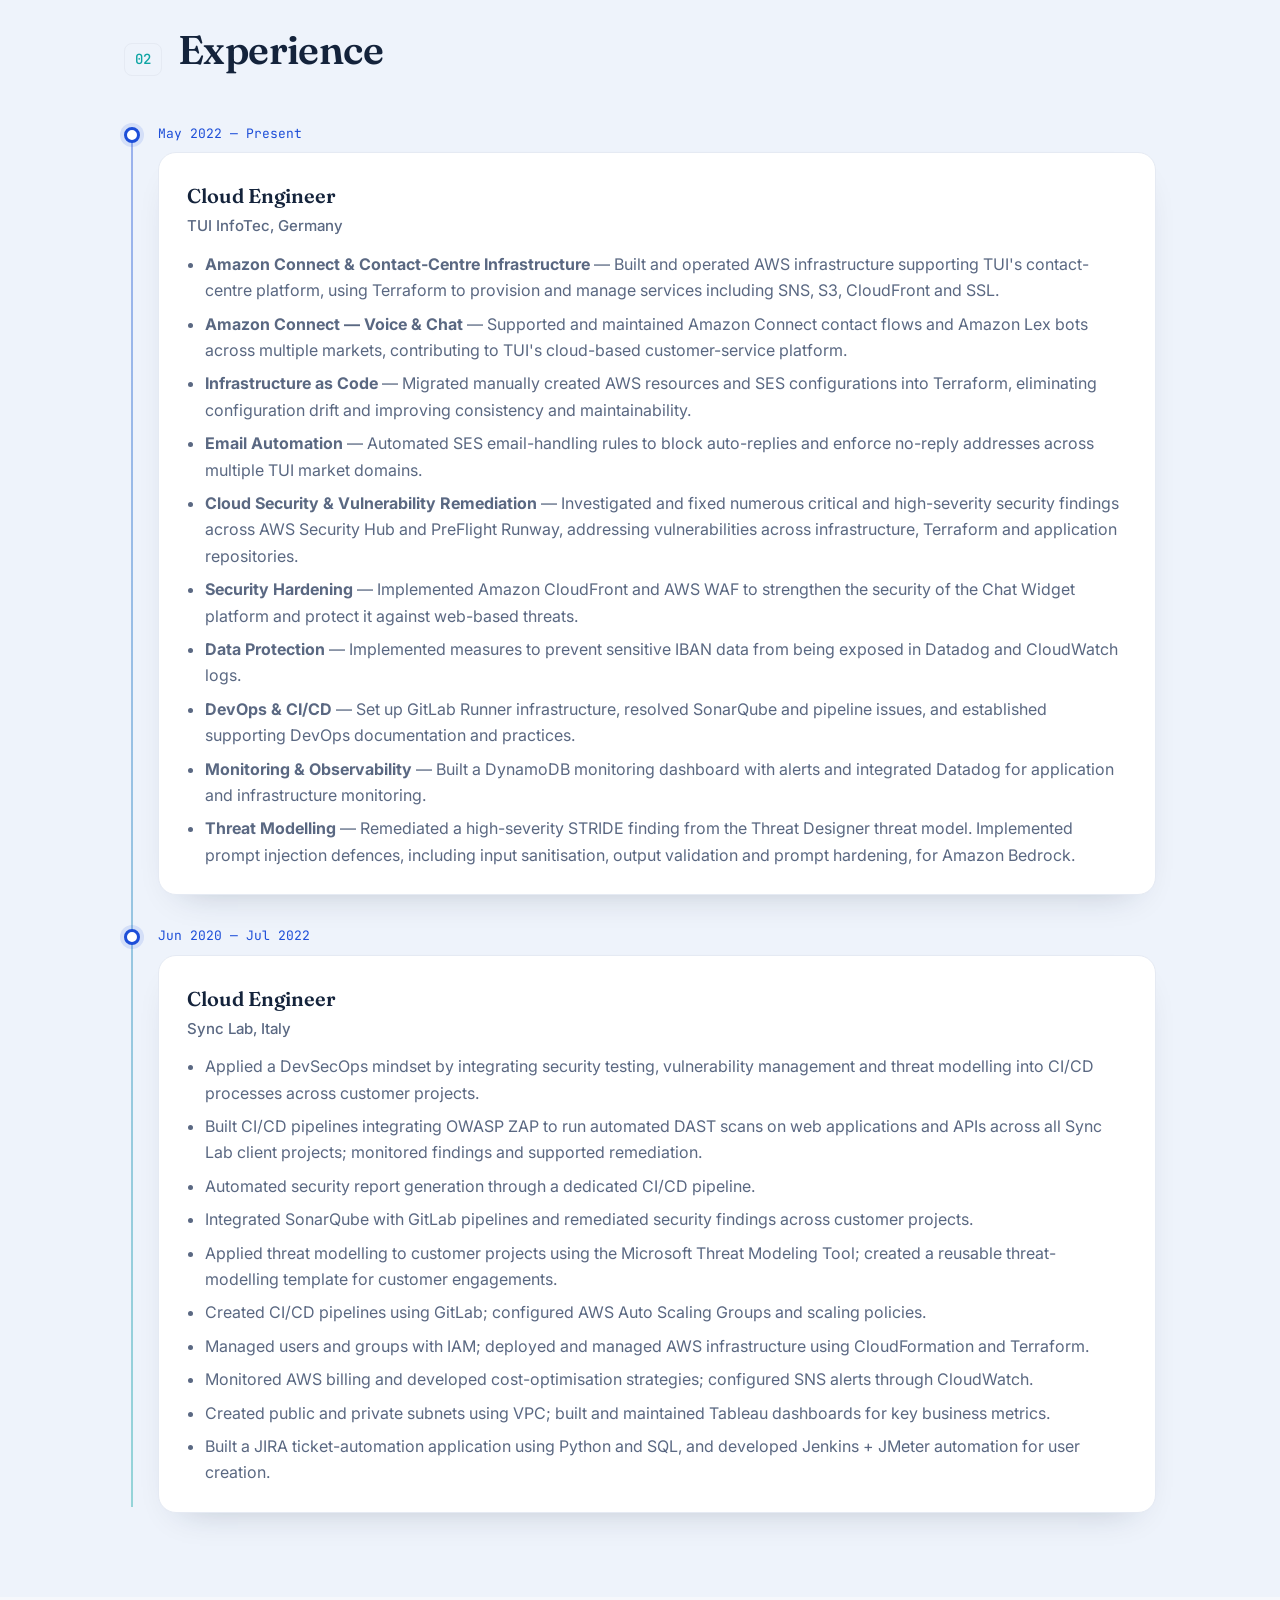
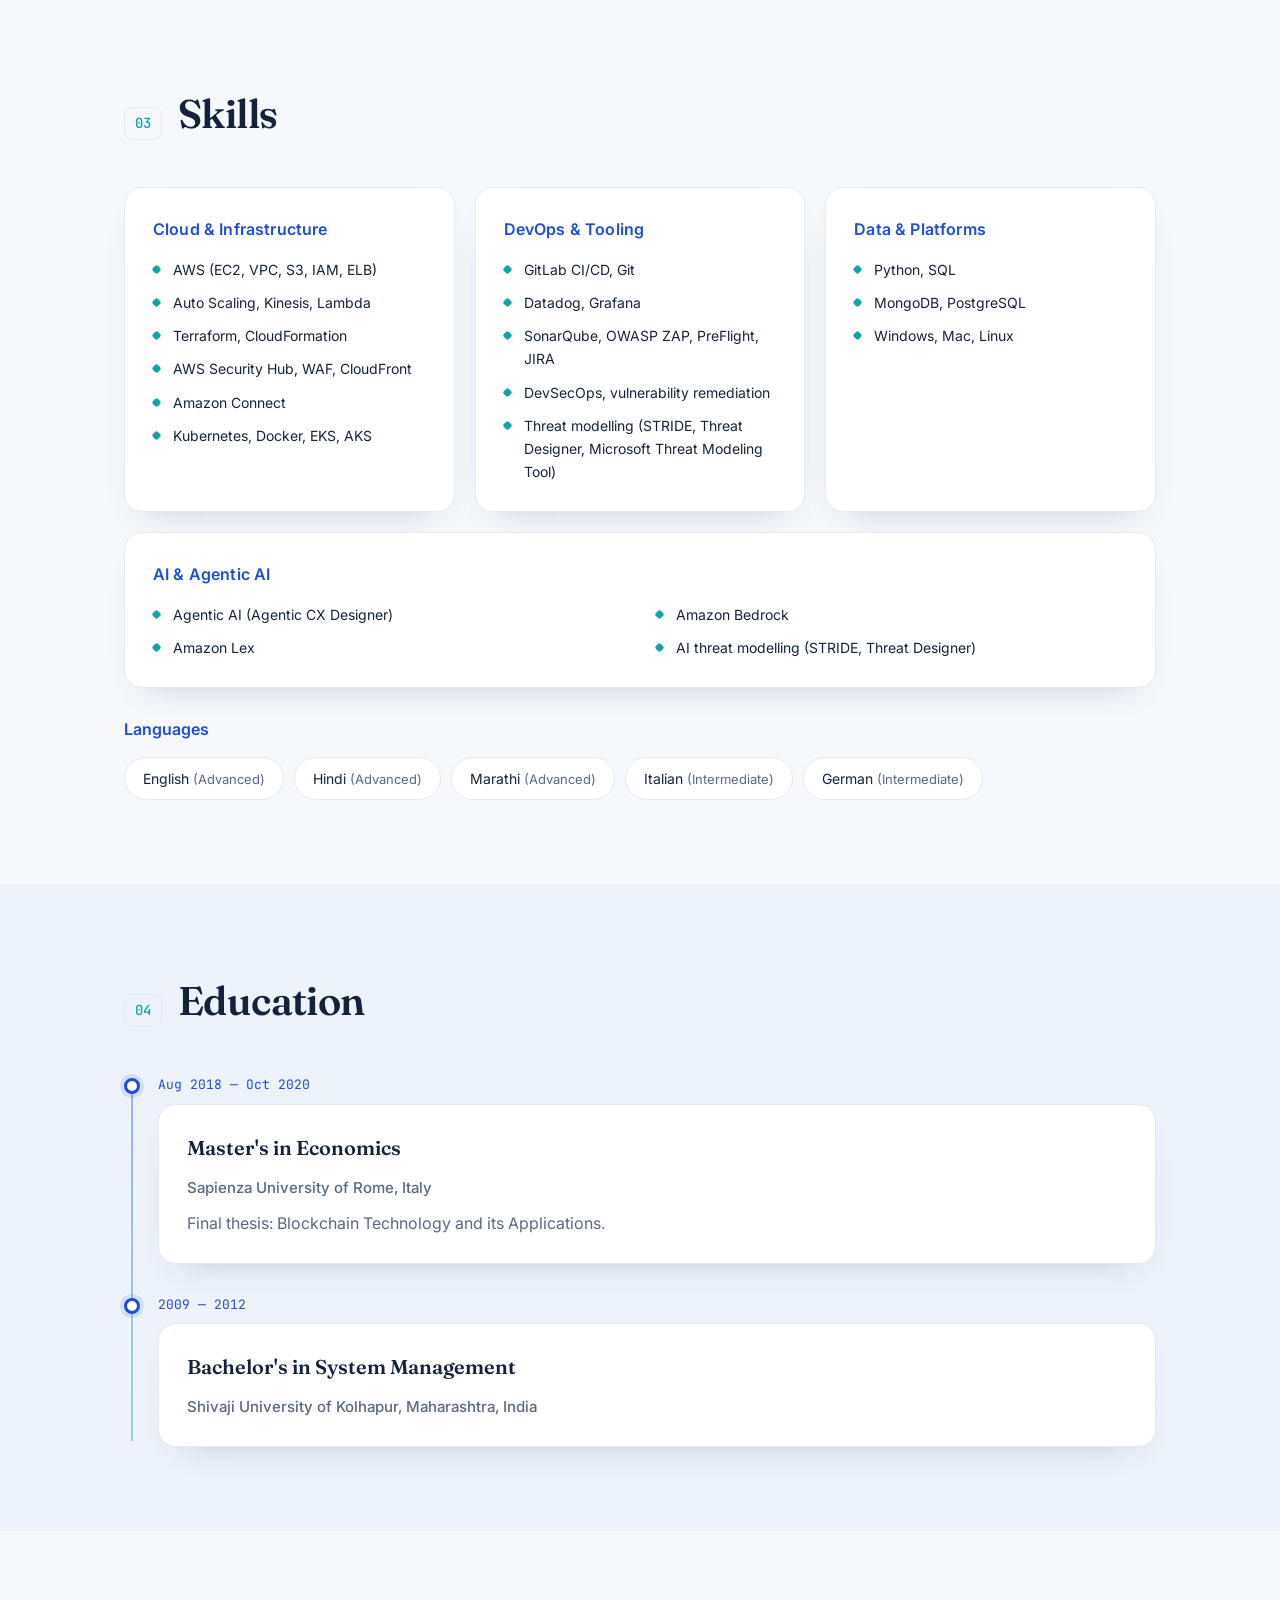
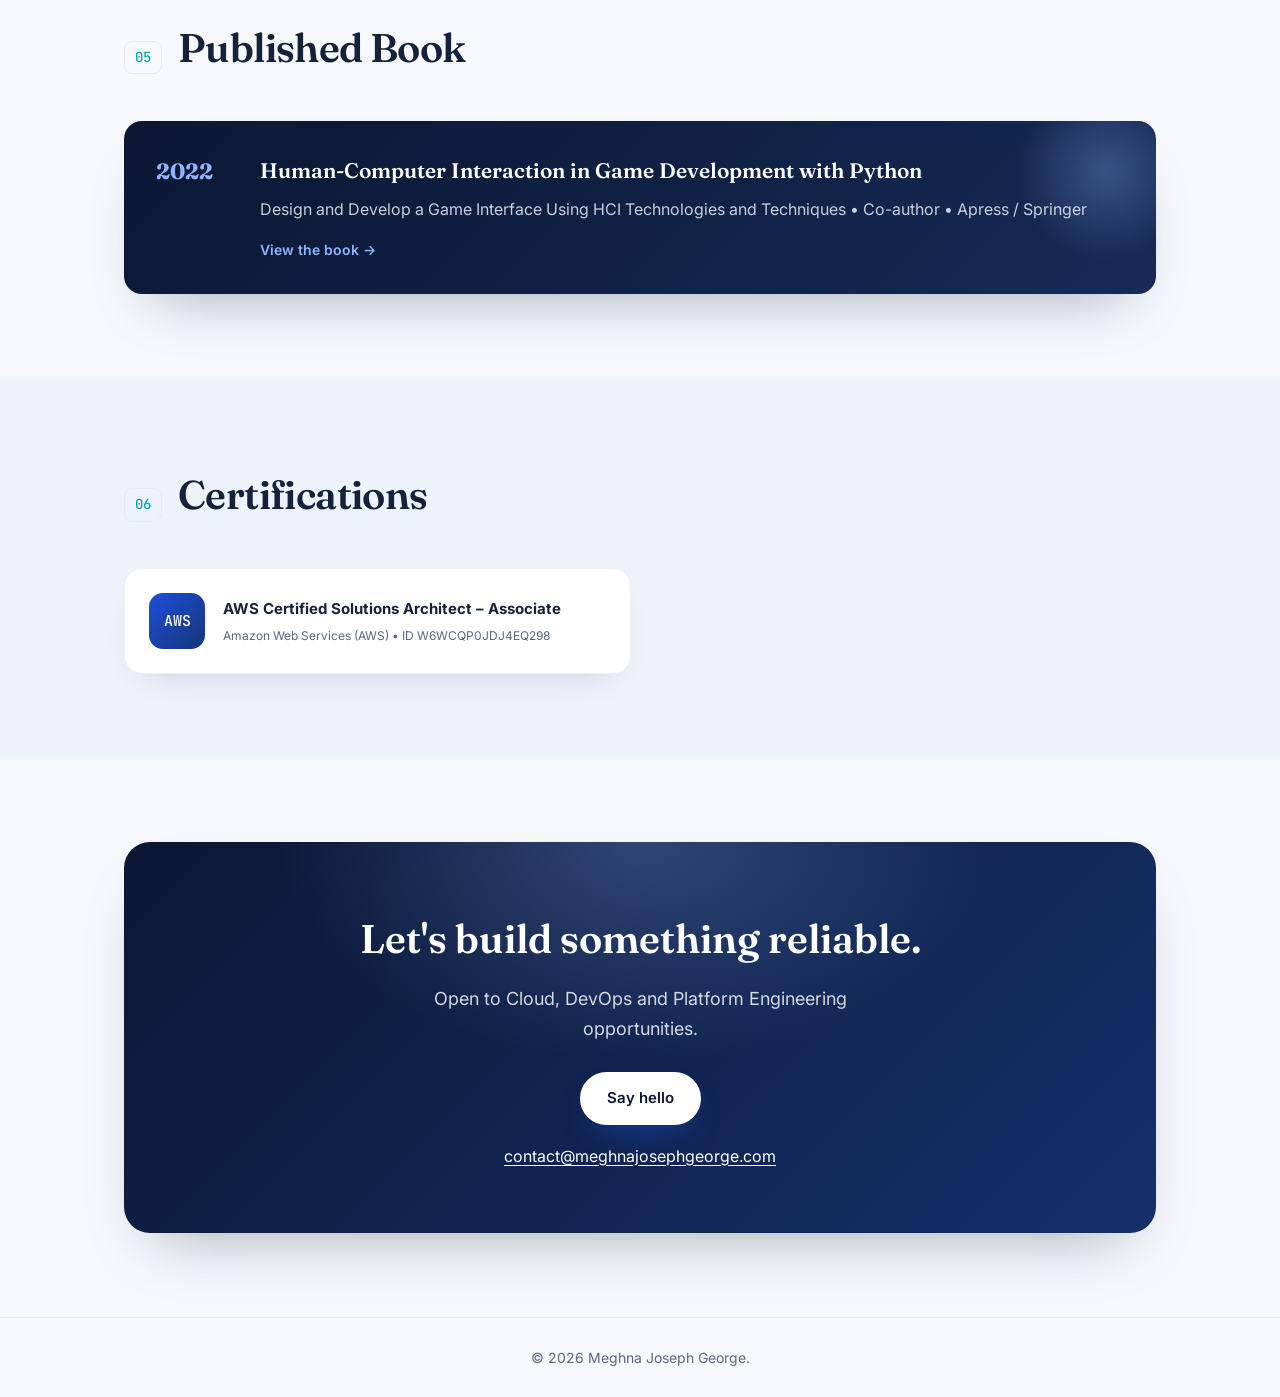
==== commit 1b622ae3: "Website: remove About lead line, trim skills (Jenkins/JMeter, Tableau/Snowflake), shorten AI & Agent" ====
--- a/index.html
+++ b/index.html
@@ -74,7 +74,6 @@
         <div class="section-head"><span class="section-no">01</span><h2 class="section-title" data-en="About" data-de="Über mich">About</h2></div>
         <div class="about-grid">
           <div>
-            <p class="lead" data-en="I&#x27;m a Cloud &amp; DevOps Engineer and AWS Solutions Architect – Associate with a strong security focus, passionate about optimisation and the meeting point of development, security and operations — delivering code to customers quickly, reliably and securely." data-de="Ich bin Cloud- &amp; DevOps-Engineer und AWS Solutions Architect – Associate mit starkem Security-Fokus — mit Leidenschaft für Optimierung und für die Schnittstelle von Entwicklung, Security und Betrieb, um Code schnell, zuverlässig und sicher zu den Kundinnen und Kunden zu bringen.">I'm a Cloud &amp; DevOps Engineer and AWS Solutions Architect – Associate with a strong security focus, passionate about optimisation and the meeting point of development, security and operations — delivering code to customers quickly, reliably and securely.</p>
             <p data-en="Cloud &amp; DevOps Engineer with hands-on experience in AWS infrastructure, Terraform, DevSecOps and cloud security. Experienced in vulnerability remediation, threat modelling, AWS Security Hub, CI/CD security and infrastructure hardening, with 100+ high and critical findings remediated. Also experienced with Amazon Connect, Amazon Lex and Amazon Bedrock, with practical exposure to prompt-injection protection and Agentic CX Designer. Interested in cloud security, AI security, Agentic AI." data-de="Cloud- &amp; DevOps-Engineer mit praktischer Erfahrung in AWS-Infrastruktur, Terraform, DevSecOps und Cloud-Security. Erfahren in Schwachstellenbehebung, Threat Modelling, AWS Security Hub, CI/CD-Security und Infrastruktur-Hardening, mit über 100 behobenen hohen und kritischen Findings. Außerdem Erfahrung mit Amazon Connect, Amazon Lex und Amazon Bedrock, mit praktischer Erfahrung im Schutz vor Prompt Injection und Agentic CX Designer. Interesse an Cloud-Security, KI-Security und Agentic AI.">Cloud &amp; DevOps Engineer with hands-on experience in AWS infrastructure, Terraform, DevSecOps and cloud security. Experienced in vulnerability remediation, threat modelling, AWS Security Hub, CI/CD security and infrastructure hardening, with 100+ high and critical findings remediated. Also experienced with Amazon Connect, Amazon Lex and Amazon Bedrock, with practical exposure to prompt-injection protection and Agentic CX Designer. Interested in cloud security, AI security, Agentic AI.</p>
           </div>
           <ul class="about-facts">
@@ -158,7 +157,6 @@
               <li>SonarQube, OWASP ZAP, PreFlight, JIRA</li>
               <li data-en="DevSecOps, vulnerability remediation" data-de="DevSecOps, Schwachstellenbehebung">DevSecOps, vulnerability remediation</li>
               <li data-en="Threat modelling (STRIDE, Threat Designer, Microsoft Threat Modeling Tool)" data-de="Threat Modelling (STRIDE, Threat Designer, Microsoft Threat Modeling Tool)">Threat modelling (STRIDE, Threat Designer, Microsoft Threat Modeling Tool)</li>
-              <li>Jenkins, JMeter</li>
             </ul>
           </div>
           <div class="skill-group">
@@ -166,7 +164,6 @@
             <ul>
               <li>Python, SQL</li>
               <li>MongoDB, PostgreSQL</li>
-              <li>Tableau, Snowflake</li>
               <li data-en="Windows, Mac, Linux" data-de="Windows, Mac, Linux">Windows, Mac, Linux</li>
             </ul>
           </div>
@@ -175,8 +172,7 @@
             <ul>
               <li data-en="Agentic AI (Agentic CX Designer)" data-de="Agentic AI (Agentic CX Designer)">Agentic AI (Agentic CX Designer)</li>
               <li data-en="Amazon Bedrock" data-de="Amazon Bedrock">Amazon Bedrock</li>
-              <li data-en="Conversational AI (Amazon Lex bots with Amazon Connect)" data-de="Conversational AI (Amazon-Lex-Bots mit Amazon Connect)">Conversational AI (Amazon Lex bots with Amazon Connect)</li>
-              <li data-en="AI security: prompt-injection defence (input sanitisation, output validation, prompt hardening)" data-de="KI-Security: Schutz vor Prompt Injection (Eingabe-Bereinigung, Ausgabe-Validierung, Prompt-Hardening)">AI security: prompt-injection defence (input sanitisation, output validation, prompt hardening)</li>
+              <li data-en="Amazon Lex" data-de="Amazon Lex">Amazon Lex</li>
               <li data-en="AI threat modelling (STRIDE, Threat Designer)" data-de="KI-Threat-Modelling (STRIDE, Threat Designer)">AI threat modelling (STRIDE, Threat Designer)</li>
             </ul>
           </div>
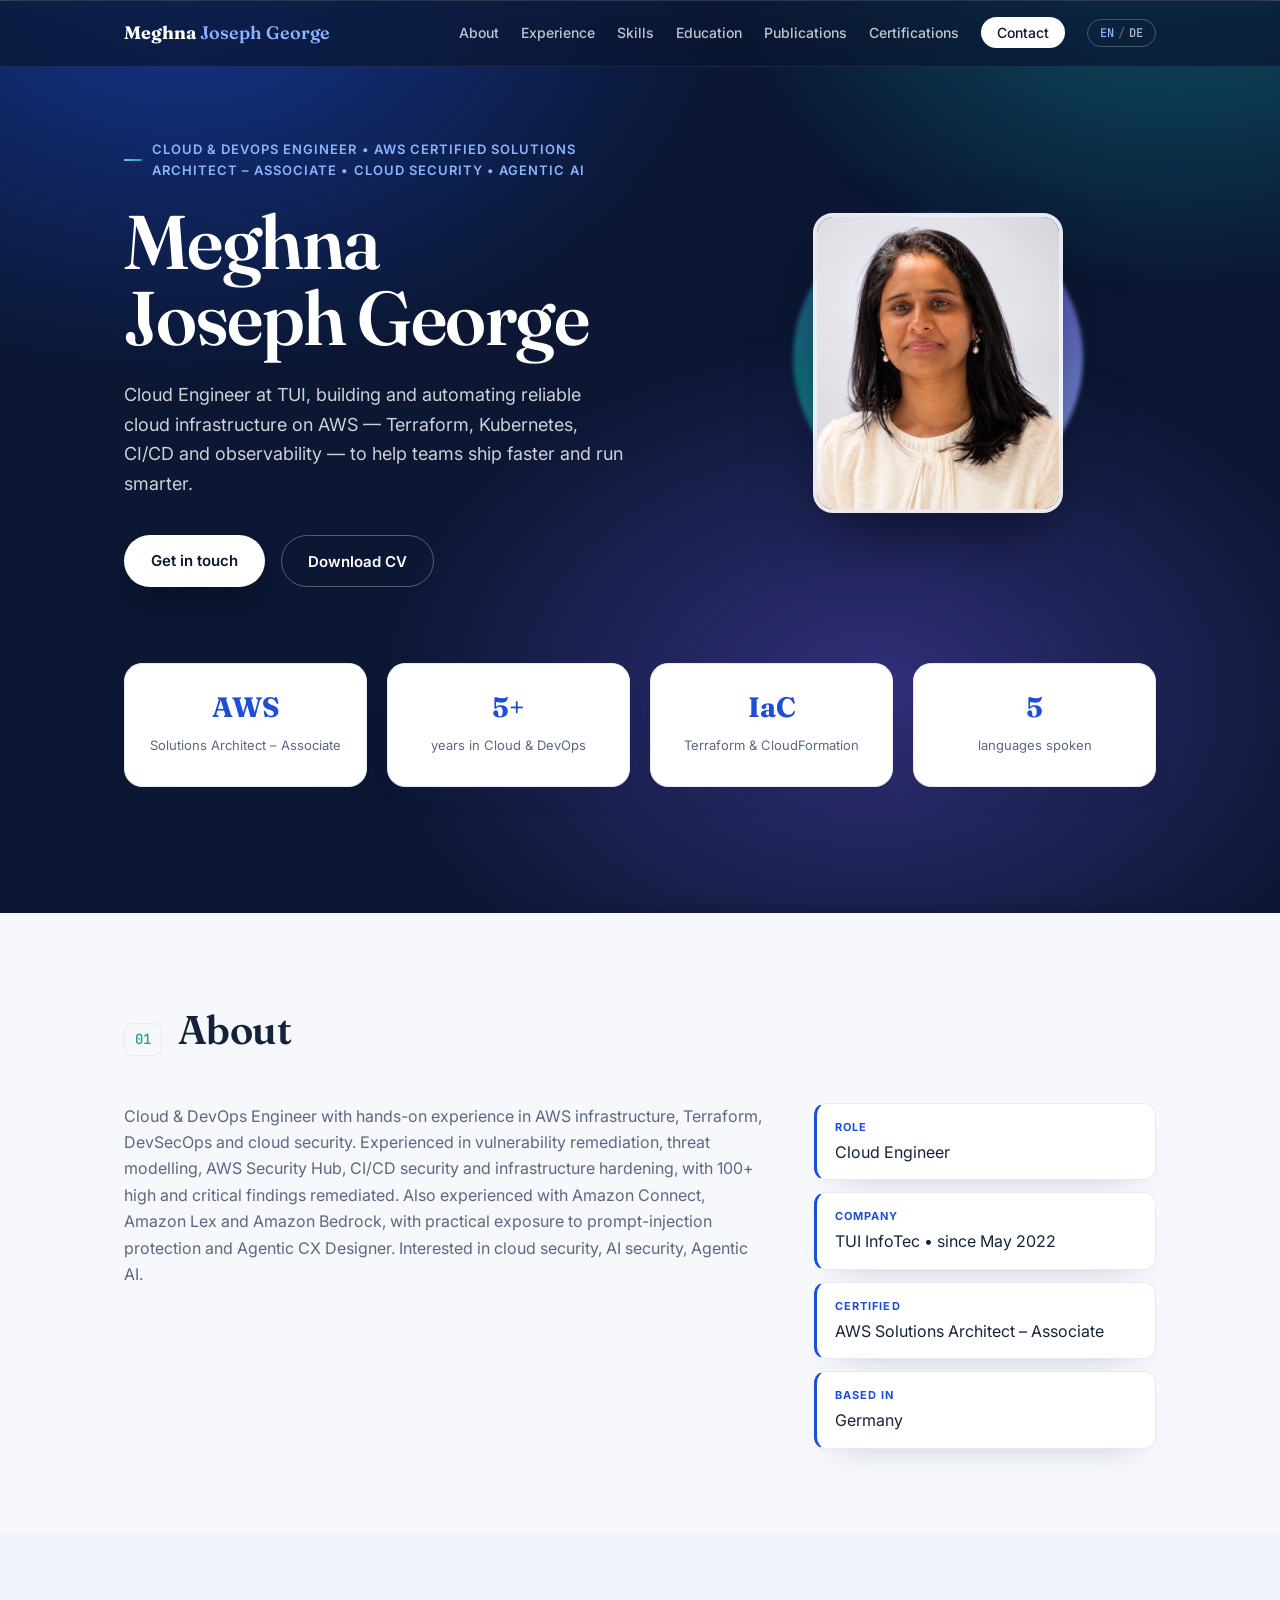
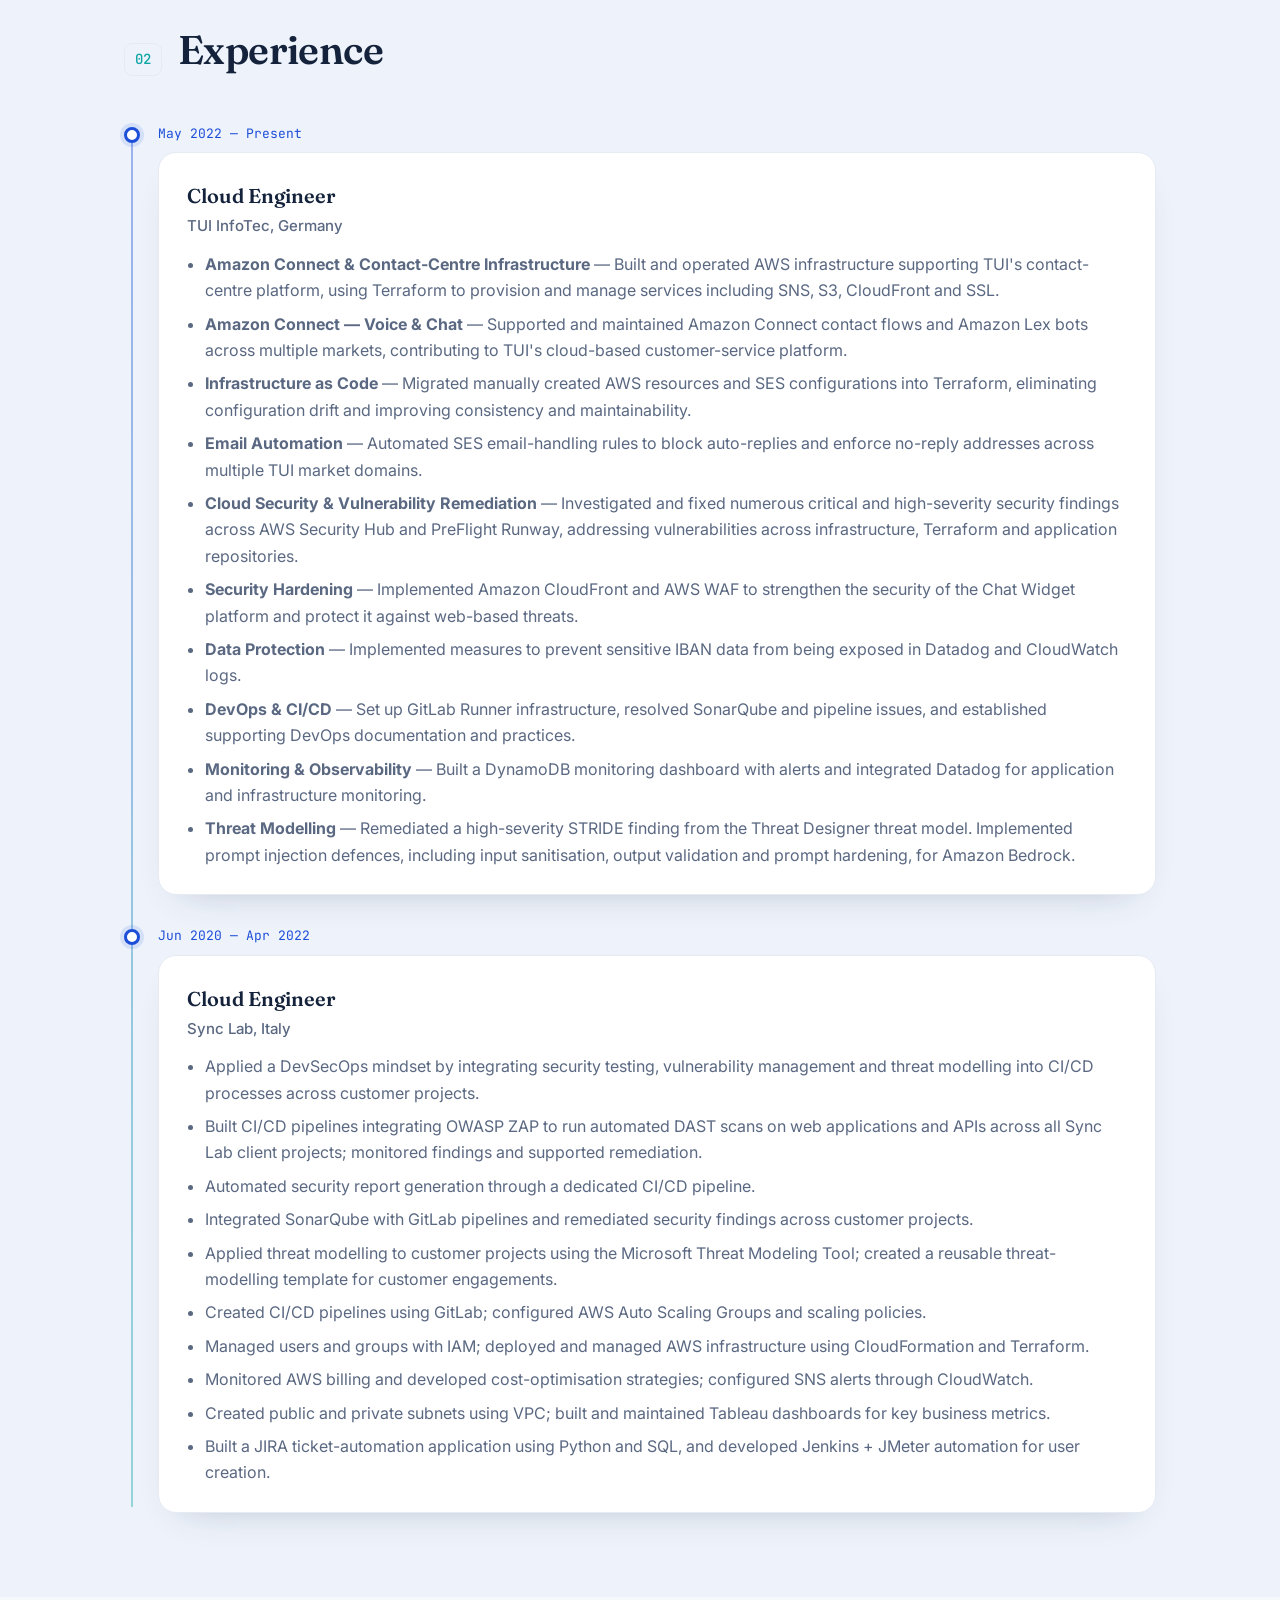
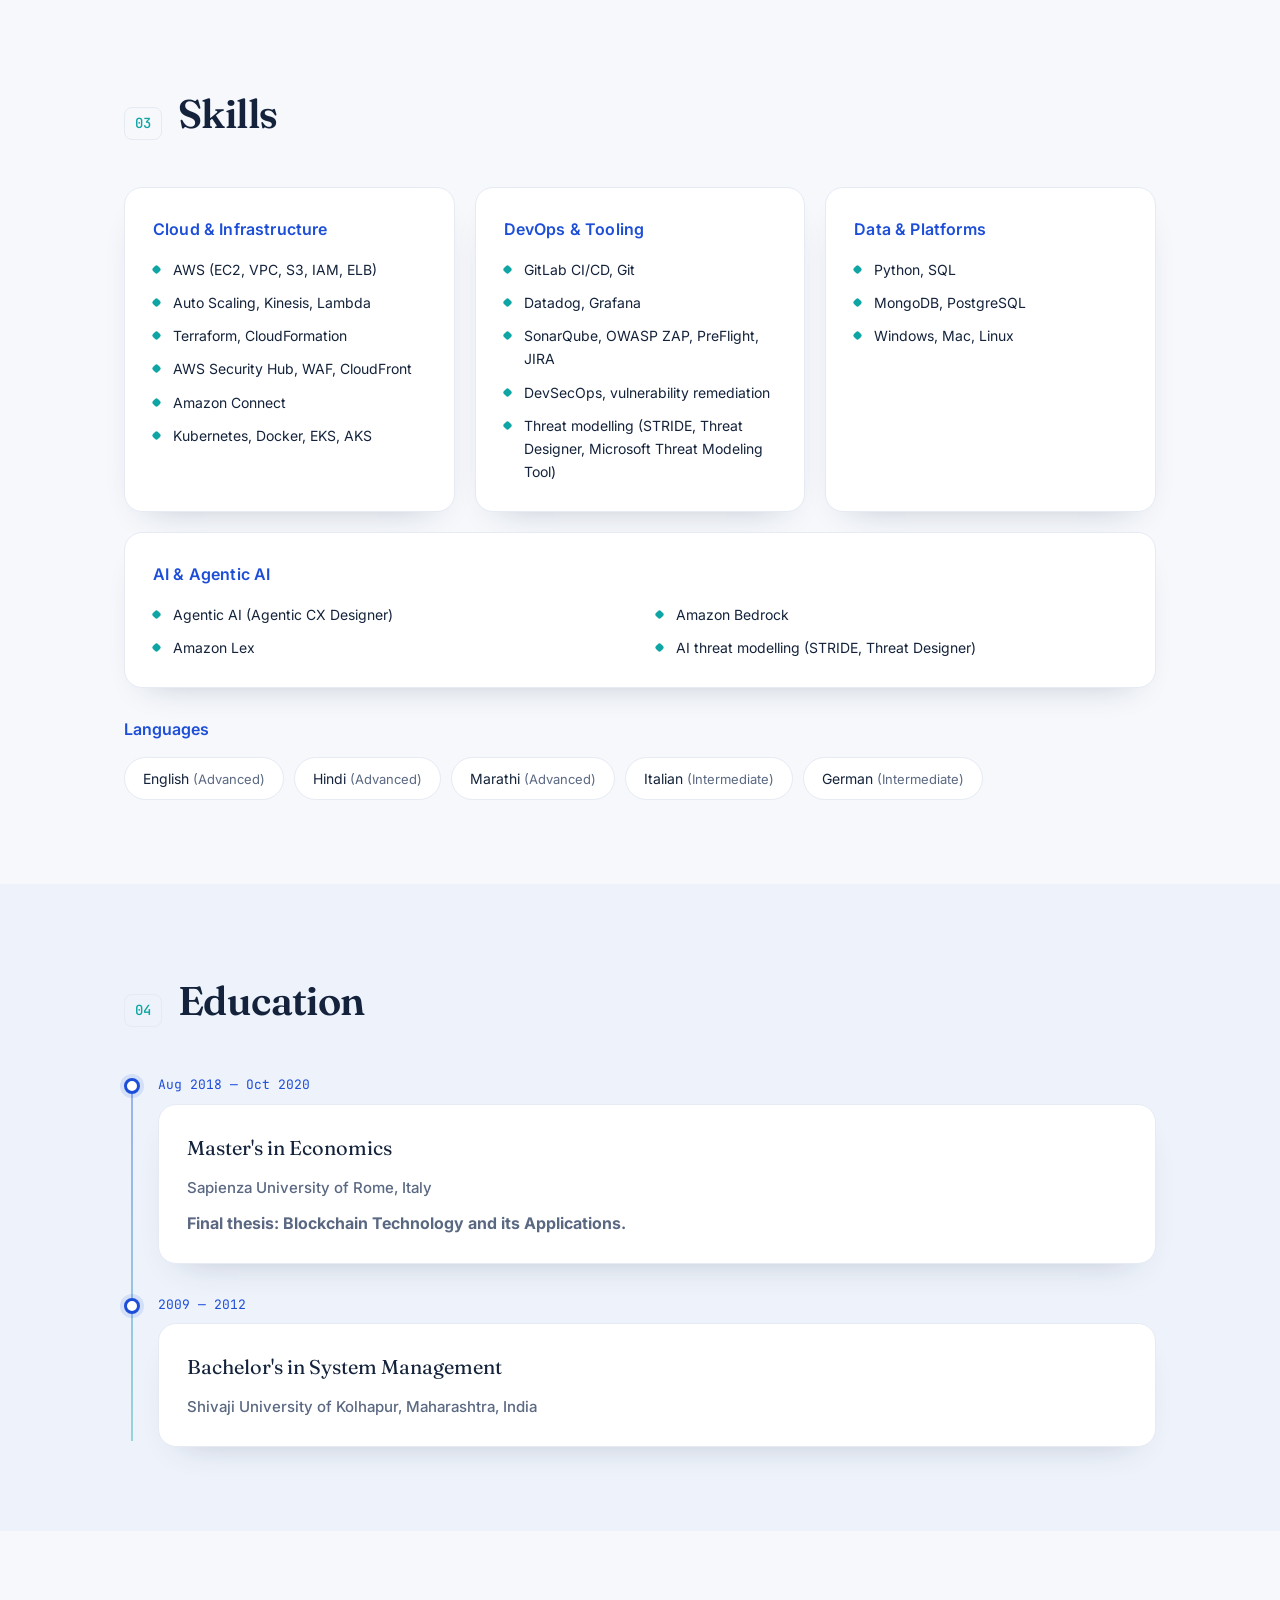
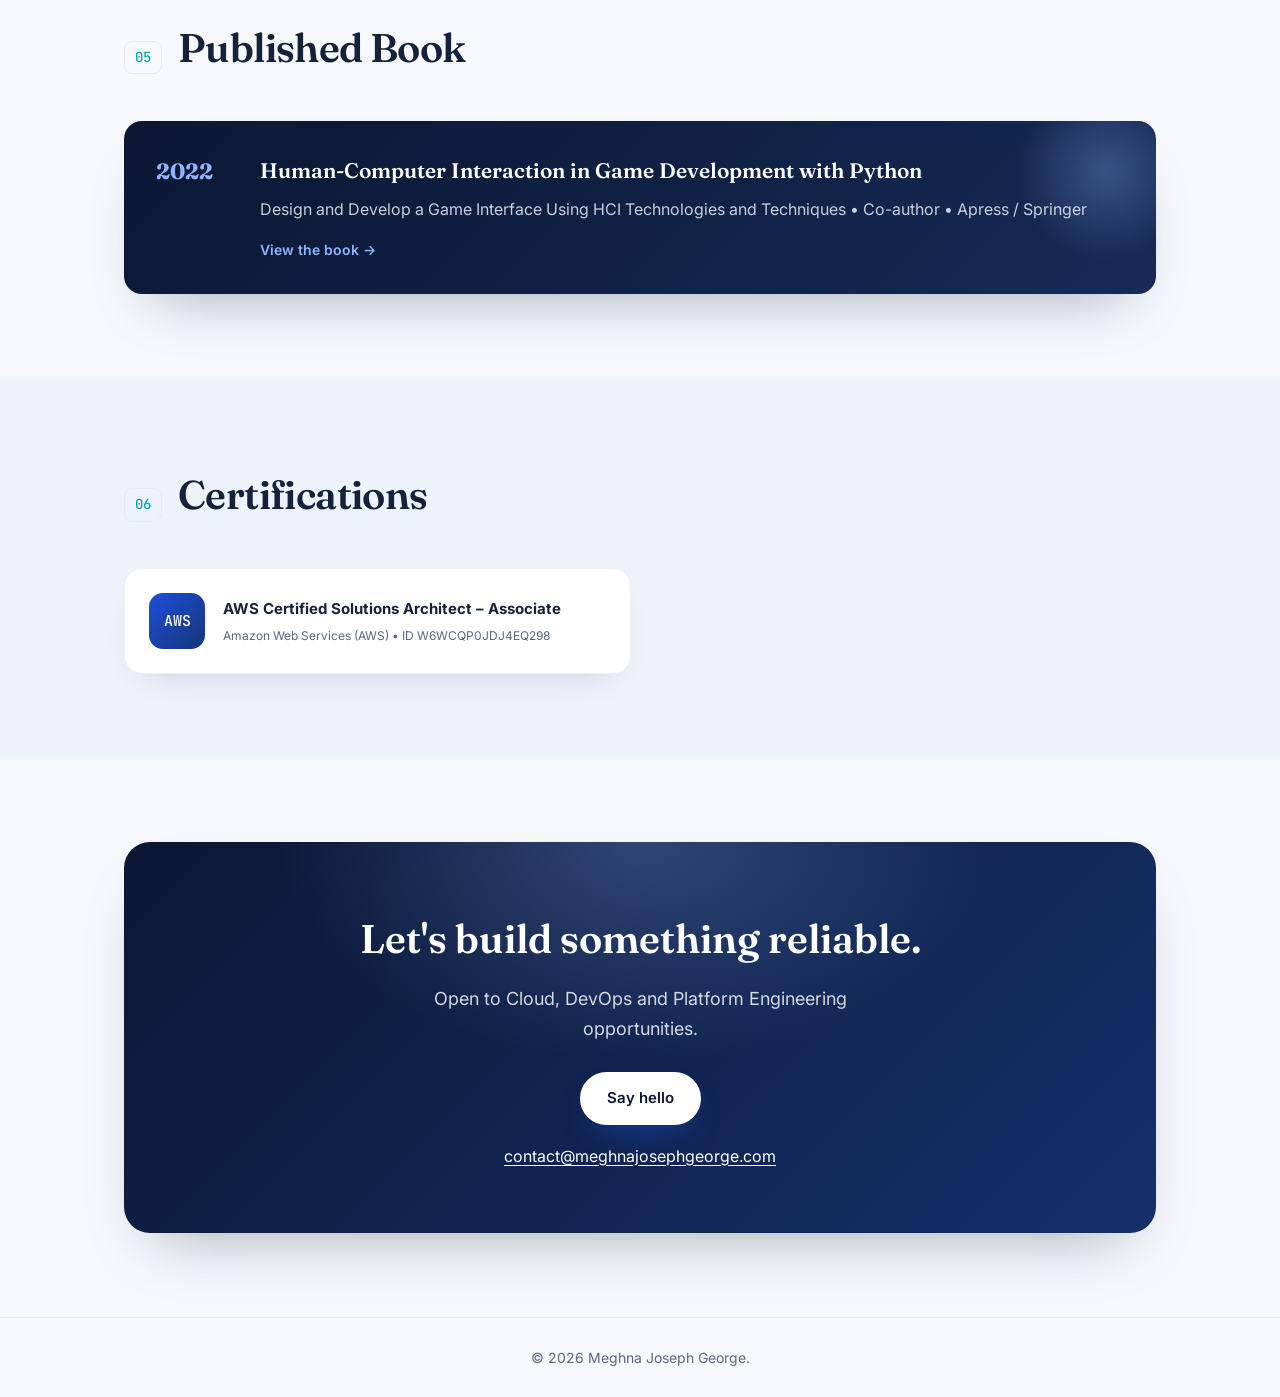
==== commit 6f4e7a8e: "Hero wording (Cloud Engineer), Sync Lab dates Jun 2020 - Apr 2022, education title/thesis weights (E" ====
--- a/index.html
+++ b/index.html
@@ -43,9 +43,9 @@
           <p class="eyebrow" data-en="Cloud &amp; DevOps Engineer • AWS Certified Solutions Architect – Associate • Cloud Security • Agentic AI" data-de="Cloud &amp; DevOps Engineer • AWS Certified Solutions Architect – Associate • Cloud Security • Agentic AI">Cloud &amp; DevOps Engineer • AWS Certified Solutions Architect – Associate • Cloud Security • Agentic AI</p>
           <h1>Meghna<br/>Joseph George</h1>
           <p class="hero-sub"
-             data-en="Cloud &amp; DevOps Engineer at TUI, building and automating reliable cloud infrastructure on AWS — Terraform, Kubernetes, CI/CD and observability — to help teams ship faster and run smarter."
-             data-de="Cloud- &amp; DevOps-Engineer bei TUI. Ich baue und automatisiere zuverlässige Cloud-Infrastruktur auf AWS — Terraform, Kubernetes, CI/CD und Observability — damit Teams schneller liefern und effizienter arbeiten.">
-            Cloud &amp; DevOps Engineer at TUI, building and automating reliable
+             data-en="Cloud Engineer at TUI, building and automating reliable cloud infrastructure on AWS — Terraform, Kubernetes, CI/CD and observability — to help teams ship faster and run smarter."
+             data-de="Cloud Engineer bei TUI. Ich baue und automatisiere zuverlässige Cloud-Infrastruktur auf AWS — Terraform, Kubernetes, CI/CD und Observability — damit Teams schneller liefern und effizienter arbeiten.">
+            Cloud Engineer at TUI, building and automating reliable
             cloud infrastructure on AWS — Terraform, Kubernetes, CI/CD and
             observability — to help teams ship faster and run smarter.
           </p>
@@ -112,7 +112,7 @@
           </article>
           <article class="xp-item">
             <div class="xp-dot"></div>
-            <div class="xp-meta" data-en="Jun 2020 — Jul 2022" data-de="Jun. 2020 — Jul. 2022">Jun 2020 — Jul 2022</div>
+            <div class="xp-meta" data-en="Jun 2020 — Apr 2022" data-de="Jun. 2020 — Apr. 2022">Jun 2020 — Apr 2022</div>
             <div class="xp-body">
               <h3>Cloud Engineer <span class="at" data-en="Sync Lab, Italy" data-de="Sync Lab, Italien">Sync Lab, Italy</span></h3>
               <ul>
@@ -199,15 +199,15 @@
             <div class="xp-dot"></div>
             <div class="xp-meta" data-en="Aug 2018 — Oct 2020" data-de="Aug. 2018 — Okt. 2020">Aug 2018 — Oct 2020</div>
             <div class="xp-body">
-              <h3 data-en="Master's in Economics" data-de="Master in Economics">Master's in Economics</h3><span class="at" data-en="Sapienza University of Rome, Italy" data-de="Universität La Sapienza, Rom, Italien">Sapienza University of Rome, Italy</span>
-              <p data-en="Final thesis: Blockchain Technology and its Applications." data-de="Masterarbeit: „Blockchain Technology and its Applications“.">Final thesis: Blockchain Technology and its Applications.</p>
+              <h3 class="edu-title" data-en="Master's in Economics" data-de="Master in Economics">Master's in Economics</h3><span class="at" data-en="Sapienza University of Rome, Italy" data-de="Universität La Sapienza, Rom, Italien">Sapienza University of Rome, Italy</span>
+              <p data-en="&lt;strong&gt;Final thesis: Blockchain Technology and its Applications.&lt;/strong&gt;" data-de="&lt;strong&gt;Masterarbeit: „Blockchain Technology and its Applications“.&lt;/strong&gt;"><strong>Final thesis: Blockchain Technology and its Applications.</strong></p>
             </div>
           </article>
           <article class="xp-item">
             <div class="xp-dot"></div>
             <div class="xp-meta">2009 — 2012</div>
             <div class="xp-body">
-              <h3 data-en="Bachelor's in System Management" data-de="Bachelor in System Management">Bachelor's in System Management</h3><span class="at" data-en="Shivaji University of Kolhapur, Maharashtra, India" data-de="Shivaji University of Kolhapur, Maharashtra, Indien">Shivaji University of Kolhapur, Maharashtra, India</span>
+              <h3 class="edu-title" data-en="Bachelor's in System Management" data-de="Bachelor in System Management">Bachelor's in System Management</h3><span class="at" data-en="Shivaji University of Kolhapur, Maharashtra, India" data-de="Shivaji University of Kolhapur, Maharashtra, Indien">Shivaji University of Kolhapur, Maharashtra, India</span>
             </div>
           </article>
         </div>
--- a/styles.css
+++ b/styles.css
@@ -218,3 +218,6 @@
 .skill-group-wide { grid-column: 1 / -1; }
 .skill-group-wide ul { grid-template-columns: repeat(2, minmax(0, 1fr)); column-gap: 32px; }
 @media (max-width: 860px) { .skill-group-wide ul { grid-template-columns: 1fr; } }
+
+/* Education degree titles in regular weight */
+.xp-body h3.edu-title { font-weight: 400; }
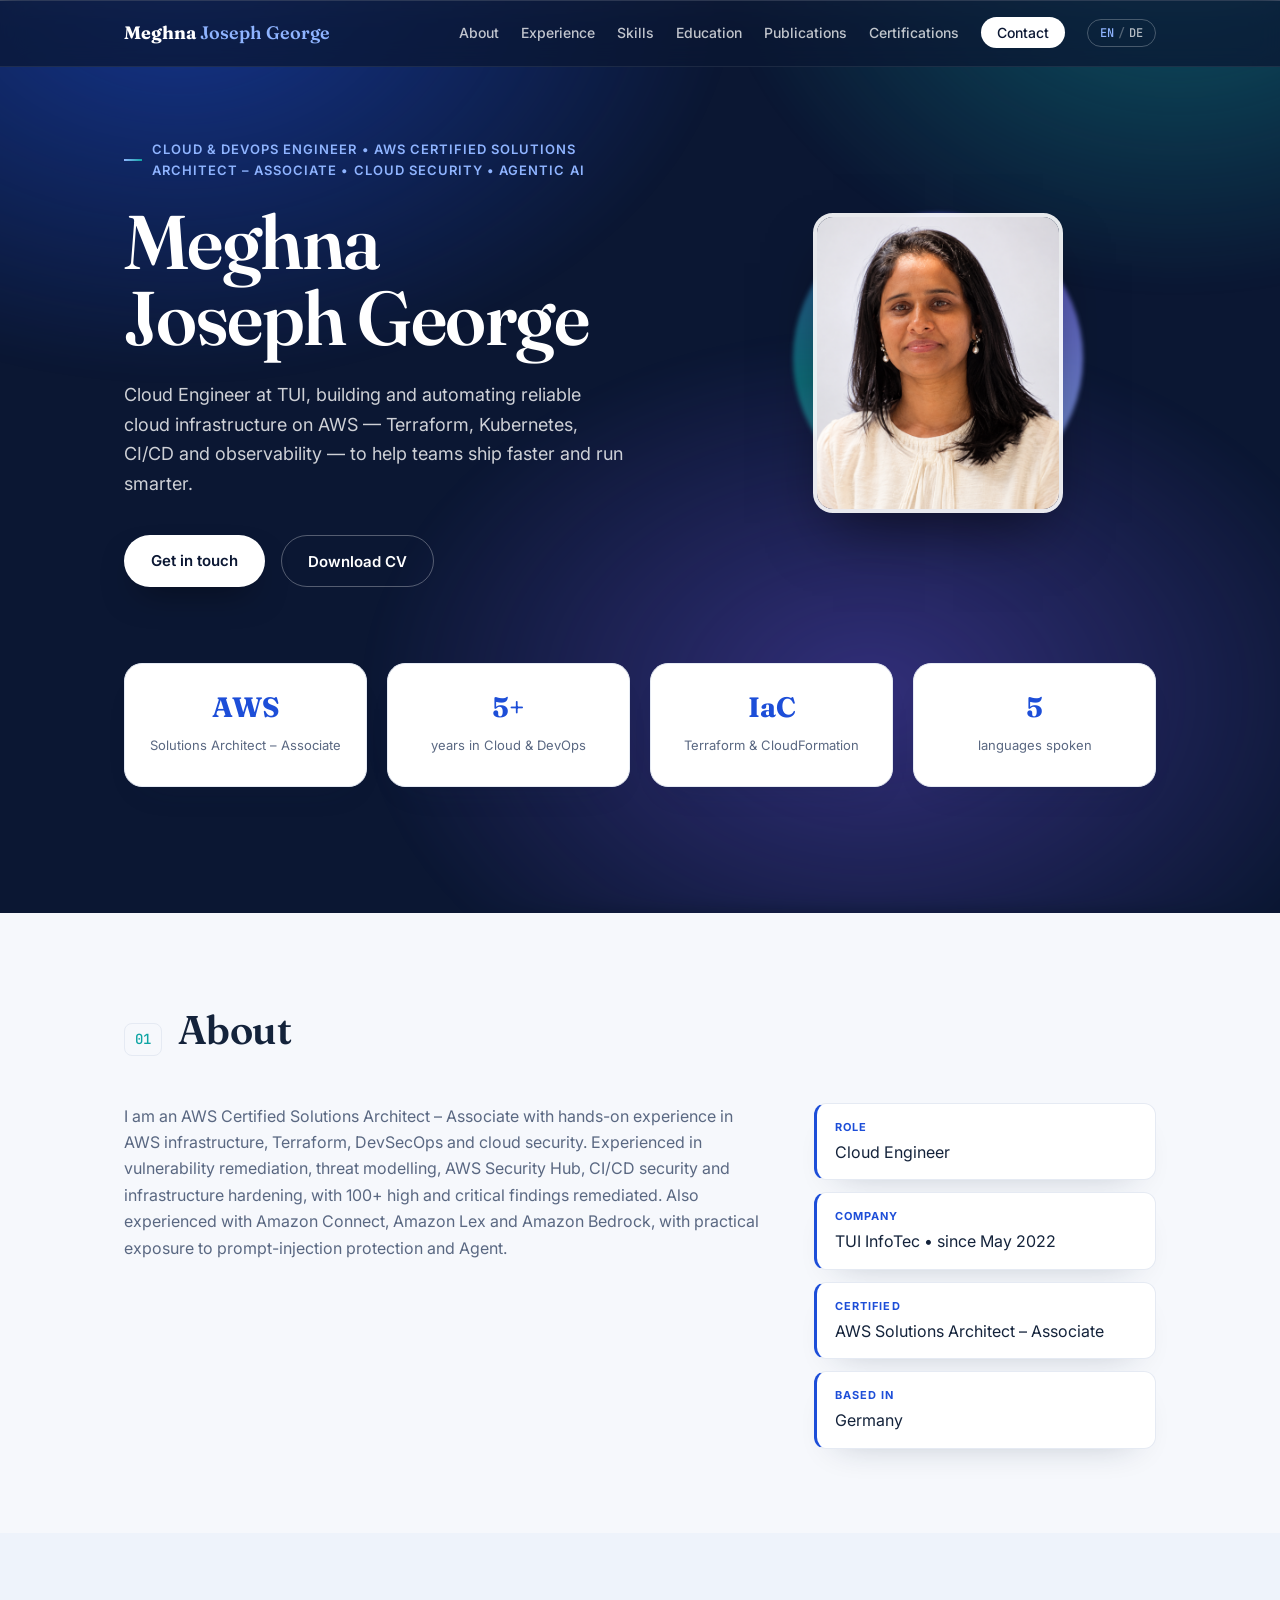
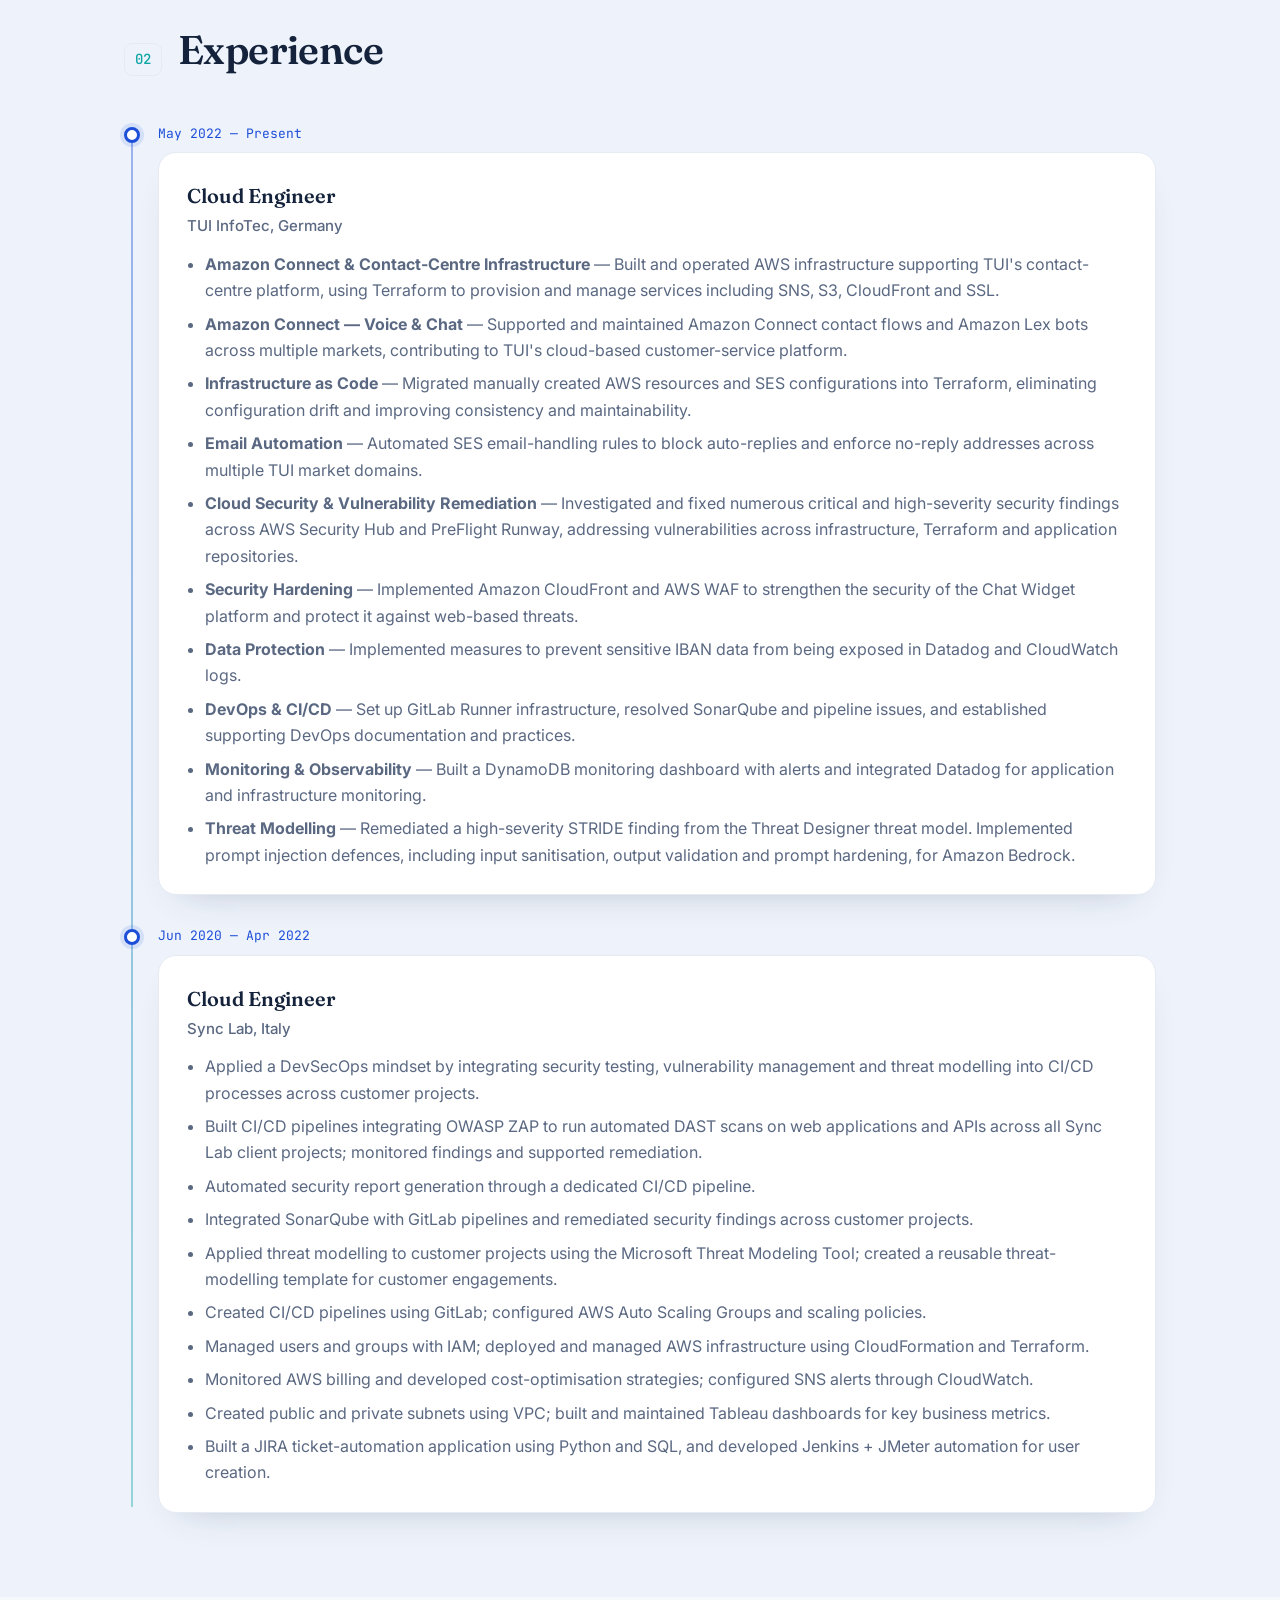
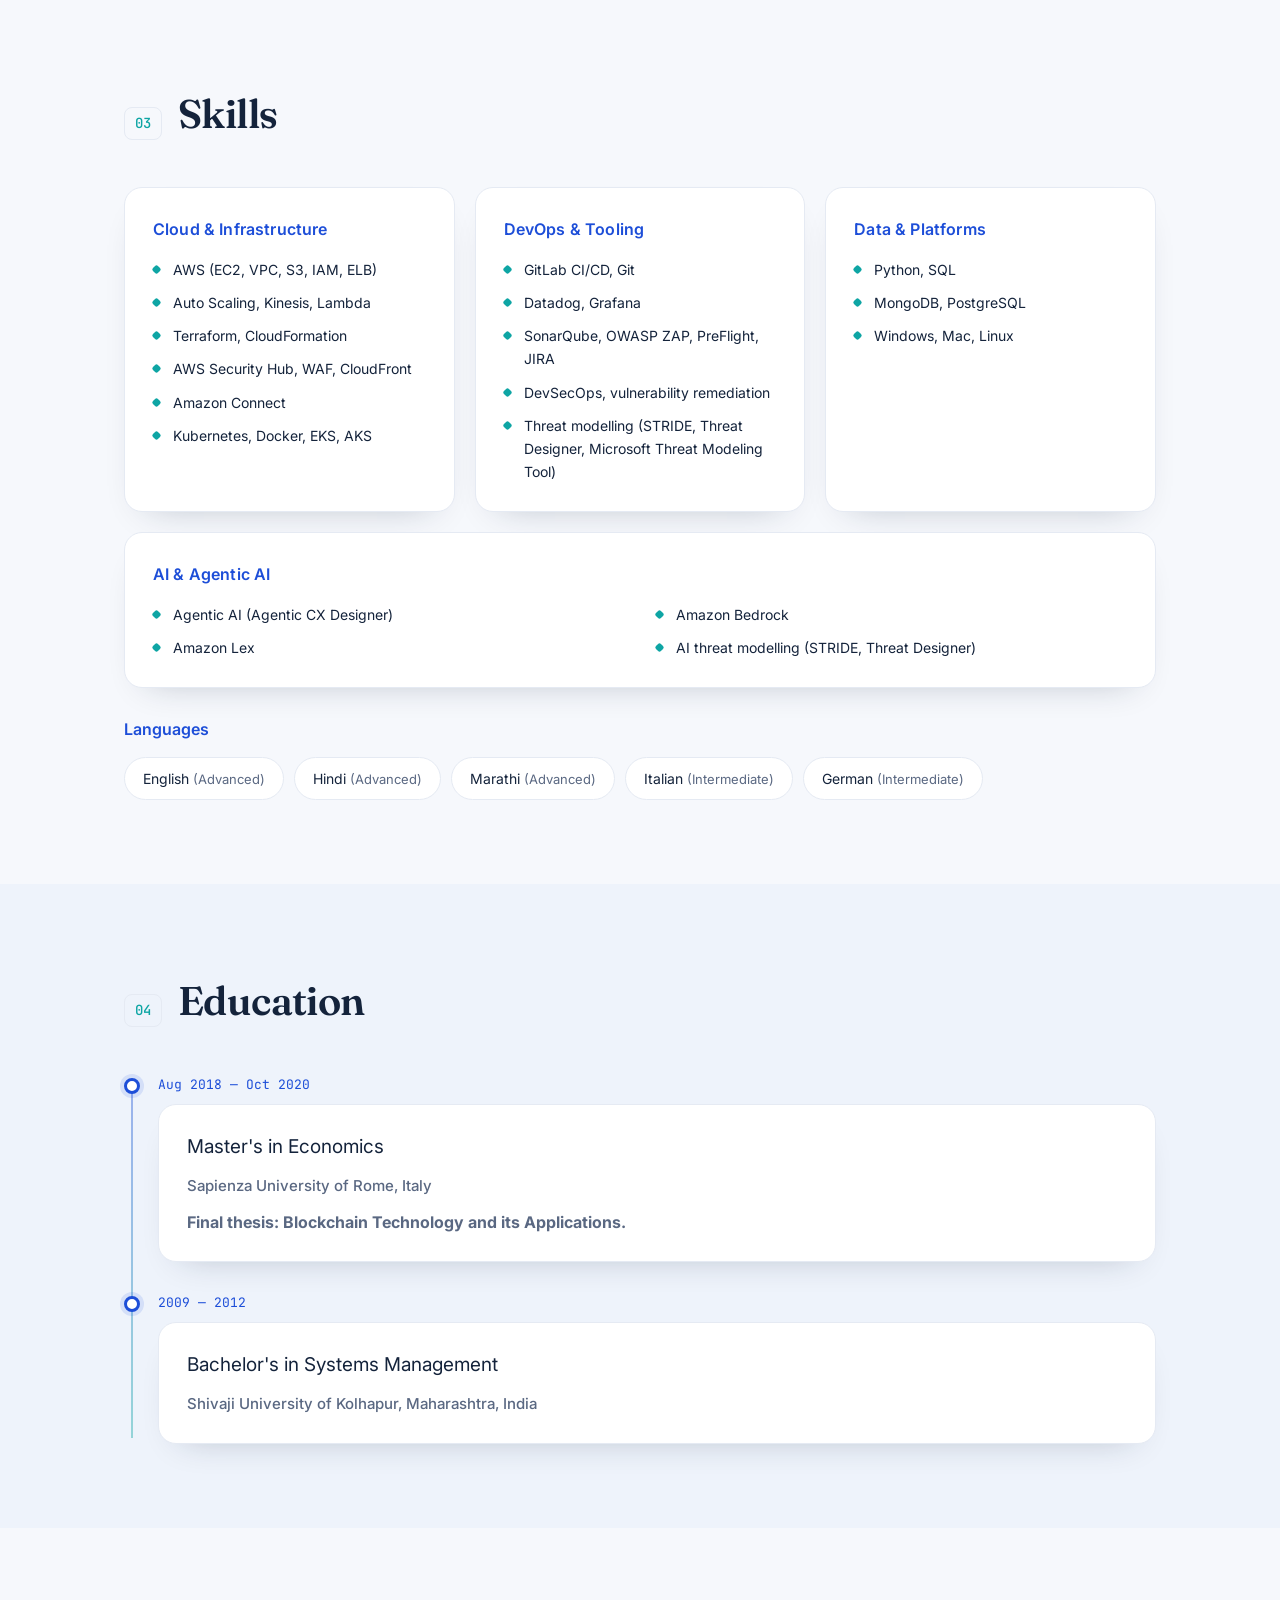
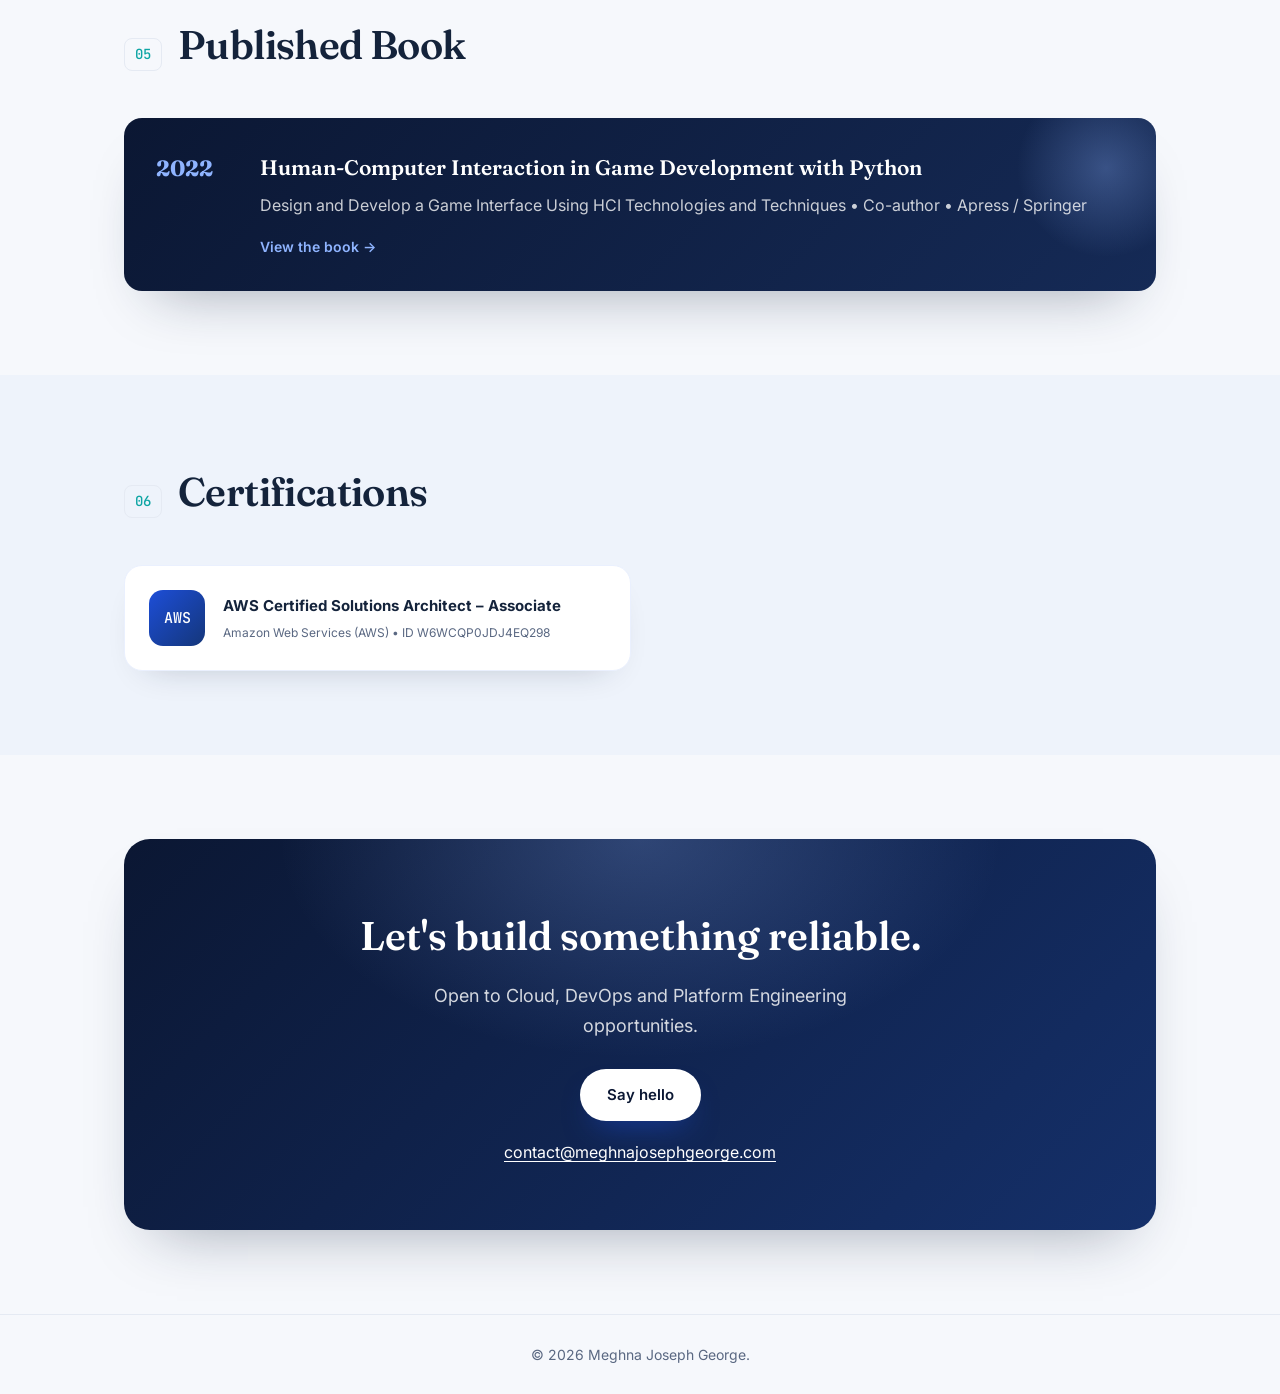
==== commit 107bcfb7: "Profile rewritten (I am an AWS Certified Solutions Architect – Associate...); Bachelor's in Systems " ====
--- a/index.html
+++ b/index.html
@@ -74,7 +74,7 @@
         <div class="section-head"><span class="section-no">01</span><h2 class="section-title" data-en="About" data-de="Über mich">About</h2></div>
         <div class="about-grid">
           <div>
-            <p data-en="Cloud &amp; DevOps Engineer with hands-on experience in AWS infrastructure, Terraform, DevSecOps and cloud security. Experienced in vulnerability remediation, threat modelling, AWS Security Hub, CI/CD security and infrastructure hardening, with 100+ high and critical findings remediated. Also experienced with Amazon Connect, Amazon Lex and Amazon Bedrock, with practical exposure to prompt-injection protection and Agentic CX Designer. Interested in cloud security, AI security, Agentic AI." data-de="Cloud- &amp; DevOps-Engineer mit praktischer Erfahrung in AWS-Infrastruktur, Terraform, DevSecOps und Cloud-Security. Erfahren in Schwachstellenbehebung, Threat Modelling, AWS Security Hub, CI/CD-Security und Infrastruktur-Hardening, mit über 100 behobenen hohen und kritischen Findings. Außerdem Erfahrung mit Amazon Connect, Amazon Lex und Amazon Bedrock, mit praktischer Erfahrung im Schutz vor Prompt Injection und Agentic CX Designer. Interesse an Cloud-Security, KI-Security und Agentic AI.">Cloud &amp; DevOps Engineer with hands-on experience in AWS infrastructure, Terraform, DevSecOps and cloud security. Experienced in vulnerability remediation, threat modelling, AWS Security Hub, CI/CD security and infrastructure hardening, with 100+ high and critical findings remediated. Also experienced with Amazon Connect, Amazon Lex and Amazon Bedrock, with practical exposure to prompt-injection protection and Agentic CX Designer. Interested in cloud security, AI security, Agentic AI.</p>
+            <p data-en="I am an AWS Certified Solutions Architect – Associate with hands-on experience in AWS infrastructure, Terraform, DevSecOps and cloud security. Experienced in vulnerability remediation, threat modelling, AWS Security Hub, CI/CD security and infrastructure hardening, with 100+ high and critical findings remediated. Also experienced with Amazon Connect, Amazon Lex and Amazon Bedrock, with practical exposure to prompt-injection protection and Agent." data-de="Ich bin AWS Certified Solutions Architect – Associate mit praktischer Erfahrung in AWS-Infrastruktur, Terraform, DevSecOps und Cloud-Security. Erfahren in Schwachstellenbehebung, Threat Modelling, AWS Security Hub, CI/CD-Security und Infrastruktur-Hardening, mit über 100 behobenen hohen und kritischen Findings. Außerdem Erfahrung mit Amazon Connect, Amazon Lex und Amazon Bedrock, mit praktischer Erfahrung im Schutz vor Prompt Injection und Agent.">I am an AWS Certified Solutions Architect – Associate with hands-on experience in AWS infrastructure, Terraform, DevSecOps and cloud security. Experienced in vulnerability remediation, threat modelling, AWS Security Hub, CI/CD security and infrastructure hardening, with 100+ high and critical findings remediated. Also experienced with Amazon Connect, Amazon Lex and Amazon Bedrock, with practical exposure to prompt-injection protection and Agent.</p>
           </div>
           <ul class="about-facts">
             <li><strong data-en="Role" data-de="Rolle">Role</strong><span data-en="Cloud Engineer" data-de="Cloud Engineer">Cloud Engineer</span></li>
@@ -207,7 +207,7 @@
             <div class="xp-dot"></div>
             <div class="xp-meta">2009 — 2012</div>
             <div class="xp-body">
-              <h3 class="edu-title" data-en="Bachelor's in System Management" data-de="Bachelor in System Management">Bachelor's in System Management</h3><span class="at" data-en="Shivaji University of Kolhapur, Maharashtra, India" data-de="Shivaji University of Kolhapur, Maharashtra, Indien">Shivaji University of Kolhapur, Maharashtra, India</span>
+              <h3 class="edu-title" data-en="Bachelor's in Systems Management" data-de="Bachelor in Systems Management">Bachelor's in Systems Management</h3><span class="at" data-en="Shivaji University of Kolhapur, Maharashtra, India" data-de="Shivaji University of Kolhapur, Maharashtra, Indien">Shivaji University of Kolhapur, Maharashtra, India</span>
             </div>
           </article>
         </div>
--- a/styles.css
+++ b/styles.css
@@ -220,4 +220,4 @@
 @media (max-width: 860px) { .skill-group-wide ul { grid-template-columns: 1fr; } }
 
 /* Education degree titles in regular weight */
-.xp-body h3.edu-title { font-weight: 400; }
+.xp-body h3.edu-title { font-family: "Inter", sans-serif; font-weight: 400; font-size: 19px; }
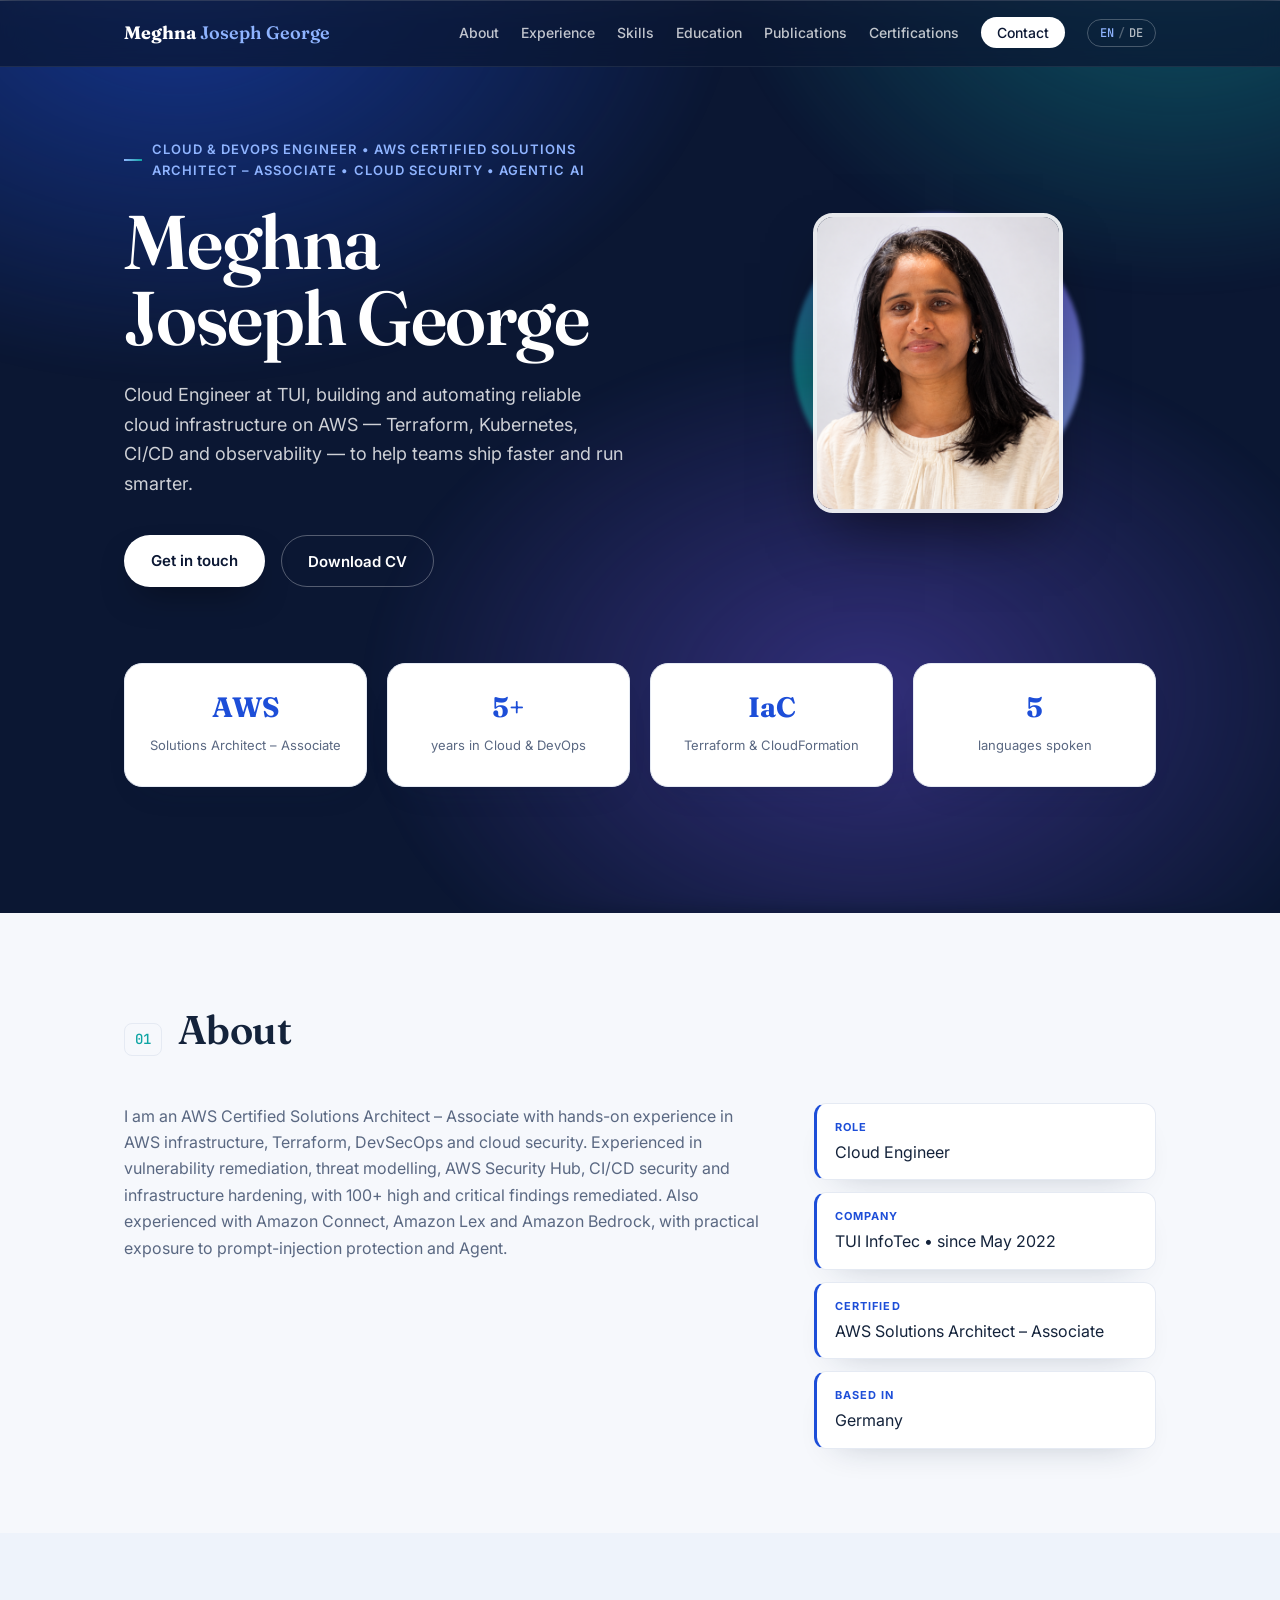
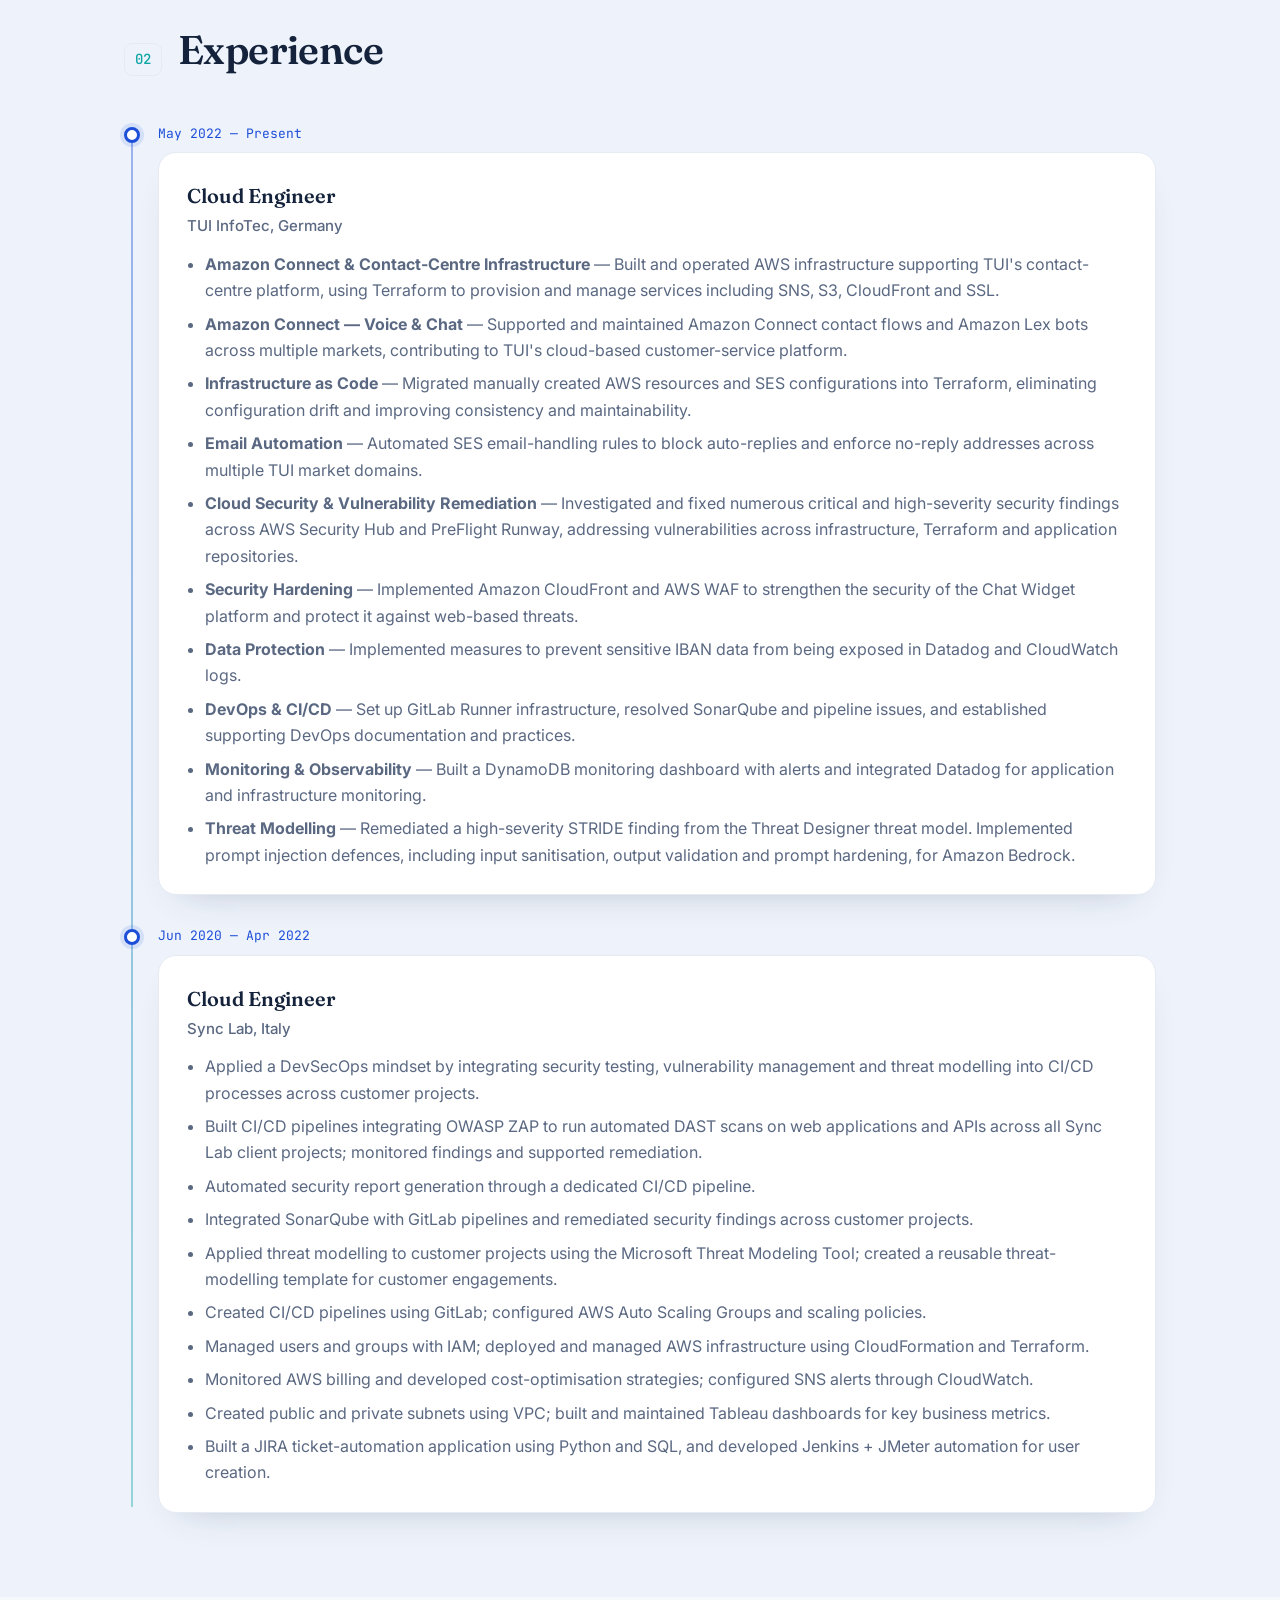
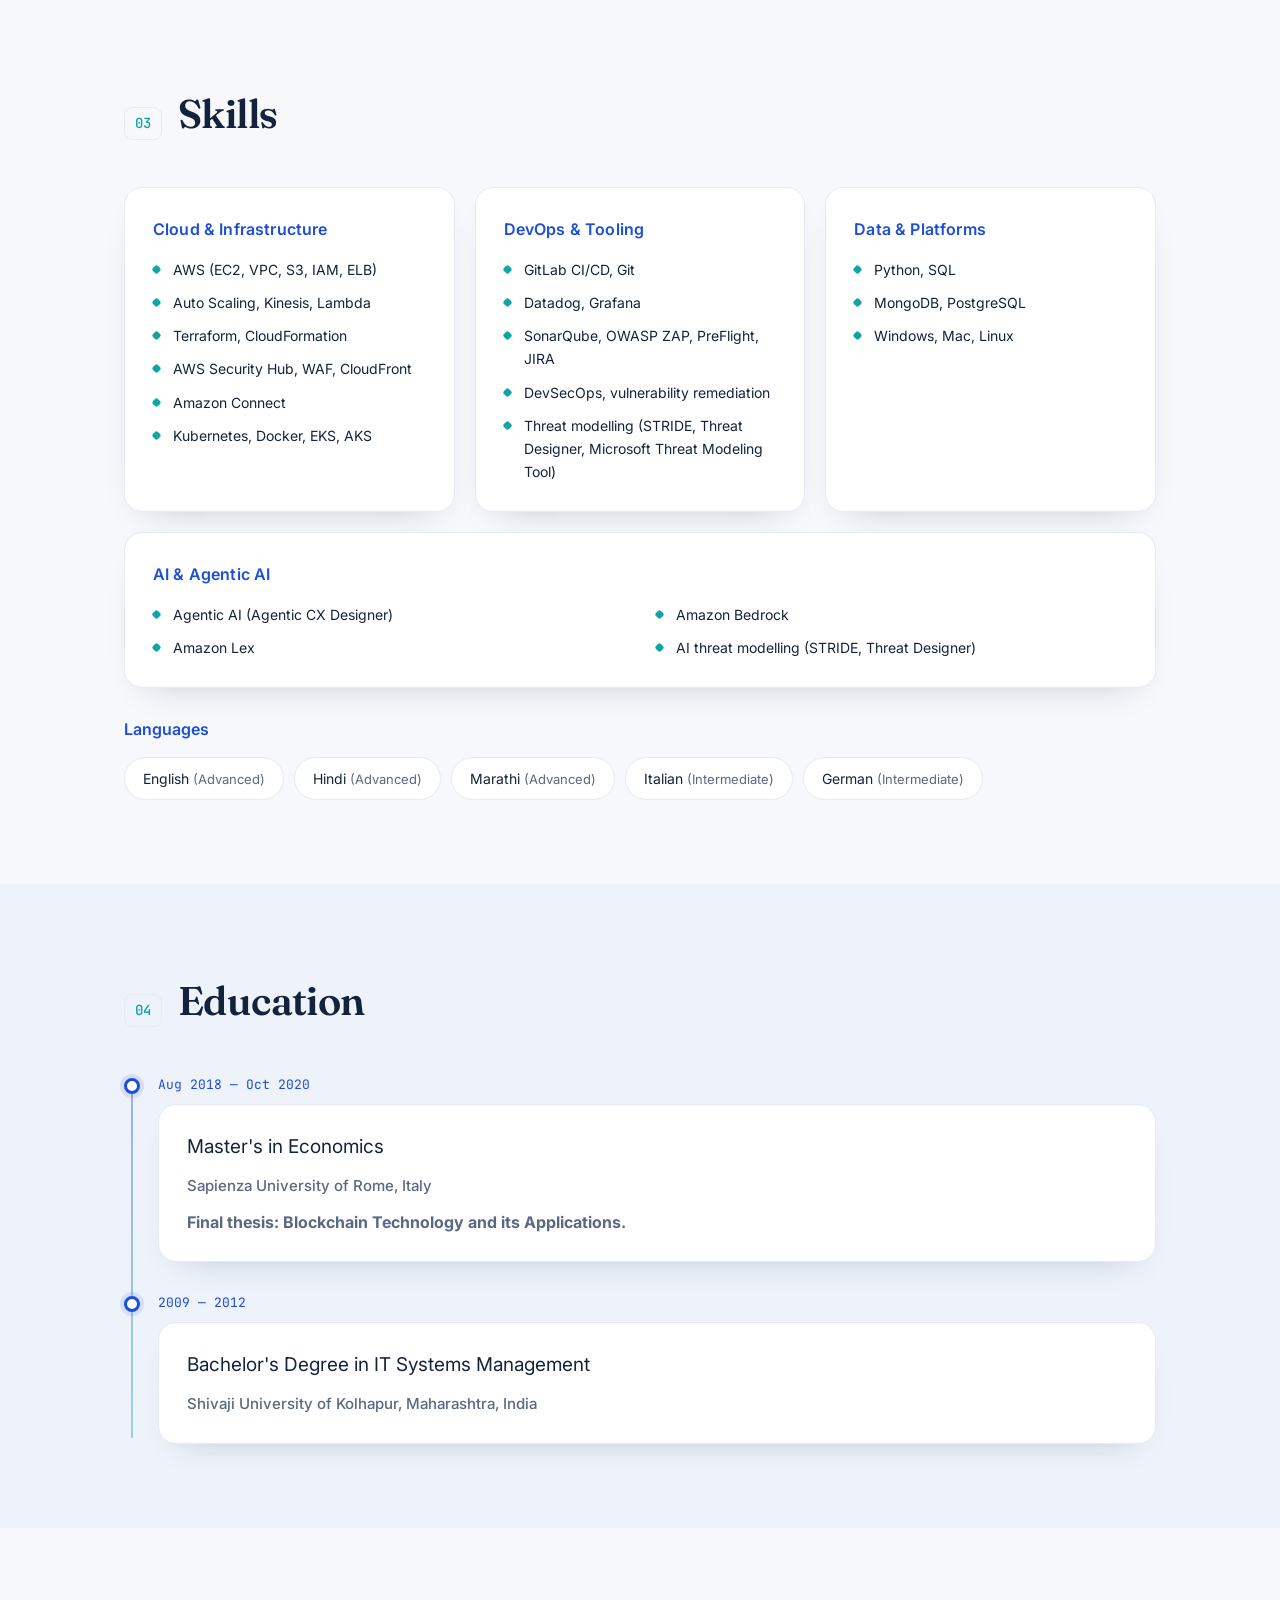
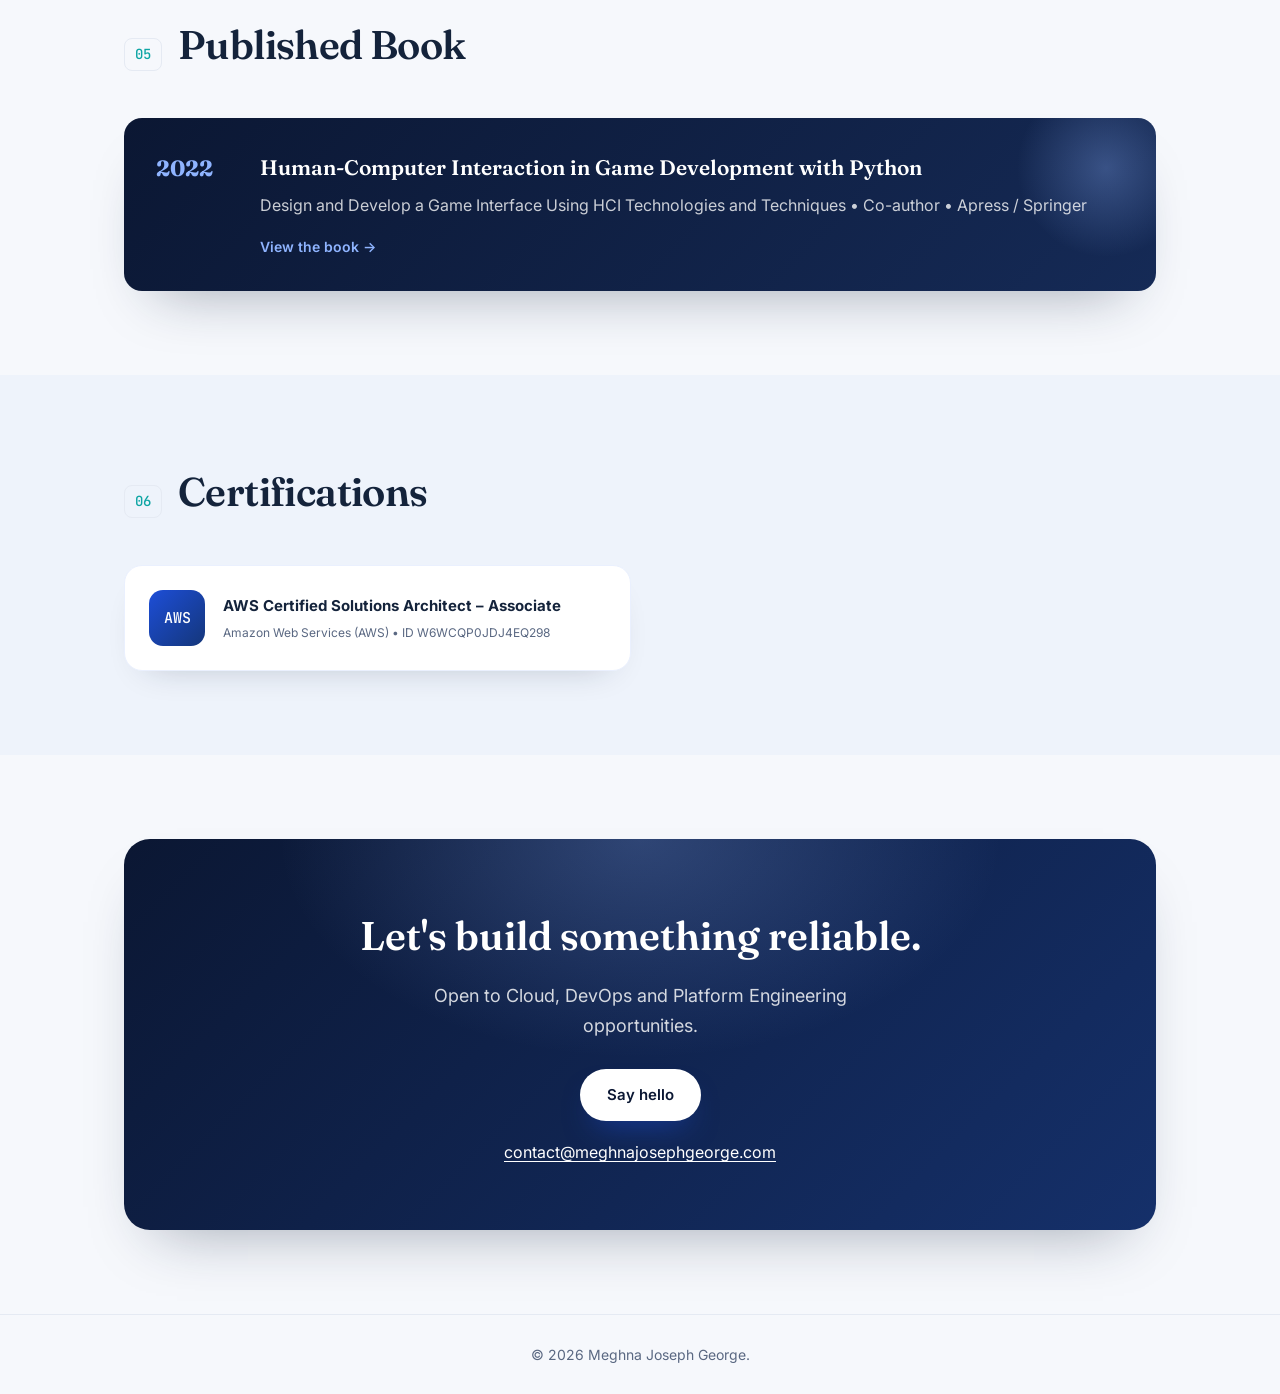
==== commit c97b3c2f: "Degree: Bachelor's Degree in IT Systems Management (EN/DE)" ====
--- a/index.html
+++ b/index.html
@@ -207,7 +207,7 @@
             <div class="xp-dot"></div>
             <div class="xp-meta">2009 — 2012</div>
             <div class="xp-body">
-              <h3 class="edu-title" data-en="Bachelor's in Systems Management" data-de="Bachelor in Systems Management">Bachelor's in Systems Management</h3><span class="at" data-en="Shivaji University of Kolhapur, Maharashtra, India" data-de="Shivaji University of Kolhapur, Maharashtra, Indien">Shivaji University of Kolhapur, Maharashtra, India</span>
+              <h3 class="edu-title" data-en="Bachelor's Degree in IT Systems Management" data-de="Bachelorabschluss in IT Systems Management">Bachelor's Degree in IT Systems Management</h3><span class="at" data-en="Shivaji University of Kolhapur, Maharashtra, India" data-de="Shivaji University of Kolhapur, Maharashtra, Indien">Shivaji University of Kolhapur, Maharashtra, India</span>
             </div>
           </article>
         </div>
